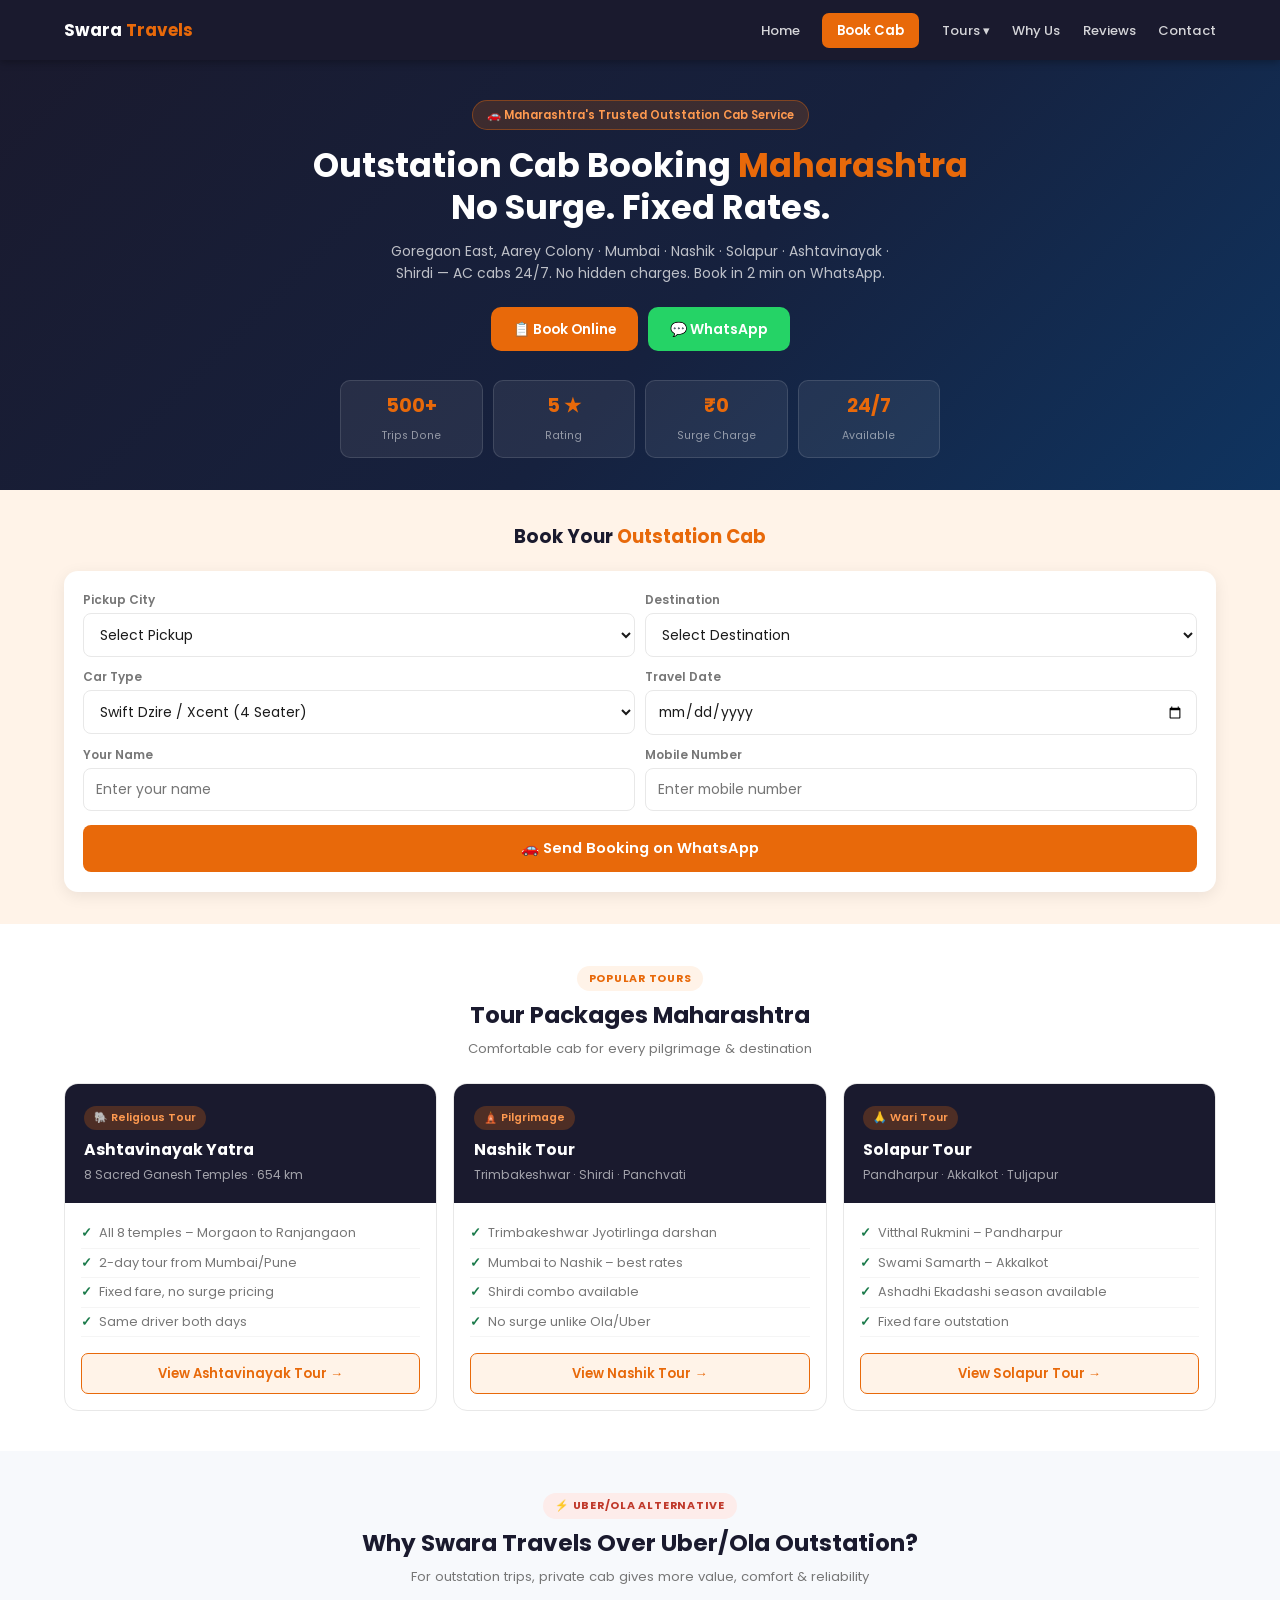
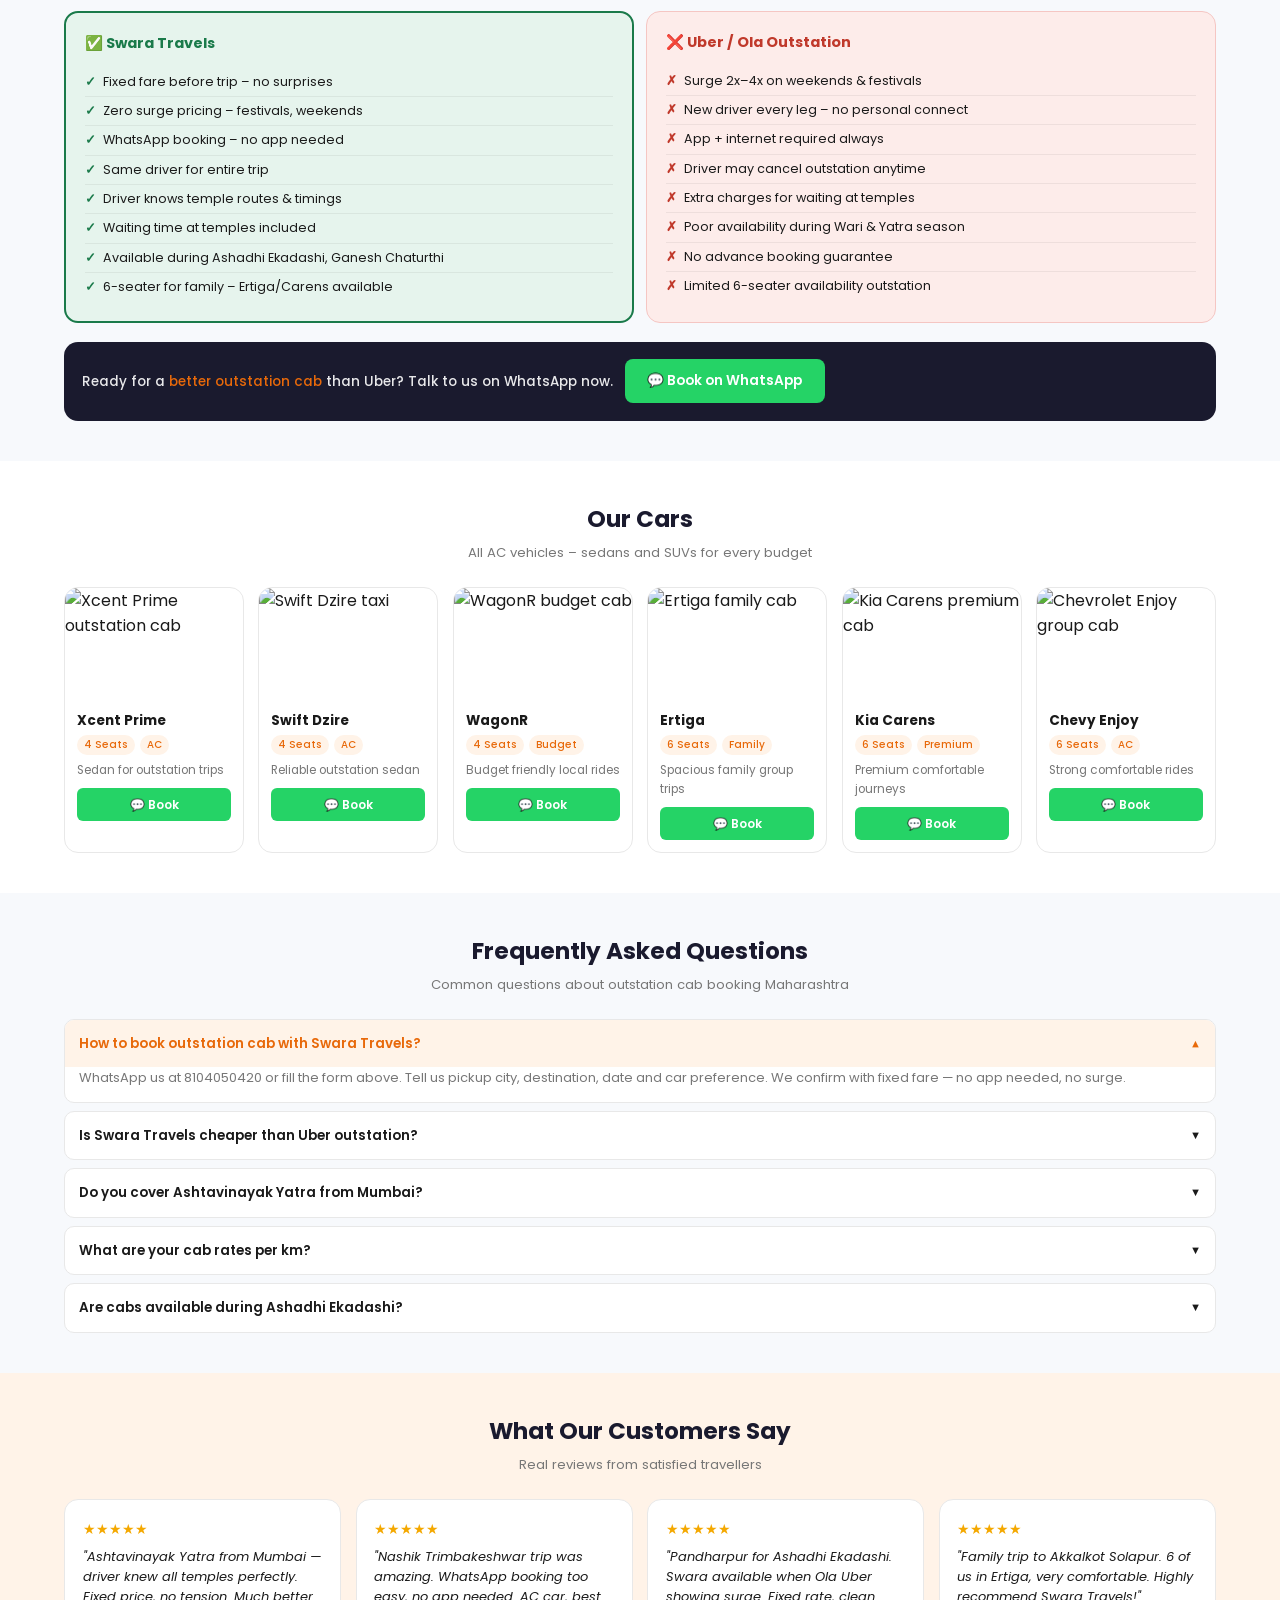
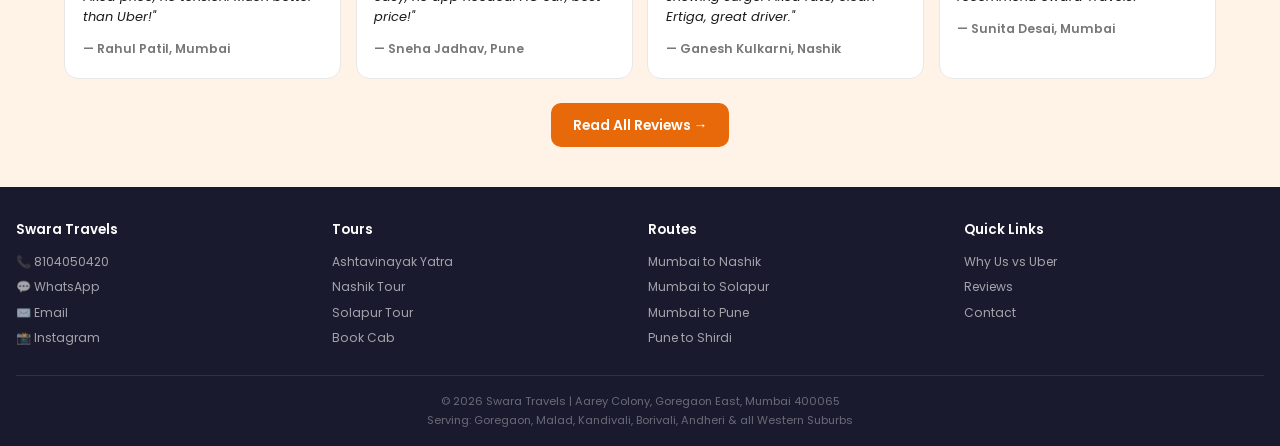
==== index.html @ f7b4739f "Added global SEO changes" ====
<!DOCTYPE html>
<html lang="en">
<head>
<meta charset="UTF-8"/>
<meta name="viewport" content="width=device-width,initial-scale=1.0"/>
<title>Swara Travels Goregaon East | Outstation Cab Mumbai – Mumbai, Pune, Nashik, Solapur</title>
<meta name="description" content="Book affordable outstation cab in Maharashtra. Mumbai to Nashik, Pune, Solapur, Ashtavinayak Yatra. AC cars, fixed rates, no surge pricing. WhatsApp: 8104050420."/>
<meta name="keywords" content="outstation cab Mumbai, taxi service Maharashtra, cab booking Maharashtra, Mumbai Pune cab, Ashtavinayak tour cab, Nashik outstation taxi, Solapur cab booking, cab cheaper than Uber outstation, private taxi Maharashtra"/>
<meta name="robots" content="index,follow"/>
<link rel="canonical" href="https://swaratravels.vercel.app/index.html"/>
<meta property="og:title" content="Swara Travels Goregaon East | Outstation Cab Mumbai"/>
<meta property="og:description" content="Affordable outstation taxi Maharashtra. No surge. Fixed rates. Ashtavinayak, Nashik, Solapur. WhatsApp: 8104050420"/>
<meta property="og:url" content="https://swaratravels.vercel.app/"/>
<meta property="og:type" content="website"/>
<script type="application/ld+json">{"@context":"https://schema.org","@type":"LocalBusiness","name":"Swara Travels","description":"Affordable outstation cab and taxi service across Maharashtra.","url":"https://swaratravels.vercel.app","telephone":"+918104050420","email":"swaratravels4453@gmail.com","address":{"@type":"PostalAddress","streetAddress":"Aarey Colony, Goregaon East","addressLocality":"Mumbai","addressRegion":"Maharashtra","postalCode":"400065","addressCountry":"IN"},"openingHours":"Mo-Su 00:00-23:59","priceRange":"₹₹","areaServed":["Mumbai","Goregaon East","Aarey Colony","Western Suburbs Mumbai","Malad","Kandivali","Borivali","Pune","Nashik","Solapur","Maharashtra"],"aggregateRating":{"@type":"AggregateRating","ratingValue":"5","reviewCount":"48"}}</script>
<link rel="preconnect" href="https://fonts.googleapis.com"/>
<link href="https://fonts.googleapis.com/css2?family=Poppins:wght@400;500;600;700&display=swap" rel="stylesheet"/>
<style>
:root{--sf:#E8690A;--sfl:#FFF3E8;--dp:#1A1A2E;--dp2:#16213E;--tx:#1A1A1A;--mu:#777;--bd:#E8E8E8;--gn:#1A7A4A;--gnl:#E6F4ED;--rd:#C0392B;--rdl:#FDECEA;--wa:#25D366;--r:10px;--rl:14px;}
*,*::before,*::after{box-sizing:border-box;margin:0;padding:0;}
html{scroll-behavior:smooth;-webkit-text-size-adjust:100%;}
body{font-family:'Poppins',sans-serif;color:var(--tx);background:#fff;line-height:1.6;padding-bottom:64px;}
a{text-decoration:none;color:inherit;}
img{max-width:100%;display:block;}
button{font-family:inherit;cursor:pointer;}

/* NAV */
.tnav{background:var(--dp);height:56px;display:flex;align-items:center;justify-content:space-between;padding:0 16px;position:sticky;top:0;z-index:900;box-shadow:0 2px 8px rgba(0,0,0,.3);}
.tnav-logo{color:#fff;font-size:1.05rem;font-weight:700;}
.tnav-logo span{color:var(--sf);}
.ndsk{display:none;gap:1.4rem;align-items:center;}
.ndsk a{color:rgba(255,255,255,.82);font-size:.82rem;font-weight:500;white-space:nowrap;}
.ndsk a:hover{color:var(--sf);}
.nb{background:var(--sf)!important;color:#fff!important;padding:7px 15px;border-radius:7px;font-weight:600!important;font-size:.82rem!important;}
.drop{position:relative;}
.dropm{display:none;position:absolute;top:calc(100% + 4px);left:0;background:var(--dp2);border-top:2px solid var(--sf);min-width:190px;border-radius:0 0 8px 8px;box-shadow:0 6px 24px rgba(0,0,0,.15);z-index:999;}
.drop:hover .dropm{display:block;}
.dropm a{display:block;padding:10px 16px;font-size:.82rem;color:rgba(255,255,255,.82);border-bottom:1px solid rgba(255,255,255,.07);}
.dropm a:hover{background:rgba(232,105,10,.18);color:var(--sf);}
.ham{background:none;border:none;color:#fff;font-size:1.5rem;padding:6px;display:flex;align-items:center;-webkit-tap-highlight-color:transparent;}

/* DRAWER */
.mdrw{background:var(--dp2);overflow:hidden;max-height:0;transition:max-height .35s cubic-bezier(.4,0,.2,1);position:sticky;top:56px;z-index:800;}
.mdrw.open{max-height:460px;}
.mdrw a{display:flex;align-items:center;gap:10px;padding:13px 20px;color:rgba(255,255,255,.85);font-size:.88rem;font-weight:500;border-bottom:1px solid rgba(255,255,255,.06);-webkit-tap-highlight-color:transparent;}
.mdrw a:active{background:rgba(232,105,10,.15);}

/* BOTTOM NAV */
.bnav{position:fixed;bottom:0;left:0;right:0;background:var(--dp);border-top:1px solid rgba(255,255,255,.1);z-index:950;padding-bottom:env(safe-area-inset-bottom,0px);}
.bnav-in{display:flex;height:58px;}
.bnav a{flex:1;display:flex;flex-direction:column;align-items:center;justify-content:center;color:rgba(255,255,255,.5);font-size:.58rem;font-weight:500;gap:2px;-webkit-tap-highlight-color:transparent;transition:color .2s;min-width:0;padding:0 2px;}
.bnav a.act,.bnav a:hover{color:var(--sf);}
.bnav .wal{color:var(--wa);}
.bi{font-size:1.15rem;line-height:1;}
.bl{white-space:nowrap;overflow:hidden;text-overflow:ellipsis;max-width:100%;}

/* HERO */
.hero{background:linear-gradient(135deg,#1A1A2E 0%,#16213E 55%,#0F3460 100%);padding:2.5rem 16px 2rem;text-align:center;}
.hbadge{display:inline-block;background:rgba(232,105,10,.18);border:1px solid rgba(232,105,10,.4);color:#FF9A50;font-size:.71rem;font-weight:600;padding:5px 14px;border-radius:20px;margin-bottom:.9rem;}
.hero h1{color:#fff;font-size:clamp(1.35rem,5vw,2.1rem);font-weight:700;line-height:1.25;margin-bottom:.7rem;}
.hero h1 span{color:var(--sf);}
.hd{color:rgba(255,255,255,.72);font-size:.87rem;margin-bottom:1.4rem;max-width:520px;margin-left:auto;margin-right:auto;}
.hbtns{display:flex;gap:10px;justify-content:center;flex-wrap:wrap;}
.hstats{display:grid;grid-template-columns:1fr 1fr;gap:10px;margin-top:1.8rem;max-width:360px;margin-left:auto;margin-right:auto;}
.hst{background:rgba(255,255,255,.07);border:1px solid rgba(255,255,255,.12);border-radius:var(--r);padding:10px 8px;text-align:center;}
.hst strong{display:block;color:var(--sf);font-size:1.2rem;font-weight:700;}
.hst span{color:rgba(255,255,255,.5);font-size:.67rem;}

/* BUTTONS */
.btn{display:inline-flex;align-items:center;justify-content:center;gap:7px;padding:11px 22px;border-radius:var(--r);font-weight:600;font-size:.87rem;cursor:pointer;border:none;-webkit-tap-highlight-color:transparent;transition:opacity .15s,transform .15s;white-space:nowrap;}
.btn:active{transform:scale(.97);}
.bsf{background:var(--sf);color:#fff;}
.bsf:hover{opacity:.9;}
.bwa{background:var(--wa);color:#fff;}
.bwa:hover{background:var(--wa-dark,#1DA851);}
.bfull{width:100%;}

/* BOOKING FORM */
.bksec{background:var(--sfl);padding:2rem 16px;}
.bksec h2{font-size:1.15rem;font-weight:700;text-align:center;color:var(--dp);margin-bottom:1.2rem;}
.bksec h2 span{color:var(--sf);}
.bkform{background:#fff;border-radius:var(--rl);padding:1.2rem;box-shadow:0 4px 16px rgba(0,0,0,.08);}
.frow{display:grid;grid-template-columns:1fr;gap:10px;margin-bottom:10px;}
.fgrp{display:flex;flex-direction:column;gap:4px;}
.fgrp label{font-size:.75rem;font-weight:600;color:var(--mu);}
.fgrp select,.fgrp input{border:1.5px solid var(--bd);border-radius:8px;padding:10px 12px;font-size:.87rem;font-family:'Poppins',sans-serif;outline:none;transition:border-color .2s;background:#fff;color:var(--tx);width:100%;}
.fgrp select:focus,.fgrp input:focus{border-color:var(--sf);}
.fsub{width:100%;background:var(--sf);color:#fff;border:none;border-radius:8px;padding:13px;font-size:.92rem;font-weight:600;cursor:pointer;font-family:'Poppins',sans-serif;margin-top:4px;-webkit-tap-highlight-color:transparent;}
.fsub:active{opacity:.9;}

/* SECTIONS */
.sec{padding:2.5rem 16px;}
.sech{text-align:center;margin-bottom:1.5rem;}
.slbl{display:inline-block;font-size:.68rem;font-weight:700;letter-spacing:.07em;text-transform:uppercase;padding:4px 12px;border-radius:20px;margin-bottom:6px;}
.slsf{background:var(--sfl);color:var(--sf);}
.slrd{background:var(--rdl);color:var(--rd);}
.stit{font-size:clamp(1.1rem,3.5vw,1.45rem);font-weight:700;color:var(--dp);margin-bottom:4px;}
.ssub{font-size:.82rem;color:var(--mu);}

/* TOUR CARDS */
.tgrid{display:grid;grid-template-columns:1fr;gap:1rem;}
.tcard{border:1px solid var(--bd);border-radius:var(--rl);overflow:hidden;background:#fff;}
.tchead{background:var(--dp);padding:1.2rem;}
.tctag{font-size:.68rem;background:rgba(232,105,10,.25);color:#FF9A50;padding:3px 10px;border-radius:20px;display:inline-block;margin-bottom:7px;font-weight:600;}
.tchead h3{color:#fff;font-size:.98rem;font-weight:700;margin-bottom:3px;}
.tchead p{color:rgba(255,255,255,.6);font-size:.76rem;}
.tcbody{padding:1rem;}
.tclist{list-style:none;margin-bottom:1rem;}
.tclist li{font-size:.8rem;color:var(--mu);padding:4px 0;border-bottom:1px solid #F5F5F5;display:flex;gap:7px;}
.tclist li::before{content:'✓';color:var(--gn);font-weight:700;flex-shrink:0;}
.tcbtn{display:block;text-align:center;background:var(--sfl);color:var(--sf);border:1.5px solid var(--sf);border-radius:7px;padding:9px;font-size:.82rem;font-weight:600;-webkit-tap-highlight-color:transparent;}
.tcbtn:active{background:var(--sf);color:#fff;}

/* COMPARE */
.vssec{background:#F7F9FC;padding:2.5rem 16px;}
.cmpgr{display:grid;grid-template-columns:1fr;gap:12px;margin-top:1.2rem;}
.cmpc{border-radius:var(--rl);padding:1.2rem;}
.csw{background:var(--gnl);border:2px solid var(--gn);}
.cub{background:var(--rdl);border:1px solid #F5C6C3;}
.cmpc h3{font-size:.9rem;font-weight:700;margin-bottom:.8rem;}
.csw h3{color:var(--gn);}
.cub h3{color:var(--rd);}
.cmpl{list-style:none;}
.cmpl li{font-size:.79rem;padding:5px 0;border-bottom:1px solid rgba(0,0,0,.06);display:flex;gap:7px;line-height:1.45;color:var(--tx);}
.cmpl li:last-child{border-bottom:none;}
.iy{color:var(--gn);font-weight:700;flex-shrink:0;}
.in{color:var(--rd);font-weight:700;flex-shrink:0;}
.vscta{margin-top:1.2rem;background:var(--dp);padding:1.1rem;border-radius:var(--rl);display:flex;flex-direction:column;gap:12px;}
.vscta p{font-size:.84rem;font-weight:500;color:rgba(255,255,255,.9);}
.vscta span{color:var(--sf);}
.vscta a{background:var(--wa);color:#fff;padding:11px;border-radius:8px;font-weight:600;font-size:.85rem;text-align:center;display:block;-webkit-tap-highlight-color:transparent;}

/* CARS */
.cgrid{display:grid;grid-template-columns:1fr 1fr;gap:.9rem;}
.ccard{border:1px solid var(--bd);border-radius:var(--rl);overflow:hidden;background:#fff;}
.ccard img{width:100%;height:110px;object-fit:cover;}
.ccbody{padding:.75rem;}
.ccbody h3{font-size:.85rem;font-weight:700;margin-bottom:3px;}
.cctags{display:flex;gap:5px;flex-wrap:wrap;margin-bottom:6px;}
.cctag{font-size:.63rem;background:var(--sfl);color:var(--sf);padding:2px 7px;border-radius:10px;font-weight:500;}
.ccbody p{font-size:.74rem;color:var(--mu);margin-bottom:8px;}
.ccbk{display:block;text-align:center;background:var(--wa);color:#fff;border-radius:6px;padding:7px;font-size:.75rem;font-weight:600;-webkit-tap-highlight-color:transparent;}

/* FAQ */
.faqlist{display:flex;flex-direction:column;gap:8px;}
.faqit{border:1px solid var(--bd);border-radius:var(--r);background:#fff;overflow:hidden;}
.faqq{padding:13px 14px;font-size:.84rem;font-weight:600;cursor:pointer;display:flex;justify-content:space-between;align-items:center;gap:10px;-webkit-tap-highlight-color:transparent;user-select:none;}
.faqq:hover,.faqit.open .faqq{background:var(--sfl);color:var(--sf);}
.faqarr{font-size:.7rem;flex-shrink:0;transition:transform .25s;}
.faqit.open .faqarr{transform:rotate(180deg);}
.faqa{padding:0 14px;font-size:.81rem;color:var(--mu);line-height:1.65;max-height:0;overflow:hidden;transition:max-height .3s ease,padding .3s ease;}
.faqit.open .faqa{max-height:220px;padding:0 14px 13px;}

/* REVIEWS */
.rvgrid{display:grid;grid-template-columns:1fr;gap:.9rem;}
.rcard{background:#fff;border-radius:var(--rl);padding:1.1rem;border:1px solid var(--bd);}
.stars{color:#F4A800;font-size:.9rem;margin-bottom:6px;}
.rtxt{font-size:.81rem;color:var(--tx);line-height:1.55;margin-bottom:8px;font-style:italic;}
.rname{font-size:.76rem;font-weight:600;color:var(--mu);}

/* FOOTER */
.foot{background:var(--dp);color:rgba(255,255,255,.7);padding:2rem 16px 1rem;}
.footgr{display:grid;grid-template-columns:1fr 1fr;gap:1.2rem 1rem;margin-bottom:1.5rem;}
.footcol strong{display:block;color:#fff;font-size:.84rem;margin-bottom:8px;font-weight:600;}
.footcol a{display:block;font-size:.76rem;color:rgba(255,255,255,.6);padding:3px 0;transition:color .2s;}
.footcol a:hover{color:var(--sf);}
.footbot{border-top:1px solid rgba(255,255,255,.1);padding-top:1rem;text-align:center;font-size:.7rem;color:rgba(255,255,255,.35);line-height:1.7;}

/* DESKTOP */
@media(min-width:600px){
  .frow{grid-template-columns:1fr 1fr;}
  .tgrid{grid-template-columns:1fr 1fr;}
  .cgrid{grid-template-columns:repeat(3,1fr);}
  .rvgrid{grid-template-columns:1fr 1fr;}
  .cmpgr{grid-template-columns:1fr 1fr;}
  .vscta{flex-direction:row;align-items:center;}
  .vscta a{flex-shrink:0;min-width:200px;}
  .hstats{grid-template-columns:repeat(4,1fr);max-width:600px;}
}
@media(min-width:900px){
  .tgrid{grid-template-columns:repeat(3,1fr);}
  .cgrid{grid-template-columns:repeat(6,1fr);}
  .rvgrid{grid-template-columns:repeat(4,1fr);}
  .footgr{grid-template-columns:repeat(4,1fr);}
}
@media(min-width:768px){
  body{padding-bottom:0;}
  .sec,.bksec,.vssec{padding-left:5%;padding-right:5%;}
  .tnav{height:60px;padding:0 5%;}
  .ham{display:none;}
  .ndsk{display:flex;}
  .mdrw{display:none!important;}
  .bnav{display:none;}
}
</style>
</head>
<body>

<!-- NAV -->
<nav class="tnav" role="navigation">
  <a href="index.html" class="tnav-logo">Swara <span>Travels</span></a>
  <div class="ndsk">
    <a href="index.html">Home</a>
    <a href="book-cab.html" class="nb">Book Cab</a>
    <div class="drop"><a href="#">Tours ▾</a>
      <div class="dropm">
        <a href="Ashtavinayak.html">🐘 Ashtavinayak Tour</a>
        <a href="nashik.html">🛕 Nashik Tour</a>
        <a href="solapur.html">🙏 Solapur Tour</a>
      </div>
    </div>
    <a href="#why-us">Why Us</a>
    <a href="reviews.html">Reviews</a>
    <a href="contact.html">Contact</a>
  </div>
  <button class="ham" onclick="toggleNav()" aria-label="Menu">☰</button>
</nav>
<div class="mdrw" id="mdrw">
  <a href="index.html">🏠 Home</a>
  <a href="book-cab.html">🚕 Book Cab</a>
  <a href="Ashtavinayak.html">🐘 Ashtavinayak Tour</a>
  <a href="nashik.html">🛕 Nashik Tour</a>
  <a href="solapur.html">🙏 Solapur Tour</a>
  <a href="#why-us">⭐ Why Us vs Uber/Ola</a>
  <a href="reviews.html">💬 Reviews</a>
  <a href="contact.html">📞 Contact</a>
</div>

<!-- HERO -->
<section class="hero" aria-label="Outstation cab booking Maharashtra">
  <div class="hbadge">🚗 Maharashtra's Trusted Outstation Cab Service</div>
  <h1>Outstation Cab Booking <span>Maharashtra</span><br>No Surge. Fixed Rates.</h1>
  <p class="hd">Goregaon East, Aarey Colony · Mumbai · Nashik · Solapur · Ashtavinayak · Shirdi — AC cabs 24/7. No hidden charges. Book in 2 min on WhatsApp.</p>
  <div class="hbtns">
    <a href="book-cab.html" class="btn bsf">📋 Book Online</a>
    <a href="https://wa.me/918104050420?text=Hello Swara Travels, I want to book an outstation cab" class="btn bwa">💬 WhatsApp</a>
  </div>
  <div class="hstats">
    <div class="hst"><strong>500+</strong><span>Trips Done</span></div>
    <div class="hst"><strong>5 ★</strong><span>Rating</span></div>
    <div class="hst"><strong>₹0</strong><span>Surge Charge</span></div>
    <div class="hst"><strong>24/7</strong><span>Available</span></div>
  </div>
</section>

<!-- BOOKING FORM -->
<div class="bksec" aria-label="Online cab booking">
  <h2>Book Your <span>Outstation Cab</span></h2>
  <div class="bkform">
    <div class="frow">
      <div class="fgrp"><label>Pickup City</label>
        <select id="f-pickup"><option value="">Select Pickup</option><option>Mumbai</option><option>Pune</option><option>Nashik</option><option>Solapur</option><option>Thane</option><option>Navi Mumbai</option></select></div>
      <div class="fgrp"><label>Destination</label>
        <select id="f-drop"><option value="">Select Destination</option><option>Nashik (Trimbakeshwar)</option><option>Solapur (Pandharpur)</option><option>Ashtavinayak Tour</option><option>Shirdi</option><option>Pune</option><option>Mumbai</option><option>Other</option></select></div>
    </div>
    <div class="frow">
      <div class="fgrp"><label>Car Type</label>
        <select id="f-car"><option>Swift Dzire / Xcent (4 Seater)</option><option>WagonR (Budget 4 Seater)</option><option>Ertiga / Kia Carens (6 Seater)</option><option>Chevrolet Enjoy (6 Seater)</option></select></div>
      <div class="fgrp"><label>Travel Date</label><input type="date" id="f-date"/></div>
    </div>
    <div class="frow">
      <div class="fgrp"><label>Your Name</label><input type="text" id="f-name" placeholder="Enter your name"/></div>
      <div class="fgrp"><label>Mobile Number</label><input type="tel" id="f-phone" placeholder="Enter mobile number"/></div>
    </div>
    <button class="fsub" onclick="sendBooking()">🚗 Send Booking on WhatsApp</button>
  </div>
</div>

<!-- TOURS -->
<section class="sec" aria-label="Tour packages">
  <div class="sech">
    <div class="slbl slsf">Popular Tours</div>
    <div class="stit">Tour Packages Maharashtra</div>
    <p class="ssub">Comfortable cab for every pilgrimage & destination</p>
  </div>
  <div class="tgrid">
    <div class="tcard">
      <div class="tchead"><span class="tctag">🐘 Religious Tour</span><h3>Ashtavinayak Yatra</h3><p>8 Sacred Ganesh Temples · 654 km</p></div>
      <div class="tcbody">
        <ul class="tclist">
          <li>All 8 temples – Morgaon to Ranjangaon</li>
          <li>2-day tour from Mumbai/Pune</li>
          <li>Fixed fare, no surge pricing</li>
          <li>Same driver both days</li>
        </ul>
        <a href="Ashtavinayak.html" class="tcbtn">View Ashtavinayak Tour →</a>
      </div>
    </div>
    <div class="tcard">
      <div class="tchead"><span class="tctag">🛕 Pilgrimage</span><h3>Nashik Tour</h3><p>Trimbakeshwar · Shirdi · Panchvati</p></div>
      <div class="tcbody">
        <ul class="tclist">
          <li>Trimbakeshwar Jyotirlinga darshan</li>
          <li>Mumbai to Nashik – best rates</li>
          <li>Shirdi combo available</li>
          <li>No surge unlike Ola/Uber</li>
        </ul>
        <a href="nashik.html" class="tcbtn">View Nashik Tour →</a>
      </div>
    </div>
    <div class="tcard">
      <div class="tchead"><span class="tctag">🙏 Wari Tour</span><h3>Solapur Tour</h3><p>Pandharpur · Akkalkot · Tuljapur</p></div>
      <div class="tcbody">
        <ul class="tclist">
          <li>Vitthal Rukmini – Pandharpur</li>
          <li>Swami Samarth – Akkalkot</li>
          <li>Ashadhi Ekadashi season available</li>
          <li>Fixed fare outstation</li>
        </ul>
        <a href="solapur.html" class="tcbtn">View Solapur Tour →</a>
      </div>
    </div>
  </div>
</section>

<!-- WHY US vs UBER -->
<section class="vssec" id="why-us" aria-label="Why Swara Travels vs Uber Ola">
  <div class="sech">
    <div class="slbl slrd">⚡ Uber/Ola Alternative</div>
    <div class="stit">Why Swara Travels Over Uber/Ola Outstation?</div>
    <p class="ssub">For outstation trips, private cab gives more value, comfort & reliability</p>
  </div>
  <div class="cmpgr">
    <div class="cmpc csw">
      <h3>✅ Swara Travels</h3>
      <ul class="cmpl">
        <li><span class="iy">✓</span>Fixed fare before trip – no surprises</li>
        <li><span class="iy">✓</span>Zero surge pricing – festivals, weekends</li>
        <li><span class="iy">✓</span>WhatsApp booking – no app needed</li>
        <li><span class="iy">✓</span>Same driver for entire trip</li>
        <li><span class="iy">✓</span>Driver knows temple routes & timings</li>
        <li><span class="iy">✓</span>Waiting time at temples included</li>
        <li><span class="iy">✓</span>Available during Ashadhi Ekadashi, Ganesh Chaturthi</li>
        <li><span class="iy">✓</span>6-seater for family – Ertiga/Carens available</li>
      </ul>
    </div>
    <div class="cmpc cub">
      <h3>❌ Uber / Ola Outstation</h3>
      <ul class="cmpl">
        <li><span class="in">✗</span>Surge 2x–4x on weekends & festivals</li>
        <li><span class="in">✗</span>New driver every leg – no personal connect</li>
        <li><span class="in">✗</span>App + internet required always</li>
        <li><span class="in">✗</span>Driver may cancel outstation anytime</li>
        <li><span class="in">✗</span>Extra charges for waiting at temples</li>
        <li><span class="in">✗</span>Poor availability during Wari & Yatra season</li>
        <li><span class="in">✗</span>No advance booking guarantee</li>
        <li><span class="in">✗</span>Limited 6-seater availability outstation</li>
      </ul>
    </div>
  </div>
  <div class="vscta">
    <p>Ready for a <span>better outstation cab</span> than Uber? Talk to us on WhatsApp now.</p>
    <a href="https://wa.me/918104050420?text=Hello Swara Travels, I want to book outstation cab. Better than Uber!">💬 Book on WhatsApp</a>
  </div>
</section>

<!-- CARS -->
<section class="sec" id="gallery" aria-label="Our fleet">
  <div class="sech">
    <div class="stit">Our Cars</div>
    <p class="ssub">All AC vehicles – sedans and SUVs for every budget</p>
  </div>
  <div class="cgrid">
    <div class="ccard">
      <img src="https://imgd.aeplcdn.com/664x374/ec/09/C6/12657/img/orig/Hyundai-Xcent-Right-Front-Three-Quater-25662.jpg?v=201711021421&q=80" alt="Xcent Prime outstation cab" loading="lazy"/>
      <div class="ccbody"><h3>Xcent Prime</h3><div class="cctags"><span class="cctag">4 Seats</span><span class="cctag">AC</span></div><p>Sedan for outstation trips</p><a href="https://wa.me/918104050420?text=Book Xcent Prime" class="ccbk">💬 Book</a></div>
    </div>
    <div class="ccard">
      <img src="https://imgd.aeplcdn.com/370x208/n/ues0egb_1840524.jpg?q=80" alt="Swift Dzire taxi" loading="lazy"/>
      <div class="ccbody"><h3>Swift Dzire</h3><div class="cctags"><span class="cctag">4 Seats</span><span class="cctag">AC</span></div><p>Reliable outstation sedan</p><a href="https://wa.me/918104050420?text=Book Swift Dzire" class="ccbk">💬 Book</a></div>
    </div>
    <div class="ccard">
      <img src="https://stimg.cardekho.com/images/car-images/large/Maruti/Wagon-R/8835/1646030706414/224_SOLID-WHITE_b0b1b5.jpg?impolicy=resize&imwidth=420" alt="WagonR budget cab" loading="lazy"/>
      <div class="ccbody"><h3>WagonR</h3><div class="cctags"><span class="cctag">4 Seats</span><span class="cctag">Budget</span></div><p>Budget friendly local rides</p><a href="https://wa.me/918104050420?text=Book WagonR" class="ccbk">💬 Book</a></div>
    </div>
    <div class="ccard">
      <img src="https://stimg.cardekho.com/images/carexteriorimages/630x420/Maruti/Ertiga-Tour/9617/1762858404297/front-left-side-47.jpg" alt="Ertiga family cab" loading="lazy"/>
      <div class="ccbody"><h3>Ertiga</h3><div class="cctags"><span class="cctag">6 Seats</span><span class="cctag">Family</span></div><p>Spacious family group trips</p><a href="https://wa.me/918104050420?text=Book Ertiga" class="ccbk">💬 Book</a></div>
    </div>
    <div class="ccard">
      <img src="https://stimg.cardekho.com/images/car-images/large/Kia/Carens/11623/1772787394998/Clear-White_aeaeae.jpg?impolicy=resize&imwidth=420" alt="Kia Carens premium cab" loading="lazy"/>
      <div class="ccbody"><h3>Kia Carens</h3><div class="cctags"><span class="cctag">6 Seats</span><span class="cctag">Premium</span></div><p>Premium comfortable journeys</p><a href="https://wa.me/918104050420?text=Book Kia Carens" class="ccbk">💬 Book</a></div>
    </div>
    <div class="ccard">
      <img src="https://stimg.cardekho.com/images/carexteriorimages/630x420/Chevrolet/Chevrolet-Enjoy-2013-2015/2444/front-left-side-47.jpg?imwidth=420&impolicy=resize" alt="Chevrolet Enjoy group cab" loading="lazy"/>
      <div class="ccbody"><h3>Chevy Enjoy</h3><div class="cctags"><span class="cctag">6 Seats</span><span class="cctag">AC</span></div><p>Strong comfortable rides</p><a href="https://wa.me/918104050420?text=Book Chevrolet Enjoy" class="ccbk">💬 Book</a></div>
    </div>
  </div>
</section>

<!-- FAQ -->
<section class="sec" style="background:#F7F9FC" aria-label="FAQ">
  <div class="sech">
    <div class="stit">Frequently Asked Questions</div>
    <p class="ssub">Common questions about outstation cab booking Maharashtra</p>
  </div>
  <div class="faqlist">
    <div class="faqit open"><div class="faqq" onclick="faq(this)">How to book outstation cab with Swara Travels? <span class="faqarr">▼</span></div><div class="faqa">WhatsApp us at 8104050420 or fill the form above. Tell us pickup city, destination, date and car preference. We confirm with fixed fare — no app needed, no surge.</div></div>
    <div class="faqit"><div class="faqq" onclick="faq(this)">Is Swara Travels cheaper than Uber outstation? <span class="faqarr">▼</span></div><div class="faqa">Yes. Uber/Ola charge surge during weekends, festivals and peak hours. Swara Travels gives fixed outstation rate decided before your trip starts — no hidden charges.</div></div>
    <div class="faqit"><div class="faqq" onclick="faq(this)">Do you cover Ashtavinayak Yatra from Mumbai? <span class="faqarr">▼</span></div><div class="faqa">Yes! We specialize in Ashtavinayak Yatra from Mumbai and Pune — full 654 km circuit, all 8 temples, 2-day package available. WhatsApp for pricing.</div></div>
    <div class="faqit"><div class="faqq" onclick="faq(this)">What are your cab rates per km? <span class="faqarr">▼</span></div><div class="faqa">Sedan (Dzire/Xcent) starts ₹12–14/km, 6-seater SUV ₹16–18/km for outstation. All rates are fixed — no surge ever. WhatsApp for exact quote for your route.</div></div>
    <div class="faqit"><div class="faqq" onclick="faq(this)">Are cabs available during Ashadhi Ekadashi? <span class="faqarr">▼</span></div><div class="faqa">Yes. We ensure availability during Wari seasons and festivals — unlike Uber/Ola which show surge or unavailability. Book in advance to confirm your slot.</div></div>
  </div>
</section>

<!-- REVIEWS -->
<section class="sec" style="background:var(--sfl)" aria-label="Customer reviews">
  <div class="sech">
    <div class="stit">What Our Customers Say</div>
    <p class="ssub">Real reviews from satisfied travellers</p>
  </div>
  <div class="rvgrid">
    <div class="rcard"><div class="stars">★★★★★</div><p class="rtxt">"Ashtavinayak Yatra from Mumbai — driver knew all temples perfectly. Fixed price, no tension. Much better than Uber!"</p><span class="rname">— Rahul Patil, Mumbai</span></div>
    <div class="rcard"><div class="stars">★★★★★</div><p class="rtxt">"Nashik Trimbakeshwar trip was amazing. WhatsApp booking too easy, no app needed. AC car, best price!"</p><span class="rname">— Sneha Jadhav, Pune</span></div>
    <div class="rcard"><div class="stars">★★★★★</div><p class="rtxt">"Pandharpur for Ashadhi Ekadashi. Swara available when Ola Uber showing surge. Fixed rate, clean Ertiga, great driver."</p><span class="rname">— Ganesh Kulkarni, Nashik</span></div>
    <div class="rcard"><div class="stars">★★★★★</div><p class="rtxt">"Family trip to Akkalkot Solapur. 6 of us in Ertiga, very comfortable. Highly recommend Swara Travels!"</p><span class="rname">— Sunita Desai, Mumbai</span></div>
  </div>
  <div style="text-align:center;margin-top:1.5rem">
    <a href="reviews.html" class="btn bsf" style="display:inline-flex">Read All Reviews →</a>
  </div>
</section>

<!-- FOOTER -->
<footer class="foot">
  <div class="footgr">
    <div class="footcol"><strong>Swara Travels</strong><a href="tel:8104050420">📞 8104050420</a><a href="https://wa.me/918104050420">💬 WhatsApp</a><a href="mailto:swaratravels4453@gmail.com">✉️ Email</a><a href="https://www.instagram.com/swaratravels4453/">📸 Instagram</a></div>
    <div class="footcol"><strong>Tours</strong><a href="Ashtavinayak.html">Ashtavinayak Yatra</a><a href="nashik.html">Nashik Tour</a><a href="solapur.html">Solapur Tour</a><a href="book-cab.html">Book Cab</a></div>
    <div class="footcol"><strong>Routes</strong><a href="#">Mumbai to Nashik</a><a href="#">Mumbai to Solapur</a><a href="#">Mumbai to Pune</a><a href="#">Pune to Shirdi</a></div>
    <div class="footcol"><strong>Quick Links</strong><a href="#why-us">Why Us vs Uber</a><a href="reviews.html">Reviews</a><a href="contact.html">Contact</a></div>
  </div>
  <div class="footbot">© 2026 Swara Travels | Aarey Colony, Goregaon East, Mumbai 400065<br>Serving: Goregaon, Malad, Kandivali, Borivali, Andheri &amp; all Western Suburbs</div>
</footer>

<!-- BOTTOM NAV (mobile) -->
<nav class="bnav" aria-label="Mobile navigation">
  <div class="bnav-in">
    <a href="index.html" class="act"><span class="bi">🏠</span><span class="bl">Home</span></a>
    <a href="book-cab.html"><span class="bi">🚕</span><span class="bl">Book</span></a>
    <a href="Ashtavinayak.html"><span class="bi">🐘</span><span class="bl">Tours</span></a>
    <a href="https://wa.me/918104050420" class="wal"><span class="bi">💬</span><span class="bl">WhatsApp</span></a>
    <a href="reviews.html"><span class="bi">⭐</span><span class="bl">Reviews</span></a>
  </div>
</nav>

<script>
function toggleNav(){document.getElementById('mdrw').classList.toggle('open');}
function faq(el){el.parentElement.classList.toggle('open');}
document.addEventListener('click',function(e){
  var d=document.getElementById('mdrw');
  if(d&&d.classList.contains('open')&&!d.contains(e.target)&&!e.target.closest('.ham'))d.classList.remove('open');
});
function sendBooking(){
  var p=document.getElementById('f-pickup').value||'Not selected';
  var dr=document.getElementById('f-drop').value||'Not selected';
  var c=document.getElementById('f-car').value||'Not selected';
  var dt=document.getElementById('f-date').value||'Not specified';
  var n=document.getElementById('f-name').value||'Not given';
  var ph=document.getElementById('f-phone').value||'Not given';
  var msg='Hello Swara Travels! Cab booking:\n\n🚗 Pickup: '+p+'\n📍 Drop: '+dr+'\n🚘 Car: '+c+'\n📅 Date: '+dt+'\n👤 Name: '+n+'\n📞 Phone: '+ph+'\n\nPlease confirm availability and fare.';
  window.open('https://wa.me/918104050420?text='+encodeURIComponent(msg),'_blank');
}
</script>
</body>
</html>
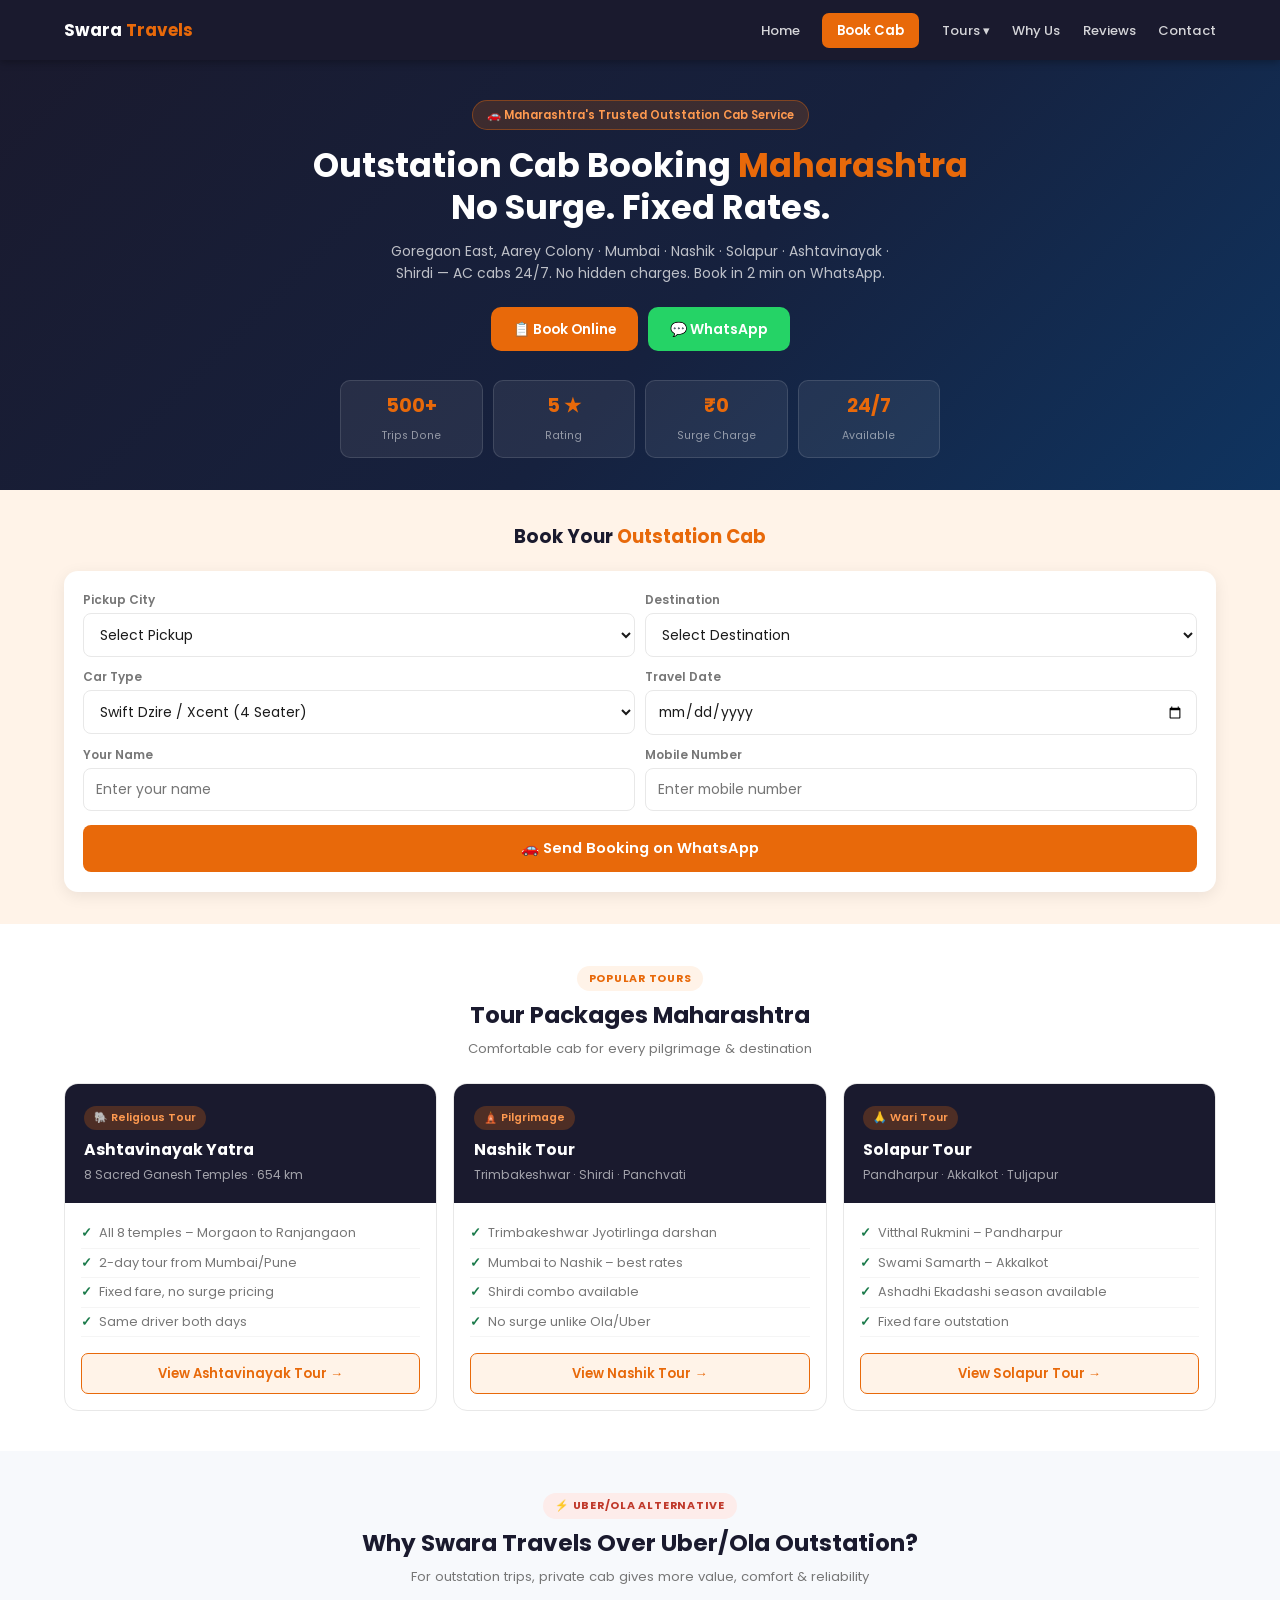
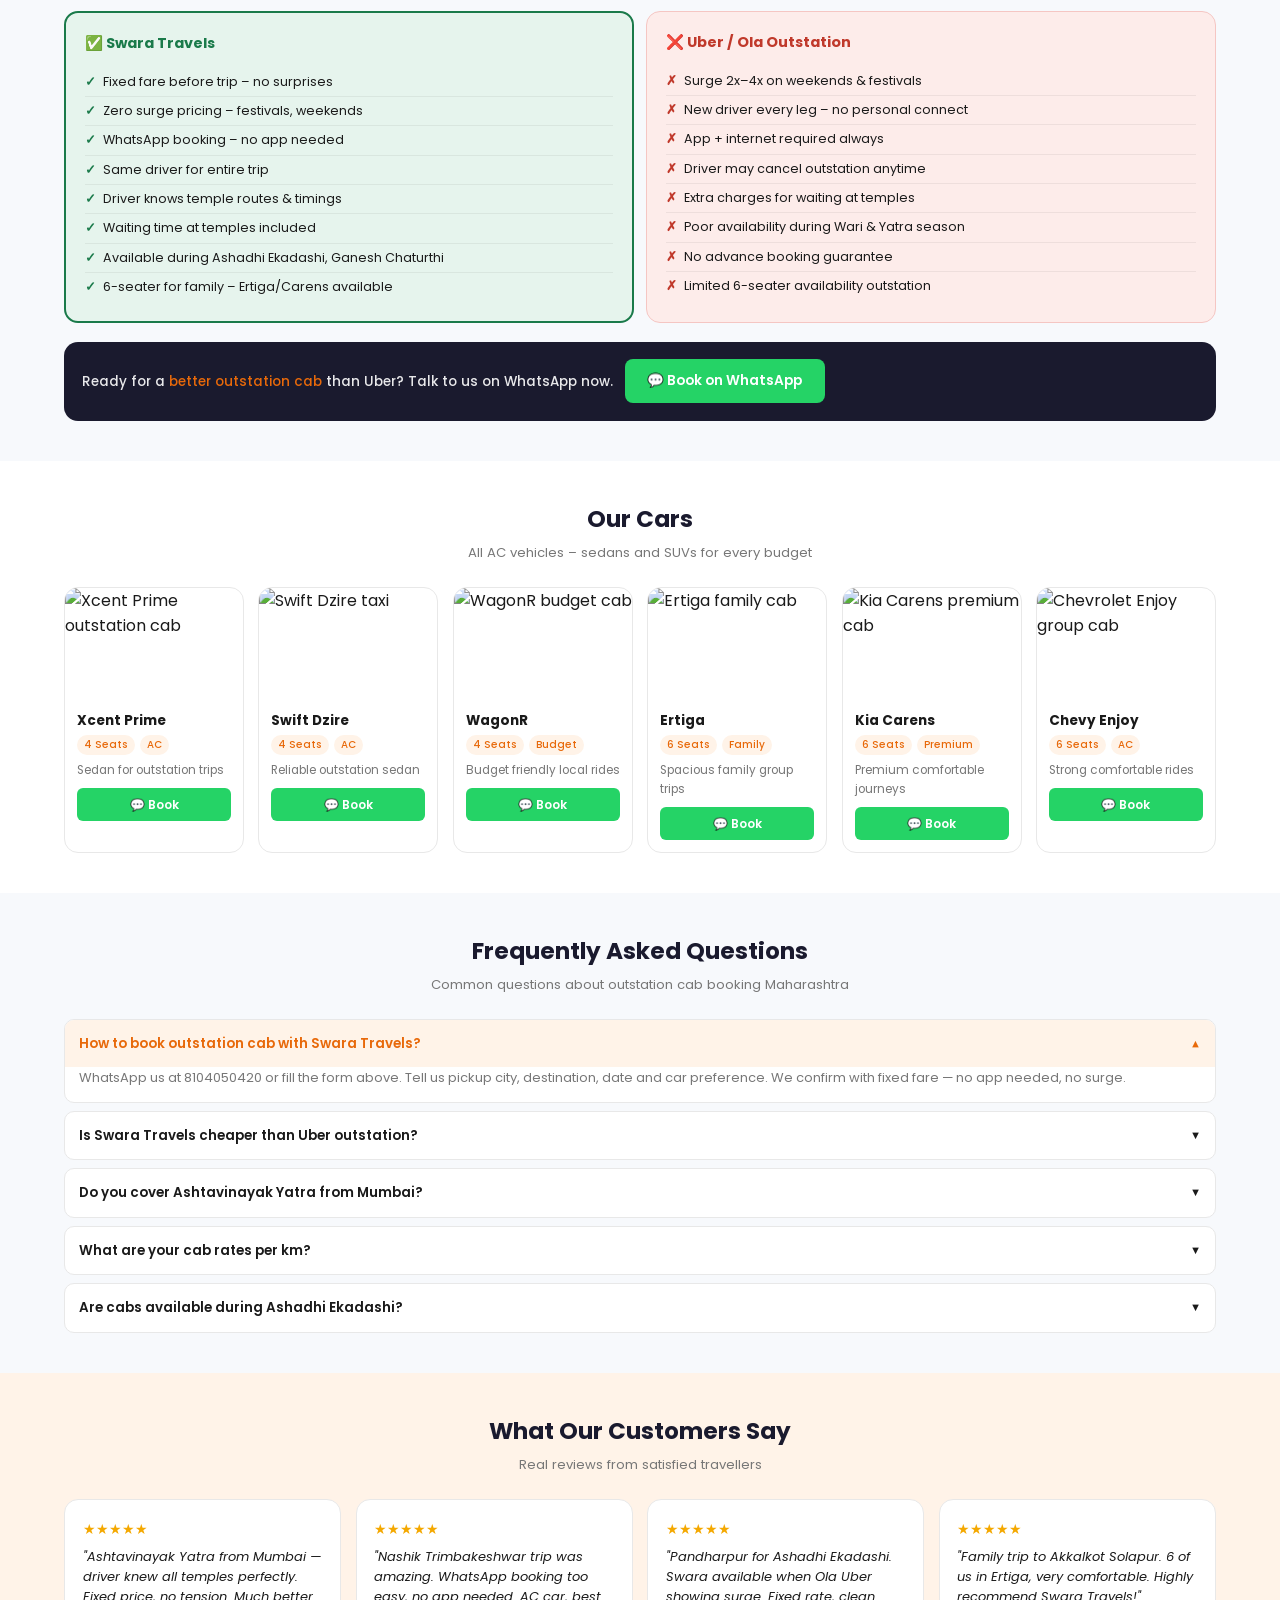
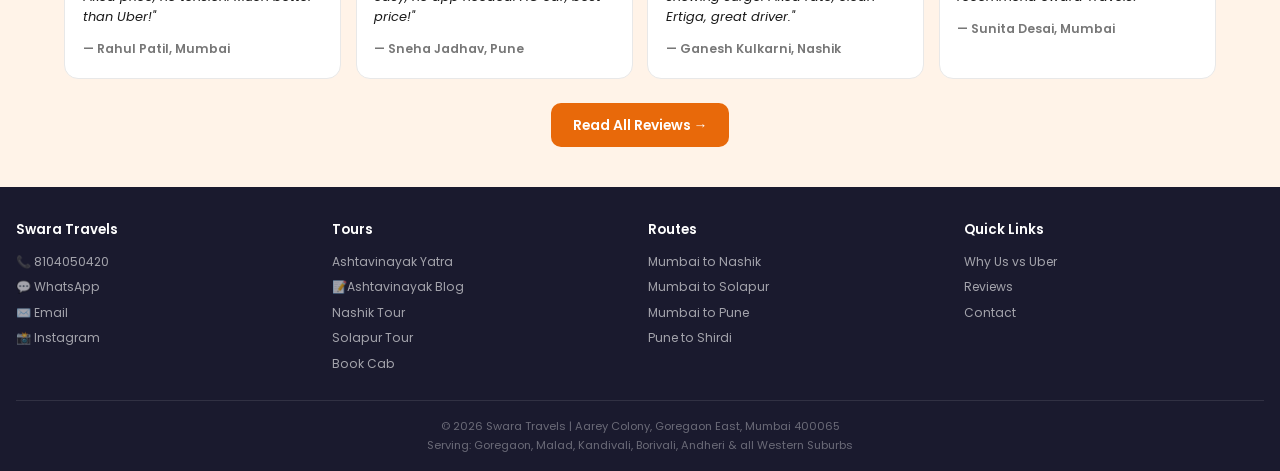
==== commit 00b9e104: "Update index.html" ====
--- a/index.html
+++ b/index.html
@@ -3,6 +3,7 @@
 <head>
 <meta charset="UTF-8"/>
 <meta name="viewport" content="width=device-width,initial-scale=1.0"/>
+  <link rel="icon" type="image/png" href="swaratravels-favicon.ico.png">
 <title>Swara Travels Goregaon East | Outstation Cab Mumbai – Mumbai, Pune, Nashik, Solapur</title>
 <meta name="description" content="Book affordable outstation cab in Maharashtra. Mumbai to Nashik, Pune, Solapur, Ashtavinayak Yatra. AC cars, fixed rates, no surge pricing. WhatsApp: 8104050420."/>
 <meta name="keywords" content="outstation cab Mumbai, taxi service Maharashtra, cab booking Maharashtra, Mumbai Pune cab, Ashtavinayak tour cab, Nashik outstation taxi, Solapur cab booking, cab cheaper than Uber outstation, private taxi Maharashtra"/>
@@ -205,6 +206,7 @@
     <div class="drop"><a href="#">Tours ▾</a>
       <div class="dropm">
         <a href="Ashtavinayak.html">🐘 Ashtavinayak Tour</a>
+        <a href="blog-ashtavinayak.html">📝 Ashtavinayak BLog</a>
         <a href="nashik.html">🛕 Nashik Tour</a>
         <a href="solapur.html">🙏 Solapur Tour</a>
       </div>
@@ -424,7 +426,7 @@
 <footer class="foot">
   <div class="footgr">
     <div class="footcol"><strong>Swara Travels</strong><a href="tel:8104050420">📞 8104050420</a><a href="https://wa.me/918104050420">💬 WhatsApp</a><a href="mailto:swaratravels4453@gmail.com">✉️ Email</a><a href="https://www.instagram.com/swaratravels4453/">📸 Instagram</a></div>
-    <div class="footcol"><strong>Tours</strong><a href="Ashtavinayak.html">Ashtavinayak Yatra</a><a href="nashik.html">Nashik Tour</a><a href="solapur.html">Solapur Tour</a><a href="book-cab.html">Book Cab</a></div>
+    <div class="footcol"><strong>Tours</strong><a href="Ashtavinayak.html">Ashtavinayak Yatra</a><a href="blog-ashtavinayak.html">📝Ashtavinayak Blog</a><a href="nashik.html">Nashik Tour</a><a href="solapur.html">Solapur Tour</a><a href="book-cab.html">Book Cab</a></div>
     <div class="footcol"><strong>Routes</strong><a href="#">Mumbai to Nashik</a><a href="#">Mumbai to Solapur</a><a href="#">Mumbai to Pune</a><a href="#">Pune to Shirdi</a></div>
     <div class="footcol"><strong>Quick Links</strong><a href="#why-us">Why Us vs Uber</a><a href="reviews.html">Reviews</a><a href="contact.html">Contact</a></div>
   </div>
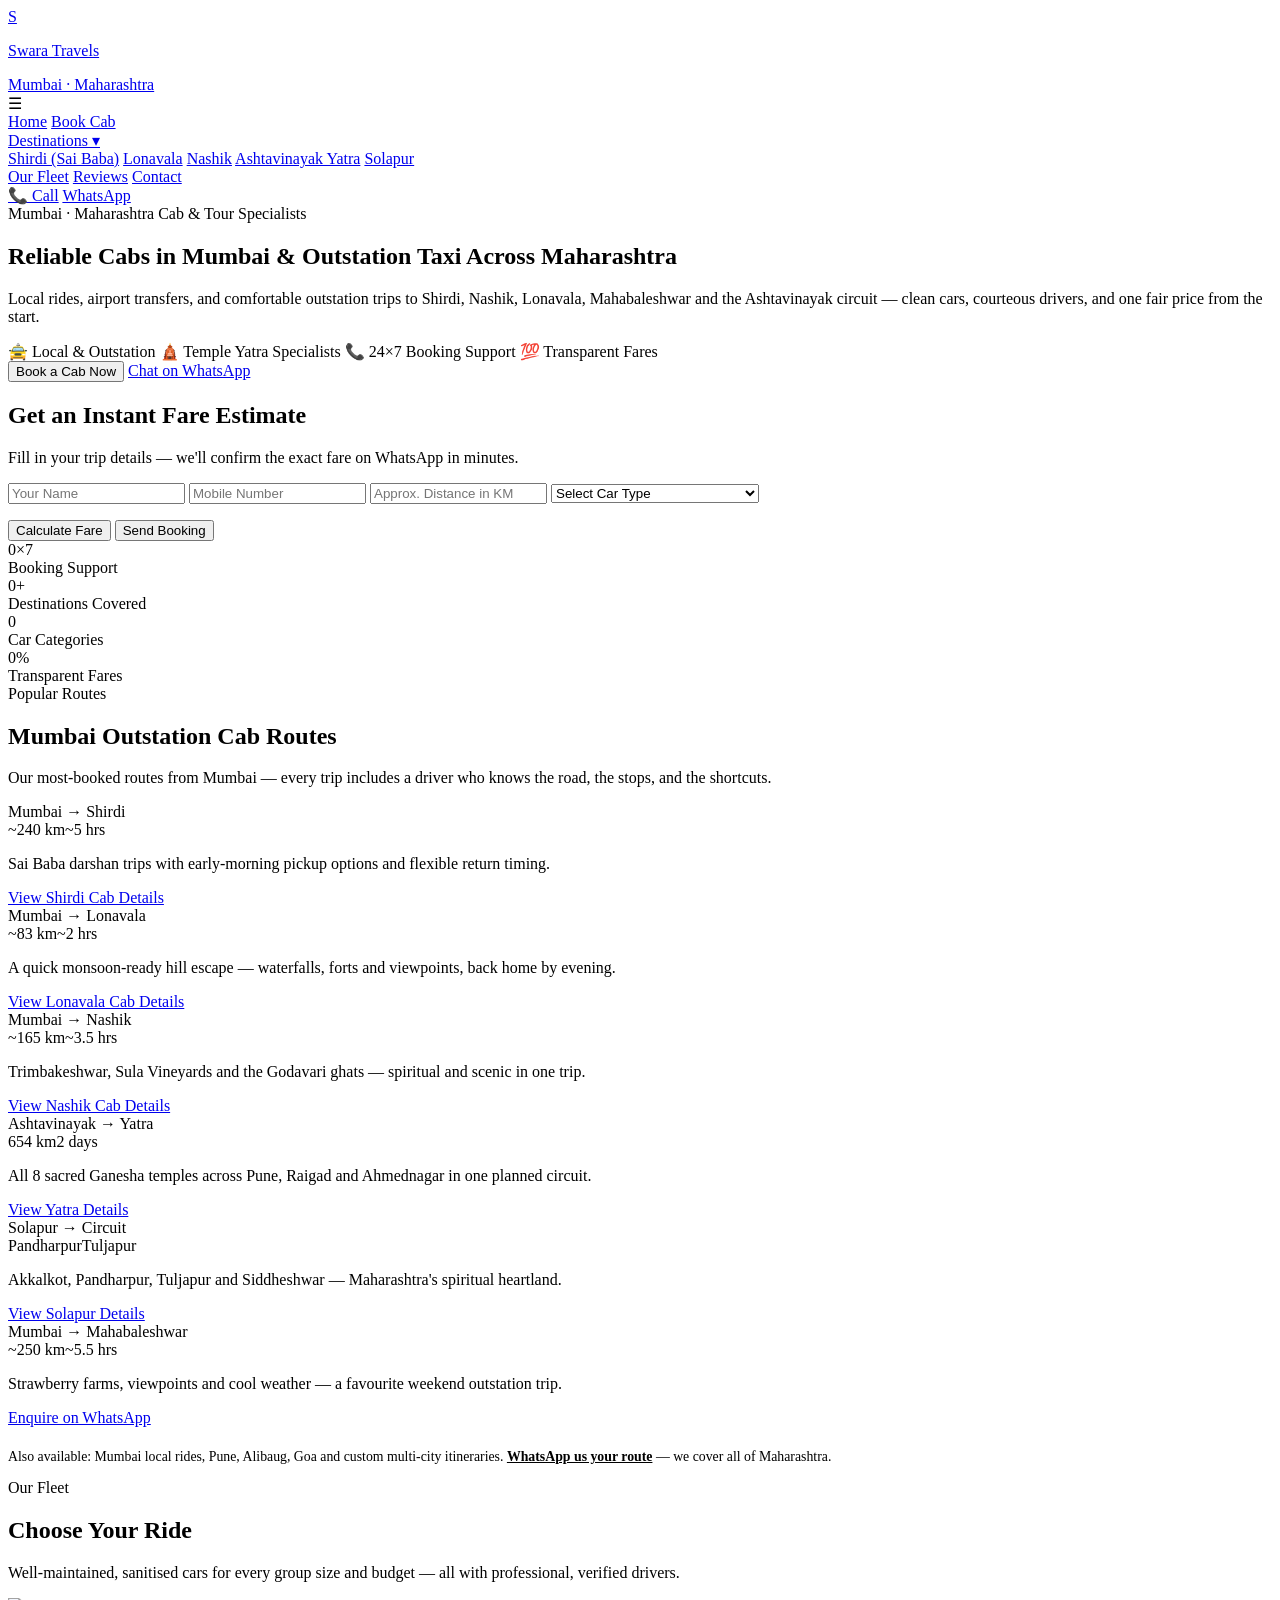
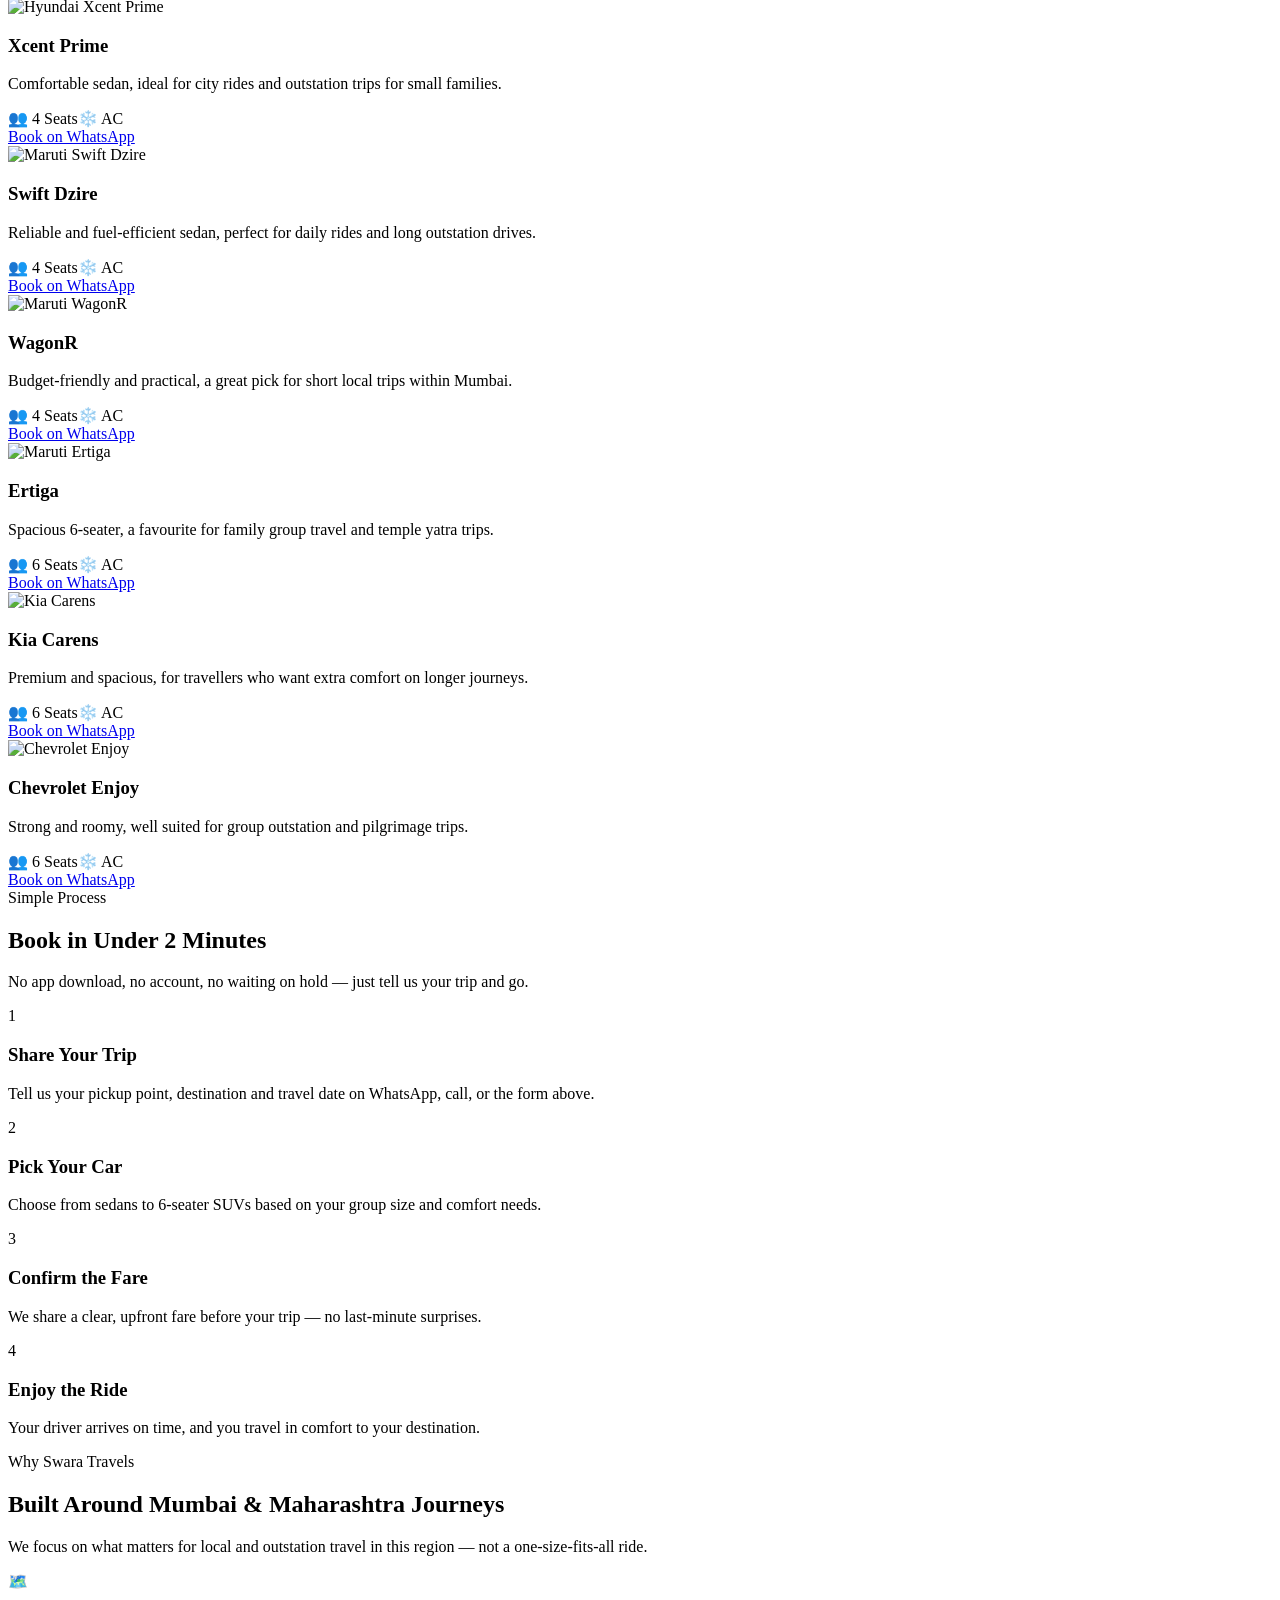
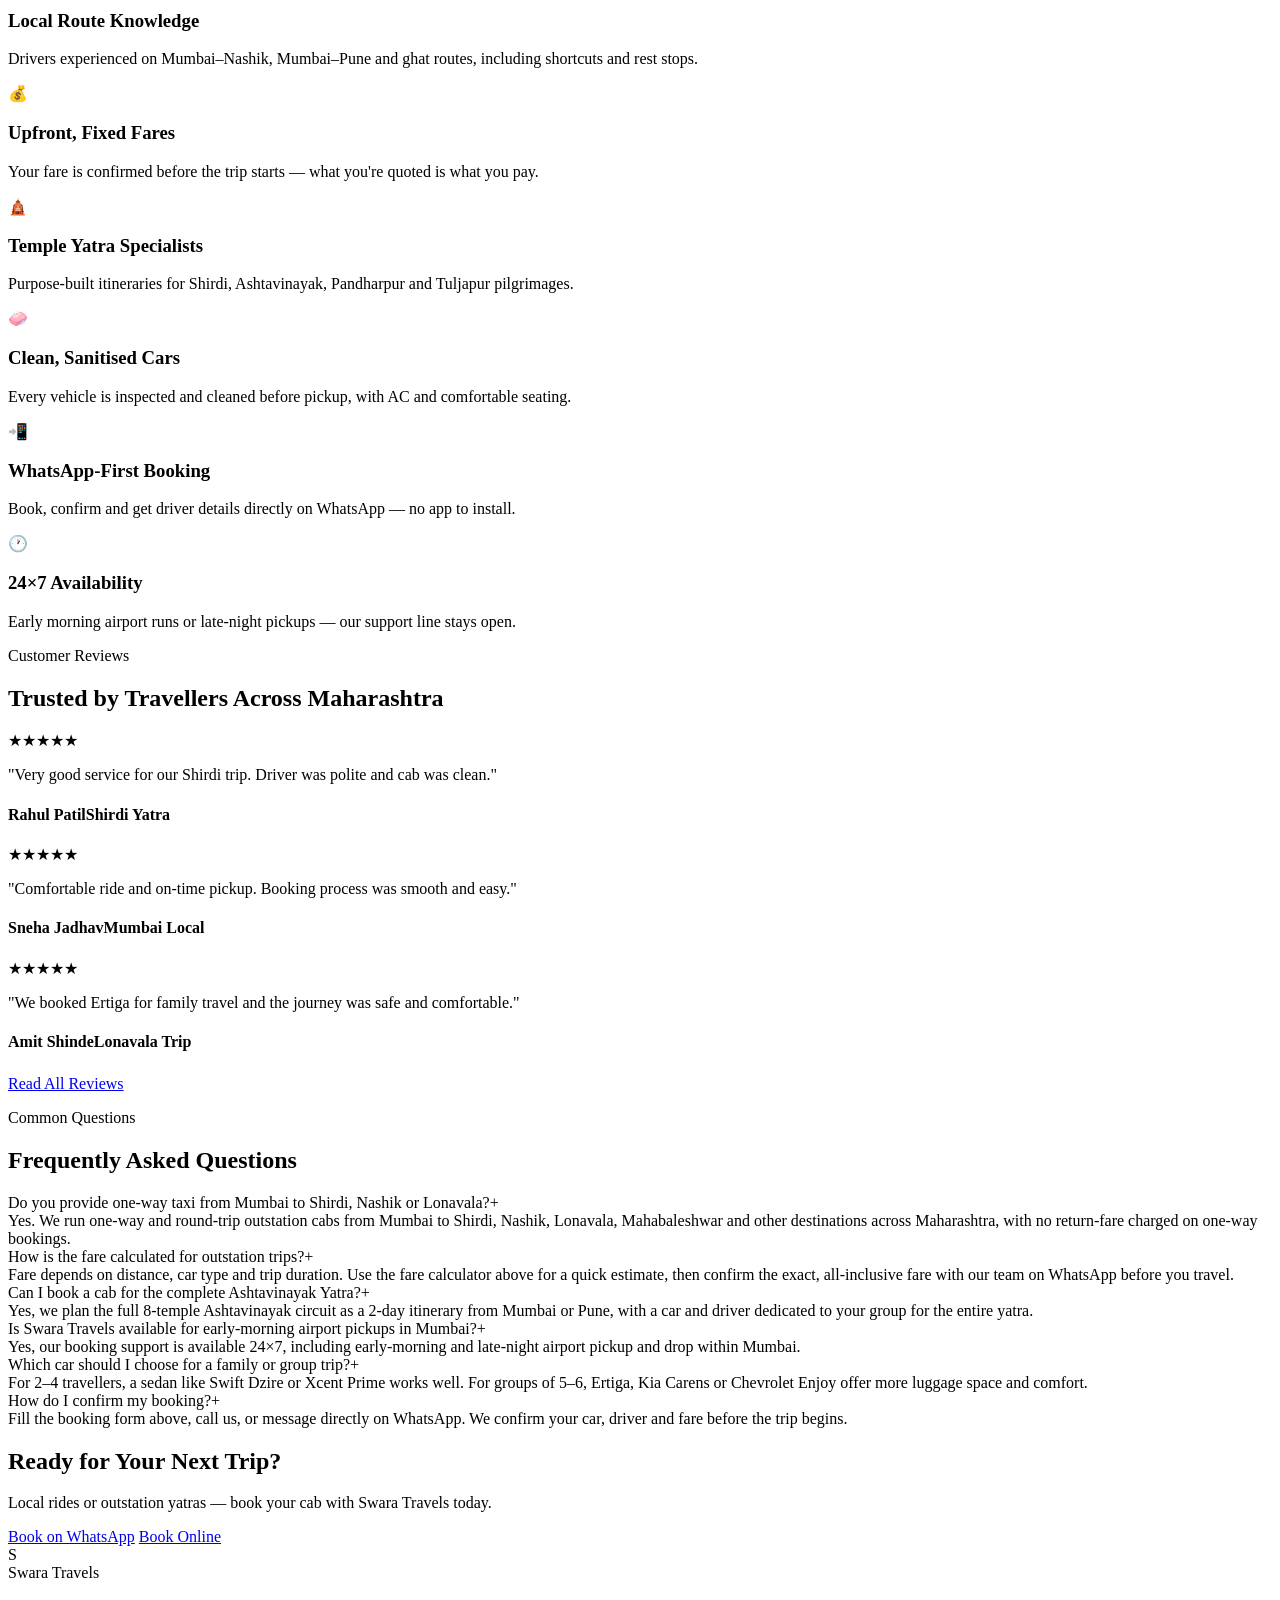
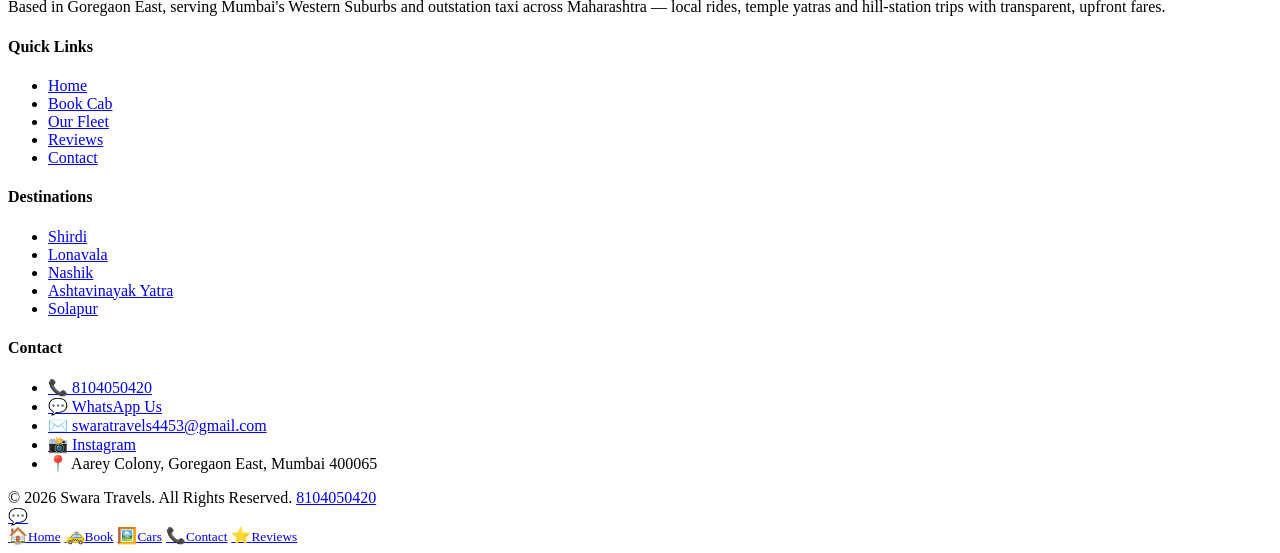
==== commit e656b769: "Update index.html" ====
--- a/index.html
+++ b/index.html
@@ -1,466 +1,478 @@
 <!DOCTYPE html>
 <html lang="en">
 <head>
-<meta charset="UTF-8"/>
-<meta name="viewport" content="width=device-width,initial-scale=1.0"/>
-  <link rel="icon" type="image/png" href="swaratravels-favicon.ico.png">
-<title>Swara Travels Goregaon East | Outstation Cab Mumbai – Mumbai, Pune, Nashik, Solapur</title>
-<meta name="description" content="Book affordable outstation cab in Maharashtra. Mumbai to Nashik, Pune, Solapur, Ashtavinayak Yatra. AC cars, fixed rates, no surge pricing. WhatsApp: 8104050420."/>
-<meta name="keywords" content="outstation cab Mumbai, taxi service Maharashtra, cab booking Maharashtra, Mumbai Pune cab, Ashtavinayak tour cab, Nashik outstation taxi, Solapur cab booking, cab cheaper than Uber outstation, private taxi Maharashtra"/>
-<meta name="robots" content="index,follow"/>
-<link rel="canonical" href="https://swaratravels.vercel.app/index.html"/>
-<meta property="og:title" content="Swara Travels Goregaon East | Outstation Cab Mumbai"/>
-<meta property="og:description" content="Affordable outstation taxi Maharashtra. No surge. Fixed rates. Ashtavinayak, Nashik, Solapur. WhatsApp: 8104050420"/>
-<meta property="og:url" content="https://swaratravels.vercel.app/"/>
-<meta property="og:type" content="website"/>
-<script type="application/ld+json">{"@context":"https://schema.org","@type":"LocalBusiness","name":"Swara Travels","description":"Affordable outstation cab and taxi service across Maharashtra.","url":"https://swaratravels.vercel.app","telephone":"+918104050420","email":"swaratravels4453@gmail.com","address":{"@type":"PostalAddress","streetAddress":"Aarey Colony, Goregaon East","addressLocality":"Mumbai","addressRegion":"Maharashtra","postalCode":"400065","addressCountry":"IN"},"openingHours":"Mo-Su 00:00-23:59","priceRange":"₹₹","areaServed":["Mumbai","Goregaon East","Aarey Colony","Western Suburbs Mumbai","Malad","Kandivali","Borivali","Pune","Nashik","Solapur","Maharashtra"],"aggregateRating":{"@type":"AggregateRating","ratingValue":"5","reviewCount":"48"}}</script>
-<link rel="preconnect" href="https://fonts.googleapis.com"/>
-<link href="https://fonts.googleapis.com/css2?family=Poppins:wght@400;500;600;700&display=swap" rel="stylesheet"/>
-<style>
-:root{--sf:#E8690A;--sfl:#FFF3E8;--dp:#1A1A2E;--dp2:#16213E;--tx:#1A1A1A;--mu:#777;--bd:#E8E8E8;--gn:#1A7A4A;--gnl:#E6F4ED;--rd:#C0392B;--rdl:#FDECEA;--wa:#25D366;--r:10px;--rl:14px;}
-*,*::before,*::after{box-sizing:border-box;margin:0;padding:0;}
-html{scroll-behavior:smooth;-webkit-text-size-adjust:100%;}
-body{font-family:'Poppins',sans-serif;color:var(--tx);background:#fff;line-height:1.6;padding-bottom:64px;}
-a{text-decoration:none;color:inherit;}
-img{max-width:100%;display:block;}
-button{font-family:inherit;cursor:pointer;}
-
-/* NAV */
-.tnav{background:var(--dp);height:56px;display:flex;align-items:center;justify-content:space-between;padding:0 16px;position:sticky;top:0;z-index:900;box-shadow:0 2px 8px rgba(0,0,0,.3);}
-.tnav-logo{color:#fff;font-size:1.05rem;font-weight:700;}
-.tnav-logo span{color:var(--sf);}
-.ndsk{display:none;gap:1.4rem;align-items:center;}
-.ndsk a{color:rgba(255,255,255,.82);font-size:.82rem;font-weight:500;white-space:nowrap;}
-.ndsk a:hover{color:var(--sf);}
-.nb{background:var(--sf)!important;color:#fff!important;padding:7px 15px;border-radius:7px;font-weight:600!important;font-size:.82rem!important;}
-.drop{position:relative;}
-.dropm{display:none;position:absolute;top:calc(100% + 4px);left:0;background:var(--dp2);border-top:2px solid var(--sf);min-width:190px;border-radius:0 0 8px 8px;box-shadow:0 6px 24px rgba(0,0,0,.15);z-index:999;}
-.drop:hover .dropm{display:block;}
-.dropm a{display:block;padding:10px 16px;font-size:.82rem;color:rgba(255,255,255,.82);border-bottom:1px solid rgba(255,255,255,.07);}
-.dropm a:hover{background:rgba(232,105,10,.18);color:var(--sf);}
-.ham{background:none;border:none;color:#fff;font-size:1.5rem;padding:6px;display:flex;align-items:center;-webkit-tap-highlight-color:transparent;}
-
-/* DRAWER */
-.mdrw{background:var(--dp2);overflow:hidden;max-height:0;transition:max-height .35s cubic-bezier(.4,0,.2,1);position:sticky;top:56px;z-index:800;}
-.mdrw.open{max-height:460px;}
-.mdrw a{display:flex;align-items:center;gap:10px;padding:13px 20px;color:rgba(255,255,255,.85);font-size:.88rem;font-weight:500;border-bottom:1px solid rgba(255,255,255,.06);-webkit-tap-highlight-color:transparent;}
-.mdrw a:active{background:rgba(232,105,10,.15);}
-
-/* BOTTOM NAV */
-.bnav{position:fixed;bottom:0;left:0;right:0;background:var(--dp);border-top:1px solid rgba(255,255,255,.1);z-index:950;padding-bottom:env(safe-area-inset-bottom,0px);}
-.bnav-in{display:flex;height:58px;}
-.bnav a{flex:1;display:flex;flex-direction:column;align-items:center;justify-content:center;color:rgba(255,255,255,.5);font-size:.58rem;font-weight:500;gap:2px;-webkit-tap-highlight-color:transparent;transition:color .2s;min-width:0;padding:0 2px;}
-.bnav a.act,.bnav a:hover{color:var(--sf);}
-.bnav .wal{color:var(--wa);}
-.bi{font-size:1.15rem;line-height:1;}
-.bl{white-space:nowrap;overflow:hidden;text-overflow:ellipsis;max-width:100%;}
-
-/* HERO */
-.hero{background:linear-gradient(135deg,#1A1A2E 0%,#16213E 55%,#0F3460 100%);padding:2.5rem 16px 2rem;text-align:center;}
-.hbadge{display:inline-block;background:rgba(232,105,10,.18);border:1px solid rgba(232,105,10,.4);color:#FF9A50;font-size:.71rem;font-weight:600;padding:5px 14px;border-radius:20px;margin-bottom:.9rem;}
-.hero h1{color:#fff;font-size:clamp(1.35rem,5vw,2.1rem);font-weight:700;line-height:1.25;margin-bottom:.7rem;}
-.hero h1 span{color:var(--sf);}
-.hd{color:rgba(255,255,255,.72);font-size:.87rem;margin-bottom:1.4rem;max-width:520px;margin-left:auto;margin-right:auto;}
-.hbtns{display:flex;gap:10px;justify-content:center;flex-wrap:wrap;}
-.hstats{display:grid;grid-template-columns:1fr 1fr;gap:10px;margin-top:1.8rem;max-width:360px;margin-left:auto;margin-right:auto;}
-.hst{background:rgba(255,255,255,.07);border:1px solid rgba(255,255,255,.12);border-radius:var(--r);padding:10px 8px;text-align:center;}
-.hst strong{display:block;color:var(--sf);font-size:1.2rem;font-weight:700;}
-.hst span{color:rgba(255,255,255,.5);font-size:.67rem;}
-
-/* BUTTONS */
-.btn{display:inline-flex;align-items:center;justify-content:center;gap:7px;padding:11px 22px;border-radius:var(--r);font-weight:600;font-size:.87rem;cursor:pointer;border:none;-webkit-tap-highlight-color:transparent;transition:opacity .15s,transform .15s;white-space:nowrap;}
-.btn:active{transform:scale(.97);}
-.bsf{background:var(--sf);color:#fff;}
-.bsf:hover{opacity:.9;}
-.bwa{background:var(--wa);color:#fff;}
-.bwa:hover{background:var(--wa-dark,#1DA851);}
-.bfull{width:100%;}
-
-/* BOOKING FORM */
-.bksec{background:var(--sfl);padding:2rem 16px;}
-.bksec h2{font-size:1.15rem;font-weight:700;text-align:center;color:var(--dp);margin-bottom:1.2rem;}
-.bksec h2 span{color:var(--sf);}
-.bkform{background:#fff;border-radius:var(--rl);padding:1.2rem;box-shadow:0 4px 16px rgba(0,0,0,.08);}
-.frow{display:grid;grid-template-columns:1fr;gap:10px;margin-bottom:10px;}
-.fgrp{display:flex;flex-direction:column;gap:4px;}
-.fgrp label{font-size:.75rem;font-weight:600;color:var(--mu);}
-.fgrp select,.fgrp input{border:1.5px solid var(--bd);border-radius:8px;padding:10px 12px;font-size:.87rem;font-family:'Poppins',sans-serif;outline:none;transition:border-color .2s;background:#fff;color:var(--tx);width:100%;}
-.fgrp select:focus,.fgrp input:focus{border-color:var(--sf);}
-.fsub{width:100%;background:var(--sf);color:#fff;border:none;border-radius:8px;padding:13px;font-size:.92rem;font-weight:600;cursor:pointer;font-family:'Poppins',sans-serif;margin-top:4px;-webkit-tap-highlight-color:transparent;}
-.fsub:active{opacity:.9;}
-
-/* SECTIONS */
-.sec{padding:2.5rem 16px;}
-.sech{text-align:center;margin-bottom:1.5rem;}
-.slbl{display:inline-block;font-size:.68rem;font-weight:700;letter-spacing:.07em;text-transform:uppercase;padding:4px 12px;border-radius:20px;margin-bottom:6px;}
-.slsf{background:var(--sfl);color:var(--sf);}
-.slrd{background:var(--rdl);color:var(--rd);}
-.stit{font-size:clamp(1.1rem,3.5vw,1.45rem);font-weight:700;color:var(--dp);margin-bottom:4px;}
-.ssub{font-size:.82rem;color:var(--mu);}
-
-/* TOUR CARDS */
-.tgrid{display:grid;grid-template-columns:1fr;gap:1rem;}
-.tcard{border:1px solid var(--bd);border-radius:var(--rl);overflow:hidden;background:#fff;}
-.tchead{background:var(--dp);padding:1.2rem;}
-.tctag{font-size:.68rem;background:rgba(232,105,10,.25);color:#FF9A50;padding:3px 10px;border-radius:20px;display:inline-block;margin-bottom:7px;font-weight:600;}
-.tchead h3{color:#fff;font-size:.98rem;font-weight:700;margin-bottom:3px;}
-.tchead p{color:rgba(255,255,255,.6);font-size:.76rem;}
-.tcbody{padding:1rem;}
-.tclist{list-style:none;margin-bottom:1rem;}
-.tclist li{font-size:.8rem;color:var(--mu);padding:4px 0;border-bottom:1px solid #F5F5F5;display:flex;gap:7px;}
-.tclist li::before{content:'✓';color:var(--gn);font-weight:700;flex-shrink:0;}
-.tcbtn{display:block;text-align:center;background:var(--sfl);color:var(--sf);border:1.5px solid var(--sf);border-radius:7px;padding:9px;font-size:.82rem;font-weight:600;-webkit-tap-highlight-color:transparent;}
-.tcbtn:active{background:var(--sf);color:#fff;}
-
-/* COMPARE */
-.vssec{background:#F7F9FC;padding:2.5rem 16px;}
-.cmpgr{display:grid;grid-template-columns:1fr;gap:12px;margin-top:1.2rem;}
-.cmpc{border-radius:var(--rl);padding:1.2rem;}
-.csw{background:var(--gnl);border:2px solid var(--gn);}
-.cub{background:var(--rdl);border:1px solid #F5C6C3;}
-.cmpc h3{font-size:.9rem;font-weight:700;margin-bottom:.8rem;}
-.csw h3{color:var(--gn);}
-.cub h3{color:var(--rd);}
-.cmpl{list-style:none;}
-.cmpl li{font-size:.79rem;padding:5px 0;border-bottom:1px solid rgba(0,0,0,.06);display:flex;gap:7px;line-height:1.45;color:var(--tx);}
-.cmpl li:last-child{border-bottom:none;}
-.iy{color:var(--gn);font-weight:700;flex-shrink:0;}
-.in{color:var(--rd);font-weight:700;flex-shrink:0;}
-.vscta{margin-top:1.2rem;background:var(--dp);padding:1.1rem;border-radius:var(--rl);display:flex;flex-direction:column;gap:12px;}
-.vscta p{font-size:.84rem;font-weight:500;color:rgba(255,255,255,.9);}
-.vscta span{color:var(--sf);}
-.vscta a{background:var(--wa);color:#fff;padding:11px;border-radius:8px;font-weight:600;font-size:.85rem;text-align:center;display:block;-webkit-tap-highlight-color:transparent;}
-
-/* CARS */
-.cgrid{display:grid;grid-template-columns:1fr 1fr;gap:.9rem;}
-.ccard{border:1px solid var(--bd);border-radius:var(--rl);overflow:hidden;background:#fff;}
-.ccard img{width:100%;height:110px;object-fit:cover;}
-.ccbody{padding:.75rem;}
-.ccbody h3{font-size:.85rem;font-weight:700;margin-bottom:3px;}
-.cctags{display:flex;gap:5px;flex-wrap:wrap;margin-bottom:6px;}
-.cctag{font-size:.63rem;background:var(--sfl);color:var(--sf);padding:2px 7px;border-radius:10px;font-weight:500;}
-.ccbody p{font-size:.74rem;color:var(--mu);margin-bottom:8px;}
-.ccbk{display:block;text-align:center;background:var(--wa);color:#fff;border-radius:6px;padding:7px;font-size:.75rem;font-weight:600;-webkit-tap-highlight-color:transparent;}
-
-/* FAQ */
-.faqlist{display:flex;flex-direction:column;gap:8px;}
-.faqit{border:1px solid var(--bd);border-radius:var(--r);background:#fff;overflow:hidden;}
-.faqq{padding:13px 14px;font-size:.84rem;font-weight:600;cursor:pointer;display:flex;justify-content:space-between;align-items:center;gap:10px;-webkit-tap-highlight-color:transparent;user-select:none;}
-.faqq:hover,.faqit.open .faqq{background:var(--sfl);color:var(--sf);}
-.faqarr{font-size:.7rem;flex-shrink:0;transition:transform .25s;}
-.faqit.open .faqarr{transform:rotate(180deg);}
-.faqa{padding:0 14px;font-size:.81rem;color:var(--mu);line-height:1.65;max-height:0;overflow:hidden;transition:max-height .3s ease,padding .3s ease;}
-.faqit.open .faqa{max-height:220px;padding:0 14px 13px;}
-
-/* REVIEWS */
-.rvgrid{display:grid;grid-template-columns:1fr;gap:.9rem;}
-.rcard{background:#fff;border-radius:var(--rl);padding:1.1rem;border:1px solid var(--bd);}
-.stars{color:#F4A800;font-size:.9rem;margin-bottom:6px;}
-.rtxt{font-size:.81rem;color:var(--tx);line-height:1.55;margin-bottom:8px;font-style:italic;}
-.rname{font-size:.76rem;font-weight:600;color:var(--mu);}
-
-/* FOOTER */
-.foot{background:var(--dp);color:rgba(255,255,255,.7);padding:2rem 16px 1rem;}
-.footgr{display:grid;grid-template-columns:1fr 1fr;gap:1.2rem 1rem;margin-bottom:1.5rem;}
-.footcol strong{display:block;color:#fff;font-size:.84rem;margin-bottom:8px;font-weight:600;}
-.footcol a{display:block;font-size:.76rem;color:rgba(255,255,255,.6);padding:3px 0;transition:color .2s;}
-.footcol a:hover{color:var(--sf);}
-.footbot{border-top:1px solid rgba(255,255,255,.1);padding-top:1rem;text-align:center;font-size:.7rem;color:rgba(255,255,255,.35);line-height:1.7;}
-
-/* DESKTOP */
-@media(min-width:600px){
-  .frow{grid-template-columns:1fr 1fr;}
-  .tgrid{grid-template-columns:1fr 1fr;}
-  .cgrid{grid-template-columns:repeat(3,1fr);}
-  .rvgrid{grid-template-columns:1fr 1fr;}
-  .cmpgr{grid-template-columns:1fr 1fr;}
-  .vscta{flex-direction:row;align-items:center;}
-  .vscta a{flex-shrink:0;min-width:200px;}
-  .hstats{grid-template-columns:repeat(4,1fr);max-width:600px;}
+<meta charset="UTF-8" />
+<meta name="viewport" content="width=device-width, initial-scale=1.0" />
+<title>Swara Travels | Mumbai Cabs & Maharashtra Outstation Taxi Service</title>
+<meta name="description" content="Swara Travels — Mumbai local cabs & outstation taxi to Shirdi, Nashik, Lonavala, Mahabaleshwar and the Ashtavinayak circuit. Transparent fares, 24x7 WhatsApp booking." />
+<link rel="canonical" href="https://swaratravels.vercel.app/" />
+<meta name="theme-color" content="#0E1B33" />
+<link rel="icon" type="image/svg+xml" href="favicon.svg" />
+
+<!-- Open Graph -->
+<meta property="og:type" content="website" />
+<meta property="og:title" content="Swara Travels | Mumbai Cabs & Maharashtra Outstation Taxi Service" />
+<meta property="og:description" content="Reliable Mumbai local cabs and outstation taxi to Shirdi, Nashik, Lonavala, Mahabaleshwar & the Ashtavinayak circuit. Transparent fares, verified drivers." />
+<meta property="og:url" content="https://swaratravels.vercel.app/" />
+<meta name="twitter:card" content="summary" />
+
+<link rel="preconnect" href="https://fonts.googleapis.com" />
+<link rel="preconnect" href="https://fonts.gstatic.com" crossorigin />
+<link href="https://fonts.googleapis.com/css2?family=Poppins:wght@500;600;700;800&family=Inter:wght@400;500;600;700&display=swap" rel="stylesheet" />
+<link rel="stylesheet" href="style.css" />
+
+<script type="application/ld+json">
+{
+  "@context": "https://schema.org",
+  "@type": "TaxiService",
+  "name": "Swara Travels",
+  "image": "https://swaratravels.vercel.app/favicon.svg",
+  "telephone": "+91-8104050420",
+  "email": "swaratravels4453@gmail.com",
+  "url": "https://swaratravels.vercel.app/",
+  "address": {
+    "@type": "PostalAddress",
+    "streetAddress": "Aarey Colony, Goregaon East",
+    "addressLocality": "Mumbai",
+    "addressRegion": "Maharashtra",
+    "postalCode": "400065",
+    "addressCountry": "IN"
+  },
+  "areaServed": ["Goregaon", "Malad", "Kandivali", "Borivali", "Andheri", "Mumbai", "Maharashtra"],
+  "priceRange": "₹₹",
+  "sameAs": ["https://www.instagram.com/swaratravels4453/"]
 }
-@media(min-width:900px){
-  .tgrid{grid-template-columns:repeat(3,1fr);}
-  .cgrid{grid-template-columns:repeat(6,1fr);}
-  .rvgrid{grid-template-columns:repeat(4,1fr);}
-  .footgr{grid-template-columns:repeat(4,1fr);}
-}
-@media(min-width:768px){
-  body{padding-bottom:0;}
-  .sec,.bksec,.vssec{padding-left:5%;padding-right:5%;}
-  .tnav{height:60px;padding:0 5%;}
-  .ham{display:none;}
-  .ndsk{display:flex;}
-  .mdrw{display:none!important;}
-  .bnav{display:none;}
-}
-</style>
+</script>
 </head>
 <body>
 
-<!-- NAV -->
-<nav class="tnav" role="navigation">
-  <a href="index.html" class="tnav-logo">Swara <span>Travels</span></a>
-  <div class="ndsk">
-    <a href="index.html">Home</a>
-    <a href="book-cab.html" class="nb">Book Cab</a>
-    <div class="drop"><a href="#">Tours ▾</a>
-      <div class="dropm">
-        <a href="Ashtavinayak.html">🐘 Ashtavinayak Tour</a>
-        <a href="blog-ashtavinayak.html">📝 Ashtavinayak BLog</a>
-        <a href="nashik.html">🛕 Nashik Tour</a>
-        <a href="solapur.html">🙏 Solapur Tour</a>
-      </div>
-    </div>
-    <a href="#why-us">Why Us</a>
-    <a href="reviews.html">Reviews</a>
-    <a href="contact.html">Contact</a>
-  </div>
-  <button class="ham" onclick="toggleNav()" aria-label="Menu">☰</button>
+<header class="site-header">
+  <div class="header-inner">
+    <a href="index.html" class="brand">
+      <div class="brand-mark">S</div>
+      <div class="brand-text"><p class="brand-name">Swara Travels</p><span>Mumbai · Maharashtra</span></div>
+    </a>
+    <div class="menu-toggle" onclick="toggleMenu()">☰</div>
+    <nav class="main-nav" id="navMenu">
+      <a href="index.html">Home</a>
+      <a href="book-cab.html">Book Cab</a>
+      <div class="nav-dropdown">
+        <a href="#" onclick="toggleDropdown(event)">Destinations <span class="nav-caret">▾</span></a>
+        <div class="nav-dropdown-menu" id="dropdownMenu">
+          <a href="shirdi.html">Shirdi (Sai Baba)</a>
+          <a href="lonavala.html">Lonavala</a>
+          <a href="nashik.html">Nashik</a>
+          <a href="Ashtavinayak.html">Ashtavinayak Yatra</a>
+          <a href="solapur.html">Solapur</a>
+        </div>
+      </div>
+      <a href="#fleet">Our Fleet</a>
+      <a href="reviews.html">Reviews</a>
+      <a href="contact.html">Contact</a>
+    </nav>
+    <div class="header-cta">
+      <a href="tel:+918104050420" class="btn btn-outline btn-sm">📞 Call</a>
+      <a href="https://wa.me/918104050420" class="btn btn-whatsapp btn-sm">WhatsApp</a>
+    </div>
+  </div>
+</header>
+
+<!-- ================= HERO ================= -->
+<section class="hero-home">
+  <div class="container hero-home-inner">
+    <span class="eyebrow">Mumbai · Maharashtra Cab &amp; Tour Specialists</span>
+    <h1>Reliable Cabs in <span>Mumbai</span> &amp; Outstation Taxi Across Maharashtra</h1>
+    <p>Local rides, airport transfers, and comfortable outstation trips to Shirdi, Nashik, Lonavala, Mahabaleshwar and the Ashtavinayak circuit — clean cars, courteous drivers, and one fair price from the start.</p>
+    <div class="hero-badges">
+      <span class="hero-badge">🚖 Local &amp; Outstation</span>
+      <span class="hero-badge">🛕 Temple Yatra Specialists</span>
+      <span class="hero-badge">📞 24×7 Booking Support</span>
+      <span class="hero-badge">💯 Transparent Fares</span>
+    </div>
+    <div class="hero-buttons">
+      <button class="btn btn-gold" onclick="scrollBooking()">Book a Cab Now</button>
+      <a href="https://wa.me/918104050420" class="btn btn-outline">Chat on WhatsApp</a>
+    </div>
+  </div>
+</section>
+
+<!-- ================= BOOKING CARD ================= -->
+<div class="booking-card-wrap">
+  <div class="booking-card reveal" id="booking">
+    <div class="booking-card-head">
+      <h2>Get an Instant Fare Estimate</h2>
+      <p>Fill in your trip details — we'll confirm the exact fare on WhatsApp in minutes.</p>
+    </div>
+    <form id="bookingForm" class="booking-form">
+      <div class="form-grid">
+        <input type="text" id="name" placeholder="Your Name" required />
+        <input type="tel" id="mobile" placeholder="Mobile Number" maxlength="10" required />
+        <input type="number" id="km" placeholder="Approx. Distance in KM" />
+        <select id="car" required>
+          <option value="">Select Car Type</option>
+          <option value="Xcent Prime">Xcent Prime (Sedan, 4 Seats)</option>
+          <option value="Swift Dzire">Swift Dzire (Sedan, 4 Seats)</option>
+          <option value="WagonR">WagonR (Hatchback, 4 Seats)</option>
+          <option value="Ertiga">Ertiga (SUV, 6 Seats)</option>
+          <option value="Kia Carens">Kia Carens (SUV, 6 Seats)</option>
+          <option value="Chevrolet Enjoy">Chevrolet Enjoy (SUV, 6 Seats)</option>
+        </select>
+      </div>
+      <p id="fare" class="fare-text"></p>
+      <div class="form-actions">
+        <button type="button" class="btn btn-outline btn-block" onclick="calculateFare()">Calculate Fare</button>
+        <button type="submit" class="btn btn-gold btn-block">Send Booking</button>
+      </div>
+    </form>
+  </div>
+</div>
+
+<!-- ================= TRUST STRIP ================= -->
+<section class="trust-strip">
+  <div class="container trust-grid">
+    <div class="trust-item reveal"><div class="trust-num"><span data-count="24" data-suffix="×7">0×7</span></div><div class="trust-label">Booking Support</div></div>
+    <div class="trust-item reveal"><div class="trust-num"><span data-count="10" data-suffix="+">0+</span></div><div class="trust-label">Destinations Covered</div></div>
+    <div class="trust-item reveal"><div class="trust-num"><span data-count="6" data-suffix="">0</span></div><div class="trust-label">Car Categories</div></div>
+    <div class="trust-item reveal"><div class="trust-num"><span data-count="100" data-suffix="%">0%</span></div><div class="trust-label">Transparent Fares</div></div>
+  </div>
+</section>
+
+<!-- ================= POPULAR ROUTES ================= -->
+<section class="section" id="routes">
+  <div class="container">
+    <div class="section-head reveal">
+      <span class="eyebrow">Popular Routes</span>
+      <h2>Mumbai Outstation Cab Routes</h2>
+      <p>Our most-booked routes from Mumbai — every trip includes a driver who knows the road, the stops, and the shortcuts.</p>
+    </div>
+
+    <div class="routes-grid">
+      <div class="route-card reveal">
+        <div class="route-path">Mumbai <span class="route-arrow">→</span> Shirdi</div>
+        <div class="route-meta"><span>~240 km</span><span>~5 hrs</span></div>
+        <p class="route-desc">Sai Baba darshan trips with early-morning pickup options and flexible return timing.</p>
+        <a href="shirdi.html" class="btn btn-outline btn-sm btn-block">View Shirdi Cab Details</a>
+      </div>
+
+      <div class="route-card reveal">
+        <div class="route-path">Mumbai <span class="route-arrow">→</span> Lonavala</div>
+        <div class="route-meta"><span>~83 km</span><span>~2 hrs</span></div>
+        <p class="route-desc">A quick monsoon-ready hill escape — waterfalls, forts and viewpoints, back home by evening.</p>
+        <a href="lonavala.html" class="btn btn-outline btn-sm btn-block">View Lonavala Cab Details</a>
+      </div>
+
+      <div class="route-card reveal">
+        <div class="route-path">Mumbai <span class="route-arrow">→</span> Nashik</div>
+        <div class="route-meta"><span>~165 km</span><span>~3.5 hrs</span></div>
+        <p class="route-desc">Trimbakeshwar, Sula Vineyards and the Godavari ghats — spiritual and scenic in one trip.</p>
+        <a href="nashik.html" class="btn btn-outline btn-sm btn-block">View Nashik Cab Details</a>
+      </div>
+
+      <div class="route-card reveal">
+        <div class="route-path">Ashtavinayak <span class="route-arrow">→</span> Yatra</div>
+        <div class="route-meta"><span>654 km</span><span>2 days</span></div>
+        <p class="route-desc">All 8 sacred Ganesha temples across Pune, Raigad and Ahmednagar in one planned circuit.</p>
+        <a href="Ashtavinayak.html" class="btn btn-outline btn-sm btn-block">View Yatra Details</a>
+      </div>
+
+      <div class="route-card reveal">
+        <div class="route-path">Solapur <span class="route-arrow">→</span> Circuit</div>
+        <div class="route-meta"><span>Pandharpur</span><span>Tuljapur</span></div>
+        <p class="route-desc">Akkalkot, Pandharpur, Tuljapur and Siddheshwar — Maharashtra's spiritual heartland.</p>
+        <a href="solapur.html" class="btn btn-outline btn-sm btn-block">View Solapur Details</a>
+      </div>
+
+      <div class="route-card reveal">
+        <div class="route-path">Mumbai <span class="route-arrow">→</span> Mahabaleshwar</div>
+        <div class="route-meta"><span>~250 km</span><span>~5.5 hrs</span></div>
+        <p class="route-desc">Strawberry farms, viewpoints and cool weather — a favourite weekend outstation trip.</p>
+        <a href="https://wa.me/918104050420?text=Hello%20Swara%20Travels,%20I%20want%20to%20book%20a%20cab%20for%20Mumbai%20to%20Mahabaleshwar" class="btn btn-outline btn-sm btn-block">Enquire on WhatsApp</a>
+      </div>
+    </div>
+
+    <p class="text-center reveal" style="color:var(--muted); font-size:13.8px; margin-top:22px;">
+      Also available: Mumbai local rides, Pune, Alibaug, Goa and custom multi-city itineraries.
+      <a href="https://wa.me/918104050420" style="color:var(--marigold-deep); font-weight:600;">WhatsApp us your route</a> — we cover all of Maharashtra.
+    </p>
+  </div>
+</section>
+
+<!-- ================= FLEET ================= -->
+<section class="section" id="fleet" style="background:var(--white); border-top:1px solid var(--line); border-bottom:1px solid var(--line);">
+  <div class="container">
+    <div class="section-head reveal">
+      <span class="eyebrow">Our Fleet</span>
+      <h2>Choose Your Ride</h2>
+      <p>Well-maintained, sanitised cars for every group size and budget — all with professional, verified drivers.</p>
+    </div>
+
+    <div class="fleet-grid">
+      <div class="car-card reveal">
+        <img src="https://imgd.aeplcdn.com/664x374/ec/09/C6/12657/img/orig/Hyundai-Xcent-Right-Front-Three-Quater-25662.jpg?v=201711021421&q=80" alt="Hyundai Xcent Prime" />
+        <div class="car-content">
+          <h3>Xcent Prime</h3>
+          <p>Comfortable sedan, ideal for city rides and outstation trips for small families.</p>
+          <div class="car-features"><span>👥 4 Seats</span><span>❄️ AC</span></div>
+          <a href="https://wa.me/918104050420?text=Hello%20Swara%20Travels,%20I%20want%20to%20book%20Xcent%20Prime" class="book-car-btn">Book on WhatsApp</a>
+        </div>
+      </div>
+
+      <div class="car-card reveal">
+        <img src="https://imgd.aeplcdn.com/370x208/n/ues0egb_1840524.jpg?q=80" alt="Maruti Swift Dzire" />
+        <div class="car-content">
+          <h3>Swift Dzire</h3>
+          <p>Reliable and fuel-efficient sedan, perfect for daily rides and long outstation drives.</p>
+          <div class="car-features"><span>👥 4 Seats</span><span>❄️ AC</span></div>
+          <a href="https://wa.me/918104050420?text=Hello%20Swara%20Travels,%20I%20want%20to%20book%20Swift%20Dzire" class="book-car-btn">Book on WhatsApp</a>
+        </div>
+      </div>
+
+      <div class="car-card reveal">
+        <img src="https://stimg.cardekho.com/images/car-images/large/Maruti/Wagon-R/8835/1646030706414/224_SOLID-WHITE_b0b1b5.jpg?impolicy=resize&imwidth=420" alt="Maruti WagonR" />
+        <div class="car-content">
+          <h3>WagonR</h3>
+          <p>Budget-friendly and practical, a great pick for short local trips within Mumbai.</p>
+          <div class="car-features"><span>👥 4 Seats</span><span>❄️ AC</span></div>
+          <a href="https://wa.me/918104050420?text=Hello%20Swara%20Travels,%20I%20want%20to%20book%20WagonR" class="book-car-btn">Book on WhatsApp</a>
+        </div>
+      </div>
+
+      <div class="car-card reveal">
+        <img src="https://stimg.cardekho.com/images/carexteriorimages/630x420/Maruti/Ertiga-Tour/9617/1762858404297/front-left-side-47.jpg" alt="Maruti Ertiga" />
+        <div class="car-content">
+          <h3>Ertiga</h3>
+          <p>Spacious 6-seater, a favourite for family group travel and temple yatra trips.</p>
+          <div class="car-features"><span>👥 6 Seats</span><span>❄️ AC</span></div>
+          <a href="https://wa.me/918104050420?text=Hello%20Swara%20Travels,%20I%20want%20to%20book%20Ertiga" class="book-car-btn">Book on WhatsApp</a>
+        </div>
+      </div>
+
+      <div class="car-card reveal">
+        <img src="https://stimg.cardekho.com/images/car-images/large/Kia/Carens/11623/1772787394998/Clear-White_aeaeae.jpg?impolicy=resize&imwidth=420" alt="Kia Carens" />
+        <div class="car-content">
+          <h3>Kia Carens</h3>
+          <p>Premium and spacious, for travellers who want extra comfort on longer journeys.</p>
+          <div class="car-features"><span>👥 6 Seats</span><span>❄️ AC</span></div>
+          <a href="https://wa.me/918104050420?text=Hello%20Swara%20Travels,%20I%20want%20to%20book%20Kia%20Carens" class="book-car-btn">Book on WhatsApp</a>
+        </div>
+      </div>
+
+      <div class="car-card reveal">
+        <img src="https://stimg.cardekho.com/images/carexteriorimages/630x420/Chevrolet/Chevrolet-Enjoy-2013-2015/2444/front-left-side-47.jpg?imwidth=420&impolicy=resize" alt="Chevrolet Enjoy" />
+        <div class="car-content">
+          <h3>Chevrolet Enjoy</h3>
+          <p>Strong and roomy, well suited for group outstation and pilgrimage trips.</p>
+          <div class="car-features"><span>👥 6 Seats</span><span>❄️ AC</span></div>
+          <a href="https://wa.me/918104050420?text=Hello%20Swara%20Travels,%20I%20want%20to%20book%20Chevrolet%20Enjoy" class="book-car-btn">Book on WhatsApp</a>
+        </div>
+      </div>
+    </div>
+  </div>
+</section>
+
+<!-- ================= HOW IT WORKS ================= -->
+<section class="section">
+  <div class="container">
+    <div class="section-head reveal">
+      <span class="eyebrow">Simple Process</span>
+      <h2>Book in Under 2 Minutes</h2>
+      <p>No app download, no account, no waiting on hold — just tell us your trip and go.</p>
+    </div>
+    <div class="steps-grid">
+      <div class="step-card reveal">
+        <div class="step-num">1</div>
+        <h3>Share Your Trip</h3>
+        <p>Tell us your pickup point, destination and travel date on WhatsApp, call, or the form above.</p>
+      </div>
+      <div class="step-card reveal">
+        <div class="step-num">2</div>
+        <h3>Pick Your Car</h3>
+        <p>Choose from sedans to 6-seater SUVs based on your group size and comfort needs.</p>
+      </div>
+      <div class="step-card reveal">
+        <div class="step-num">3</div>
+        <h3>Confirm the Fare</h3>
+        <p>We share a clear, upfront fare before your trip — no last-minute surprises.</p>
+      </div>
+      <div class="step-card reveal">
+        <div class="step-num">4</div>
+        <h3>Enjoy the Ride</h3>
+        <p>Your driver arrives on time, and you travel in comfort to your destination.</p>
+      </div>
+    </div>
+  </div>
+</section>
+
+<!-- ================= WHY CHOOSE US ================= -->
+<section class="section section-dark">
+  <div class="container">
+    <div class="section-head reveal">
+      <span class="eyebrow">Why Swara Travels</span>
+      <h2>Built Around Mumbai &amp; Maharashtra Journeys</h2>
+      <p>We focus on what matters for local and outstation travel in this region — not a one-size-fits-all ride.</p>
+    </div>
+    <div class="features-grid">
+      <div class="feature-card reveal">
+        <div class="feature-icon">🗺️</div>
+        <h3>Local Route Knowledge</h3>
+        <p>Drivers experienced on Mumbai–Nashik, Mumbai–Pune and ghat routes, including shortcuts and rest stops.</p>
+      </div>
+      <div class="feature-card reveal">
+        <div class="feature-icon">💰</div>
+        <h3>Upfront, Fixed Fares</h3>
+        <p>Your fare is confirmed before the trip starts — what you're quoted is what you pay.</p>
+      </div>
+      <div class="feature-card reveal">
+        <div class="feature-icon">🛕</div>
+        <h3>Temple Yatra Specialists</h3>
+        <p>Purpose-built itineraries for Shirdi, Ashtavinayak, Pandharpur and Tuljapur pilgrimages.</p>
+      </div>
+      <div class="feature-card reveal">
+        <div class="feature-icon">🧼</div>
+        <h3>Clean, Sanitised Cars</h3>
+        <p>Every vehicle is inspected and cleaned before pickup, with AC and comfortable seating.</p>
+      </div>
+      <div class="feature-card reveal">
+        <div class="feature-icon">📲</div>
+        <h3>WhatsApp-First Booking</h3>
+        <p>Book, confirm and get driver details directly on WhatsApp — no app to install.</p>
+      </div>
+      <div class="feature-card reveal">
+        <div class="feature-icon">🕐</div>
+        <h3>24×7 Availability</h3>
+        <p>Early morning airport runs or late-night pickups — our support line stays open.</p>
+      </div>
+    </div>
+  </div>
+</section>
+
+<!-- ================= REVIEWS PREVIEW ================= -->
+<section class="section">
+  <div class="container">
+    <div class="section-head reveal">
+      <span class="eyebrow">Customer Reviews</span>
+      <h2>Trusted by Travellers Across Maharashtra</h2>
+    </div>
+    <div class="reviews-wrap">
+      <div class="review reveal"><p class="stars">★★★★★</p><p>"Very good service for our Shirdi trip. Driver was polite and cab was clean."</p><h4>Rahul Patil<span>Shirdi Yatra</span></h4></div>
+      <div class="review reveal"><p class="stars">★★★★★</p><p>"Comfortable ride and on-time pickup. Booking process was smooth and easy."</p><h4>Sneha Jadhav<span>Mumbai Local</span></h4></div>
+      <div class="review reveal"><p class="stars">★★★★★</p><p>"We booked Ertiga for family travel and the journey was safe and comfortable."</p><h4>Amit Shinde<span>Lonavala Trip</span></h4></div>
+    </div>
+    <p class="text-center reveal" style="margin-top:24px;"><a href="reviews.html" class="btn btn-outline btn-sm">Read All Reviews</a></p>
+  </div>
+</section>
+
+<!-- ================= FAQ ================= -->
+<section class="section" style="background:var(--white); border-top:1px solid var(--line);">
+  <div class="container">
+    <div class="section-head reveal">
+      <span class="eyebrow">Common Questions</span>
+      <h2>Frequently Asked Questions</h2>
+    </div>
+    <div class="faq-list">
+      <div class="faq-item reveal">
+        <div class="faq-question">Do you provide one-way taxi from Mumbai to Shirdi, Nashik or Lonavala?<span class="faq-icon">+</span></div>
+        <div class="faq-answer">Yes. We run one-way and round-trip outstation cabs from Mumbai to Shirdi, Nashik, Lonavala, Mahabaleshwar and other destinations across Maharashtra, with no return-fare charged on one-way bookings.</div>
+      </div>
+      <div class="faq-item reveal">
+        <div class="faq-question">How is the fare calculated for outstation trips?<span class="faq-icon">+</span></div>
+        <div class="faq-answer">Fare depends on distance, car type and trip duration. Use the fare calculator above for a quick estimate, then confirm the exact, all-inclusive fare with our team on WhatsApp before you travel.</div>
+      </div>
+      <div class="faq-item reveal">
+        <div class="faq-question">Can I book a cab for the complete Ashtavinayak Yatra?<span class="faq-icon">+</span></div>
+        <div class="faq-answer">Yes, we plan the full 8-temple Ashtavinayak circuit as a 2-day itinerary from Mumbai or Pune, with a car and driver dedicated to your group for the entire yatra.</div>
+      </div>
+      <div class="faq-item reveal">
+        <div class="faq-question">Is Swara Travels available for early-morning airport pickups in Mumbai?<span class="faq-icon">+</span></div>
+        <div class="faq-answer">Yes, our booking support is available 24×7, including early-morning and late-night airport pickup and drop within Mumbai.</div>
+      </div>
+      <div class="faq-item reveal">
+        <div class="faq-question">Which car should I choose for a family or group trip?<span class="faq-icon">+</span></div>
+        <div class="faq-answer">For 2–4 travellers, a sedan like Swift Dzire or Xcent Prime works well. For groups of 5–6, Ertiga, Kia Carens or Chevrolet Enjoy offer more luggage space and comfort.</div>
+      </div>
+      <div class="faq-item reveal">
+        <div class="faq-question">How do I confirm my booking?<span class="faq-icon">+</span></div>
+        <div class="faq-answer">Fill the booking form above, call us, or message directly on WhatsApp. We confirm your car, driver and fare before the trip begins.</div>
+      </div>
+    </div>
+  </div>
+</section>
+
+<!-- ================= CTA BANNER ================= -->
+<section class="section" style="padding-top:0;">
+  <div class="container">
+    <div class="cta-banner reveal">
+      <div class="cta-banner-inner">
+        <h2>Ready for Your Next Trip?</h2>
+        <p>Local rides or outstation yatras — book your cab with Swara Travels today.</p>
+        <div class="cta-buttons">
+          <a href="https://wa.me/918104050420" class="btn btn-whatsapp">Book on WhatsApp</a>
+          <a href="book-cab.html" class="btn btn-outline">Book Online</a>
+        </div>
+      </div>
+    </div>
+  </div>
+</section>
+
+<!-- ================= FOOTER ================= -->
+<footer class="site-footer">
+  <div class="container">
+    <div class="footer-grid">
+      <div class="footer-col">
+        <div class="footer-brand">
+          <div class="brand-mark">S</div>
+          <span class="brand-name">Swara Travels</span>
+        </div>
+        <p class="footer-desc">Based in Goregaon East, serving Mumbai's Western Suburbs and outstation taxi across Maharashtra — local rides, temple yatras and hill-station trips with transparent, upfront fares.</p>
+      </div>
+      <div class="footer-col">
+        <h4>Quick Links</h4>
+        <ul>
+          <li><a href="index.html">Home</a></li>
+          <li><a href="book-cab.html">Book Cab</a></li>
+          <li><a href="#fleet">Our Fleet</a></li>
+          <li><a href="reviews.html">Reviews</a></li>
+          <li><a href="contact.html">Contact</a></li>
+        </ul>
+      </div>
+      <div class="footer-col">
+        <h4>Destinations</h4>
+        <ul>
+          <li><a href="shirdi.html">Shirdi</a></li>
+          <li><a href="lonavala.html">Lonavala</a></li>
+          <li><a href="nashik.html">Nashik</a></li>
+          <li><a href="Ashtavinayak.html">Ashtavinayak Yatra</a></li>
+          <li><a href="solapur.html">Solapur</a></li>
+        </ul>
+      </div>
+      <div class="footer-col">
+        <h4>Contact</h4>
+        <ul>
+          <li><a href="tel:+918104050420">📞 8104050420</a></li>
+          <li><a href="https://wa.me/918104050420">💬 WhatsApp Us</a></li>
+          <li><a href="mailto:swaratravels4453@gmail.com">✉️ swaratravels4453@gmail.com</a></li>
+          <li><a href="https://www.instagram.com/swaratravels4453/">📸 Instagram</a></li>
+          <li>📍 Aarey Colony, Goregaon East, Mumbai 400065</li>
+        </ul>
+      </div>
+    </div>
+    <div class="footer-bottom">
+      <span>© 2026 Swara Travels. All Rights Reserved.</span>
+      <span><a href="tel:+918104050420">8104050420</a></span>
+    </div>
+  </div>
+</footer>
+
+<a href="https://wa.me/918104050420" class="wa-float" aria-label="Chat on WhatsApp">💬</a>
+
+<nav class="bottom-nav">
+  <a href="index.html" class="nav-item active"><span>🏠</span><small>Home</small></a>
+  <a href="book-cab.html" class="nav-item"><span>🚕</span><small>Book</small></a>
+  <a href="#fleet" class="nav-item"><span>🖼️</span><small>Cars</small></a>
+  <a href="contact.html" class="nav-item"><span>📞</span><small>Contact</small></a>
+  <a href="reviews.html" class="nav-item"><span>⭐</span><small>Reviews</small></a>
 </nav>
-<div class="mdrw" id="mdrw">
-  <a href="index.html">🏠 Home</a>
-  <a href="book-cab.html">🚕 Book Cab</a>
-  <a href="Ashtavinayak.html">🐘 Ashtavinayak Tour</a>
-  <a href="nashik.html">🛕 Nashik Tour</a>
-  <a href="solapur.html">🙏 Solapur Tour</a>
-  <a href="#why-us">⭐ Why Us vs Uber/Ola</a>
-  <a href="reviews.html">💬 Reviews</a>
-  <a href="contact.html">📞 Contact</a>
-</div>
-
-<!-- HERO -->
-<section class="hero" aria-label="Outstation cab booking Maharashtra">
-  <div class="hbadge">🚗 Maharashtra's Trusted Outstation Cab Service</div>
-  <h1>Outstation Cab Booking <span>Maharashtra</span><br>No Surge. Fixed Rates.</h1>
-  <p class="hd">Goregaon East, Aarey Colony · Mumbai · Nashik · Solapur · Ashtavinayak · Shirdi — AC cabs 24/7. No hidden charges. Book in 2 min on WhatsApp.</p>
-  <div class="hbtns">
-    <a href="book-cab.html" class="btn bsf">📋 Book Online</a>
-    <a href="https://wa.me/918104050420?text=Hello Swara Travels, I want to book an outstation cab" class="btn bwa">💬 WhatsApp</a>
-  </div>
-  <div class="hstats">
-    <div class="hst"><strong>500+</strong><span>Trips Done</span></div>
-    <div class="hst"><strong>5 ★</strong><span>Rating</span></div>
-    <div class="hst"><strong>₹0</strong><span>Surge Charge</span></div>
-    <div class="hst"><strong>24/7</strong><span>Available</span></div>
-  </div>
-</section>
-
-<!-- BOOKING FORM -->
-<div class="bksec" aria-label="Online cab booking">
-  <h2>Book Your <span>Outstation Cab</span></h2>
-  <div class="bkform">
-    <div class="frow">
-      <div class="fgrp"><label>Pickup City</label>
-        <select id="f-pickup"><option value="">Select Pickup</option><option>Mumbai</option><option>Pune</option><option>Nashik</option><option>Solapur</option><option>Thane</option><option>Navi Mumbai</option></select></div>
-      <div class="fgrp"><label>Destination</label>
-        <select id="f-drop"><option value="">Select Destination</option><option>Nashik (Trimbakeshwar)</option><option>Solapur (Pandharpur)</option><option>Ashtavinayak Tour</option><option>Shirdi</option><option>Pune</option><option>Mumbai</option><option>Other</option></select></div>
-    </div>
-    <div class="frow">
-      <div class="fgrp"><label>Car Type</label>
-        <select id="f-car"><option>Swift Dzire / Xcent (4 Seater)</option><option>WagonR (Budget 4 Seater)</option><option>Ertiga / Kia Carens (6 Seater)</option><option>Chevrolet Enjoy (6 Seater)</option></select></div>
-      <div class="fgrp"><label>Travel Date</label><input type="date" id="f-date"/></div>
-    </div>
-    <div class="frow">
-      <div class="fgrp"><label>Your Name</label><input type="text" id="f-name" placeholder="Enter your name"/></div>
-      <div class="fgrp"><label>Mobile Number</label><input type="tel" id="f-phone" placeholder="Enter mobile number"/></div>
-    </div>
-    <button class="fsub" onclick="sendBooking()">🚗 Send Booking on WhatsApp</button>
-  </div>
-</div>
-
-<!-- TOURS -->
-<section class="sec" aria-label="Tour packages">
-  <div class="sech">
-    <div class="slbl slsf">Popular Tours</div>
-    <div class="stit">Tour Packages Maharashtra</div>
-    <p class="ssub">Comfortable cab for every pilgrimage & destination</p>
-  </div>
-  <div class="tgrid">
-    <div class="tcard">
-      <div class="tchead"><span class="tctag">🐘 Religious Tour</span><h3>Ashtavinayak Yatra</h3><p>8 Sacred Ganesh Temples · 654 km</p></div>
-      <div class="tcbody">
-        <ul class="tclist">
-          <li>All 8 temples – Morgaon to Ranjangaon</li>
-          <li>2-day tour from Mumbai/Pune</li>
-          <li>Fixed fare, no surge pricing</li>
-          <li>Same driver both days</li>
-        </ul>
-        <a href="Ashtavinayak.html" class="tcbtn">View Ashtavinayak Tour →</a>
-      </div>
-    </div>
-    <div class="tcard">
-      <div class="tchead"><span class="tctag">🛕 Pilgrimage</span><h3>Nashik Tour</h3><p>Trimbakeshwar · Shirdi · Panchvati</p></div>
-      <div class="tcbody">
-        <ul class="tclist">
-          <li>Trimbakeshwar Jyotirlinga darshan</li>
-          <li>Mumbai to Nashik – best rates</li>
-          <li>Shirdi combo available</li>
-          <li>No surge unlike Ola/Uber</li>
-        </ul>
-        <a href="nashik.html" class="tcbtn">View Nashik Tour →</a>
-      </div>
-    </div>
-    <div class="tcard">
-      <div class="tchead"><span class="tctag">🙏 Wari Tour</span><h3>Solapur Tour</h3><p>Pandharpur · Akkalkot · Tuljapur</p></div>
-      <div class="tcbody">
-        <ul class="tclist">
-          <li>Vitthal Rukmini – Pandharpur</li>
-          <li>Swami Samarth – Akkalkot</li>
-          <li>Ashadhi Ekadashi season available</li>
-          <li>Fixed fare outstation</li>
-        </ul>
-        <a href="solapur.html" class="tcbtn">View Solapur Tour →</a>
-      </div>
-    </div>
-  </div>
-</section>
-
-<!-- WHY US vs UBER -->
-<section class="vssec" id="why-us" aria-label="Why Swara Travels vs Uber Ola">
-  <div class="sech">
-    <div class="slbl slrd">⚡ Uber/Ola Alternative</div>
-    <div class="stit">Why Swara Travels Over Uber/Ola Outstation?</div>
-    <p class="ssub">For outstation trips, private cab gives more value, comfort & reliability</p>
-  </div>
-  <div class="cmpgr">
-    <div class="cmpc csw">
-      <h3>✅ Swara Travels</h3>
-      <ul class="cmpl">
-        <li><span class="iy">✓</span>Fixed fare before trip – no surprises</li>
-        <li><span class="iy">✓</span>Zero surge pricing – festivals, weekends</li>
-        <li><span class="iy">✓</span>WhatsApp booking – no app needed</li>
-        <li><span class="iy">✓</span>Same driver for entire trip</li>
-        <li><span class="iy">✓</span>Driver knows temple routes & timings</li>
-        <li><span class="iy">✓</span>Waiting time at temples included</li>
-        <li><span class="iy">✓</span>Available during Ashadhi Ekadashi, Ganesh Chaturthi</li>
-        <li><span class="iy">✓</span>6-seater for family – Ertiga/Carens available</li>
-      </ul>
-    </div>
-    <div class="cmpc cub">
-      <h3>❌ Uber / Ola Outstation</h3>
-      <ul class="cmpl">
-        <li><span class="in">✗</span>Surge 2x–4x on weekends & festivals</li>
-        <li><span class="in">✗</span>New driver every leg – no personal connect</li>
-        <li><span class="in">✗</span>App + internet required always</li>
-        <li><span class="in">✗</span>Driver may cancel outstation anytime</li>
-        <li><span class="in">✗</span>Extra charges for waiting at temples</li>
-        <li><span class="in">✗</span>Poor availability during Wari & Yatra season</li>
-        <li><span class="in">✗</span>No advance booking guarantee</li>
-        <li><span class="in">✗</span>Limited 6-seater availability outstation</li>
-      </ul>
-    </div>
-  </div>
-  <div class="vscta">
-    <p>Ready for a <span>better outstation cab</span> than Uber? Talk to us on WhatsApp now.</p>
-    <a href="https://wa.me/918104050420?text=Hello Swara Travels, I want to book outstation cab. Better than Uber!">💬 Book on WhatsApp</a>
-  </div>
-</section>
-
-<!-- CARS -->
-<section class="sec" id="gallery" aria-label="Our fleet">
-  <div class="sech">
-    <div class="stit">Our Cars</div>
-    <p class="ssub">All AC vehicles – sedans and SUVs for every budget</p>
-  </div>
-  <div class="cgrid">
-    <div class="ccard">
-      <img src="https://imgd.aeplcdn.com/664x374/ec/09/C6/12657/img/orig/Hyundai-Xcent-Right-Front-Three-Quater-25662.jpg?v=201711021421&q=80" alt="Xcent Prime outstation cab" loading="lazy"/>
-      <div class="ccbody"><h3>Xcent Prime</h3><div class="cctags"><span class="cctag">4 Seats</span><span class="cctag">AC</span></div><p>Sedan for outstation trips</p><a href="https://wa.me/918104050420?text=Book Xcent Prime" class="ccbk">💬 Book</a></div>
-    </div>
-    <div class="ccard">
-      <img src="https://imgd.aeplcdn.com/370x208/n/ues0egb_1840524.jpg?q=80" alt="Swift Dzire taxi" loading="lazy"/>
-      <div class="ccbody"><h3>Swift Dzire</h3><div class="cctags"><span class="cctag">4 Seats</span><span class="cctag">AC</span></div><p>Reliable outstation sedan</p><a href="https://wa.me/918104050420?text=Book Swift Dzire" class="ccbk">💬 Book</a></div>
-    </div>
-    <div class="ccard">
-      <img src="https://stimg.cardekho.com/images/car-images/large/Maruti/Wagon-R/8835/1646030706414/224_SOLID-WHITE_b0b1b5.jpg?impolicy=resize&imwidth=420" alt="WagonR budget cab" loading="lazy"/>
-      <div class="ccbody"><h3>WagonR</h3><div class="cctags"><span class="cctag">4 Seats</span><span class="cctag">Budget</span></div><p>Budget friendly local rides</p><a href="https://wa.me/918104050420?text=Book WagonR" class="ccbk">💬 Book</a></div>
-    </div>
-    <div class="ccard">
-      <img src="https://stimg.cardekho.com/images/carexteriorimages/630x420/Maruti/Ertiga-Tour/9617/1762858404297/front-left-side-47.jpg" alt="Ertiga family cab" loading="lazy"/>
-      <div class="ccbody"><h3>Ertiga</h3><div class="cctags"><span class="cctag">6 Seats</span><span class="cctag">Family</span></div><p>Spacious family group trips</p><a href="https://wa.me/918104050420?text=Book Ertiga" class="ccbk">💬 Book</a></div>
-    </div>
-    <div class="ccard">
-      <img src="https://stimg.cardekho.com/images/car-images/large/Kia/Carens/11623/1772787394998/Clear-White_aeaeae.jpg?impolicy=resize&imwidth=420" alt="Kia Carens premium cab" loading="lazy"/>
-      <div class="ccbody"><h3>Kia Carens</h3><div class="cctags"><span class="cctag">6 Seats</span><span class="cctag">Premium</span></div><p>Premium comfortable journeys</p><a href="https://wa.me/918104050420?text=Book Kia Carens" class="ccbk">💬 Book</a></div>
-    </div>
-    <div class="ccard">
-      <img src="https://stimg.cardekho.com/images/carexteriorimages/630x420/Chevrolet/Chevrolet-Enjoy-2013-2015/2444/front-left-side-47.jpg?imwidth=420&impolicy=resize" alt="Chevrolet Enjoy group cab" loading="lazy"/>
-      <div class="ccbody"><h3>Chevy Enjoy</h3><div class="cctags"><span class="cctag">6 Seats</span><span class="cctag">AC</span></div><p>Strong comfortable rides</p><a href="https://wa.me/918104050420?text=Book Chevrolet Enjoy" class="ccbk">💬 Book</a></div>
-    </div>
-  </div>
-</section>
-
-<!-- FAQ -->
-<section class="sec" style="background:#F7F9FC" aria-label="FAQ">
-  <div class="sech">
-    <div class="stit">Frequently Asked Questions</div>
-    <p class="ssub">Common questions about outstation cab booking Maharashtra</p>
-  </div>
-  <div class="faqlist">
-    <div class="faqit open"><div class="faqq" onclick="faq(this)">How to book outstation cab with Swara Travels? <span class="faqarr">▼</span></div><div class="faqa">WhatsApp us at 8104050420 or fill the form above. Tell us pickup city, destination, date and car preference. We confirm with fixed fare — no app needed, no surge.</div></div>
-    <div class="faqit"><div class="faqq" onclick="faq(this)">Is Swara Travels cheaper than Uber outstation? <span class="faqarr">▼</span></div><div class="faqa">Yes. Uber/Ola charge surge during weekends, festivals and peak hours. Swara Travels gives fixed outstation rate decided before your trip starts — no hidden charges.</div></div>
-    <div class="faqit"><div class="faqq" onclick="faq(this)">Do you cover Ashtavinayak Yatra from Mumbai? <span class="faqarr">▼</span></div><div class="faqa">Yes! We specialize in Ashtavinayak Yatra from Mumbai and Pune — full 654 km circuit, all 8 temples, 2-day package available. WhatsApp for pricing.</div></div>
-    <div class="faqit"><div class="faqq" onclick="faq(this)">What are your cab rates per km? <span class="faqarr">▼</span></div><div class="faqa">Sedan (Dzire/Xcent) starts ₹12–14/km, 6-seater SUV ₹16–18/km for outstation. All rates are fixed — no surge ever. WhatsApp for exact quote for your route.</div></div>
-    <div class="faqit"><div class="faqq" onclick="faq(this)">Are cabs available during Ashadhi Ekadashi? <span class="faqarr">▼</span></div><div class="faqa">Yes. We ensure availability during Wari seasons and festivals — unlike Uber/Ola which show surge or unavailability. Book in advance to confirm your slot.</div></div>
-  </div>
-</section>
-
-<!-- REVIEWS -->
-<section class="sec" style="background:var(--sfl)" aria-label="Customer reviews">
-  <div class="sech">
-    <div class="stit">What Our Customers Say</div>
-    <p class="ssub">Real reviews from satisfied travellers</p>
-  </div>
-  <div class="rvgrid">
-    <div class="rcard"><div class="stars">★★★★★</div><p class="rtxt">"Ashtavinayak Yatra from Mumbai — driver knew all temples perfectly. Fixed price, no tension. Much better than Uber!"</p><span class="rname">— Rahul Patil, Mumbai</span></div>
-    <div class="rcard"><div class="stars">★★★★★</div><p class="rtxt">"Nashik Trimbakeshwar trip was amazing. WhatsApp booking too easy, no app needed. AC car, best price!"</p><span class="rname">— Sneha Jadhav, Pune</span></div>
-    <div class="rcard"><div class="stars">★★★★★</div><p class="rtxt">"Pandharpur for Ashadhi Ekadashi. Swara available when Ola Uber showing surge. Fixed rate, clean Ertiga, great driver."</p><span class="rname">— Ganesh Kulkarni, Nashik</span></div>
-    <div class="rcard"><div class="stars">★★★★★</div><p class="rtxt">"Family trip to Akkalkot Solapur. 6 of us in Ertiga, very comfortable. Highly recommend Swara Travels!"</p><span class="rname">— Sunita Desai, Mumbai</span></div>
-  </div>
-  <div style="text-align:center;margin-top:1.5rem">
-    <a href="reviews.html" class="btn bsf" style="display:inline-flex">Read All Reviews →</a>
-  </div>
-</section>
-
-<!-- FOOTER -->
-<footer class="foot">
-  <div class="footgr">
-    <div class="footcol"><strong>Swara Travels</strong><a href="tel:8104050420">📞 8104050420</a><a href="https://wa.me/918104050420">💬 WhatsApp</a><a href="mailto:swaratravels4453@gmail.com">✉️ Email</a><a href="https://www.instagram.com/swaratravels4453/">📸 Instagram</a></div>
-    <div class="footcol"><strong>Tours</strong><a href="Ashtavinayak.html">Ashtavinayak Yatra</a><a href="blog-ashtavinayak.html">📝Ashtavinayak Blog</a><a href="nashik.html">Nashik Tour</a><a href="solapur.html">Solapur Tour</a><a href="book-cab.html">Book Cab</a></div>
-    <div class="footcol"><strong>Routes</strong><a href="#">Mumbai to Nashik</a><a href="#">Mumbai to Solapur</a><a href="#">Mumbai to Pune</a><a href="#">Pune to Shirdi</a></div>
-    <div class="footcol"><strong>Quick Links</strong><a href="#why-us">Why Us vs Uber</a><a href="reviews.html">Reviews</a><a href="contact.html">Contact</a></div>
-  </div>
-  <div class="footbot">© 2026 Swara Travels | Aarey Colony, Goregaon East, Mumbai 400065<br>Serving: Goregaon, Malad, Kandivali, Borivali, Andheri &amp; all Western Suburbs</div>
-</footer>
-
-<!-- BOTTOM NAV (mobile) -->
-<nav class="bnav" aria-label="Mobile navigation">
-  <div class="bnav-in">
-    <a href="index.html" class="act"><span class="bi">🏠</span><span class="bl">Home</span></a>
-    <a href="book-cab.html"><span class="bi">🚕</span><span class="bl">Book</span></a>
-    <a href="Ashtavinayak.html"><span class="bi">🐘</span><span class="bl">Tours</span></a>
-    <a href="https://wa.me/918104050420" class="wal"><span class="bi">💬</span><span class="bl">WhatsApp</span></a>
-    <a href="reviews.html"><span class="bi">⭐</span><span class="bl">Reviews</span></a>
-  </div>
-</nav>
-
-<script>
-function toggleNav(){document.getElementById('mdrw').classList.toggle('open');}
-function faq(el){el.parentElement.classList.toggle('open');}
-document.addEventListener('click',function(e){
-  var d=document.getElementById('mdrw');
-  if(d&&d.classList.contains('open')&&!d.contains(e.target)&&!e.target.closest('.ham'))d.classList.remove('open');
-});
-function sendBooking(){
-  var p=document.getElementById('f-pickup').value||'Not selected';
-  var dr=document.getElementById('f-drop').value||'Not selected';
-  var c=document.getElementById('f-car').value||'Not selected';
-  var dt=document.getElementById('f-date').value||'Not specified';
-  var n=document.getElementById('f-name').value||'Not given';
-  var ph=document.getElementById('f-phone').value||'Not given';
-  var msg='Hello Swara Travels! Cab booking:\n\n🚗 Pickup: '+p+'\n📍 Drop: '+dr+'\n🚘 Car: '+c+'\n📅 Date: '+dt+'\n👤 Name: '+n+'\n📞 Phone: '+ph+'\n\nPlease confirm availability and fare.';
-  window.open('https://wa.me/918104050420?text='+encodeURIComponent(msg),'_blank');
-}
-</script>
+
+<script src="script.js"></script>
 </body>
 </html>
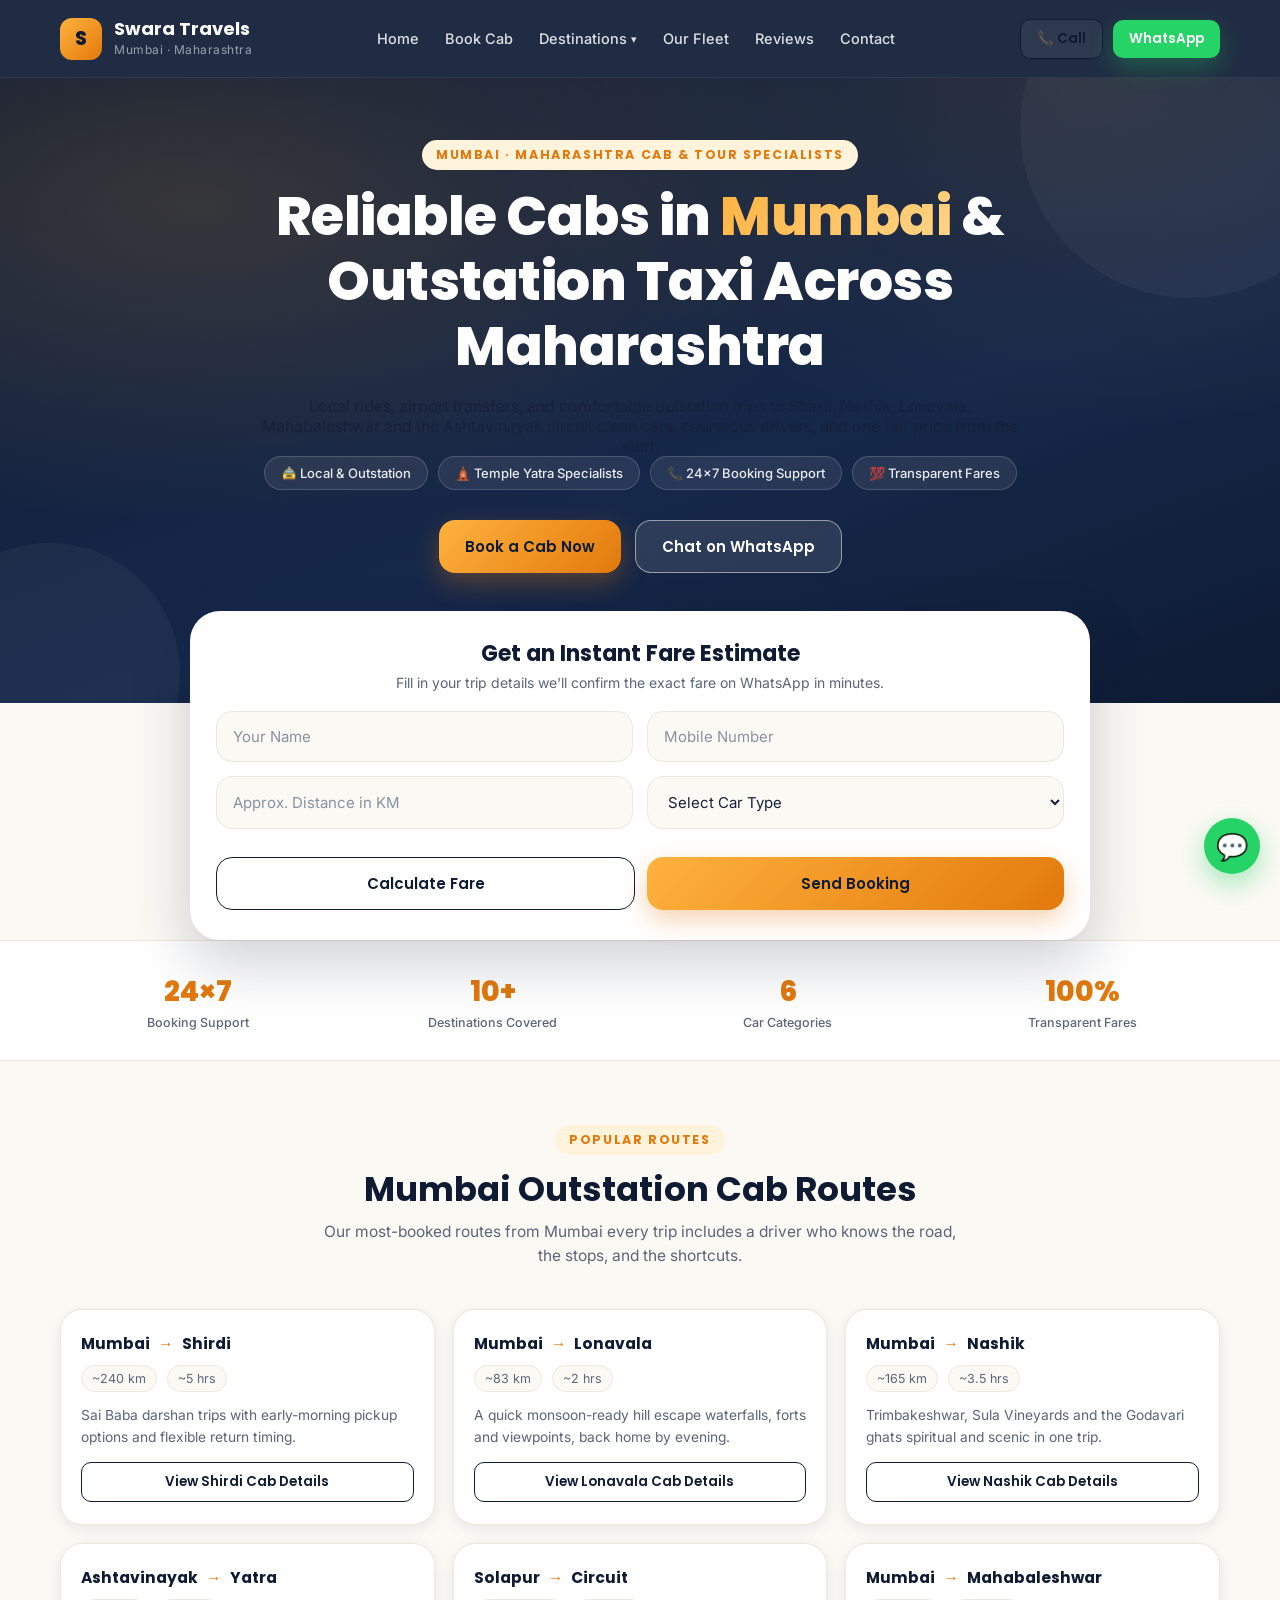
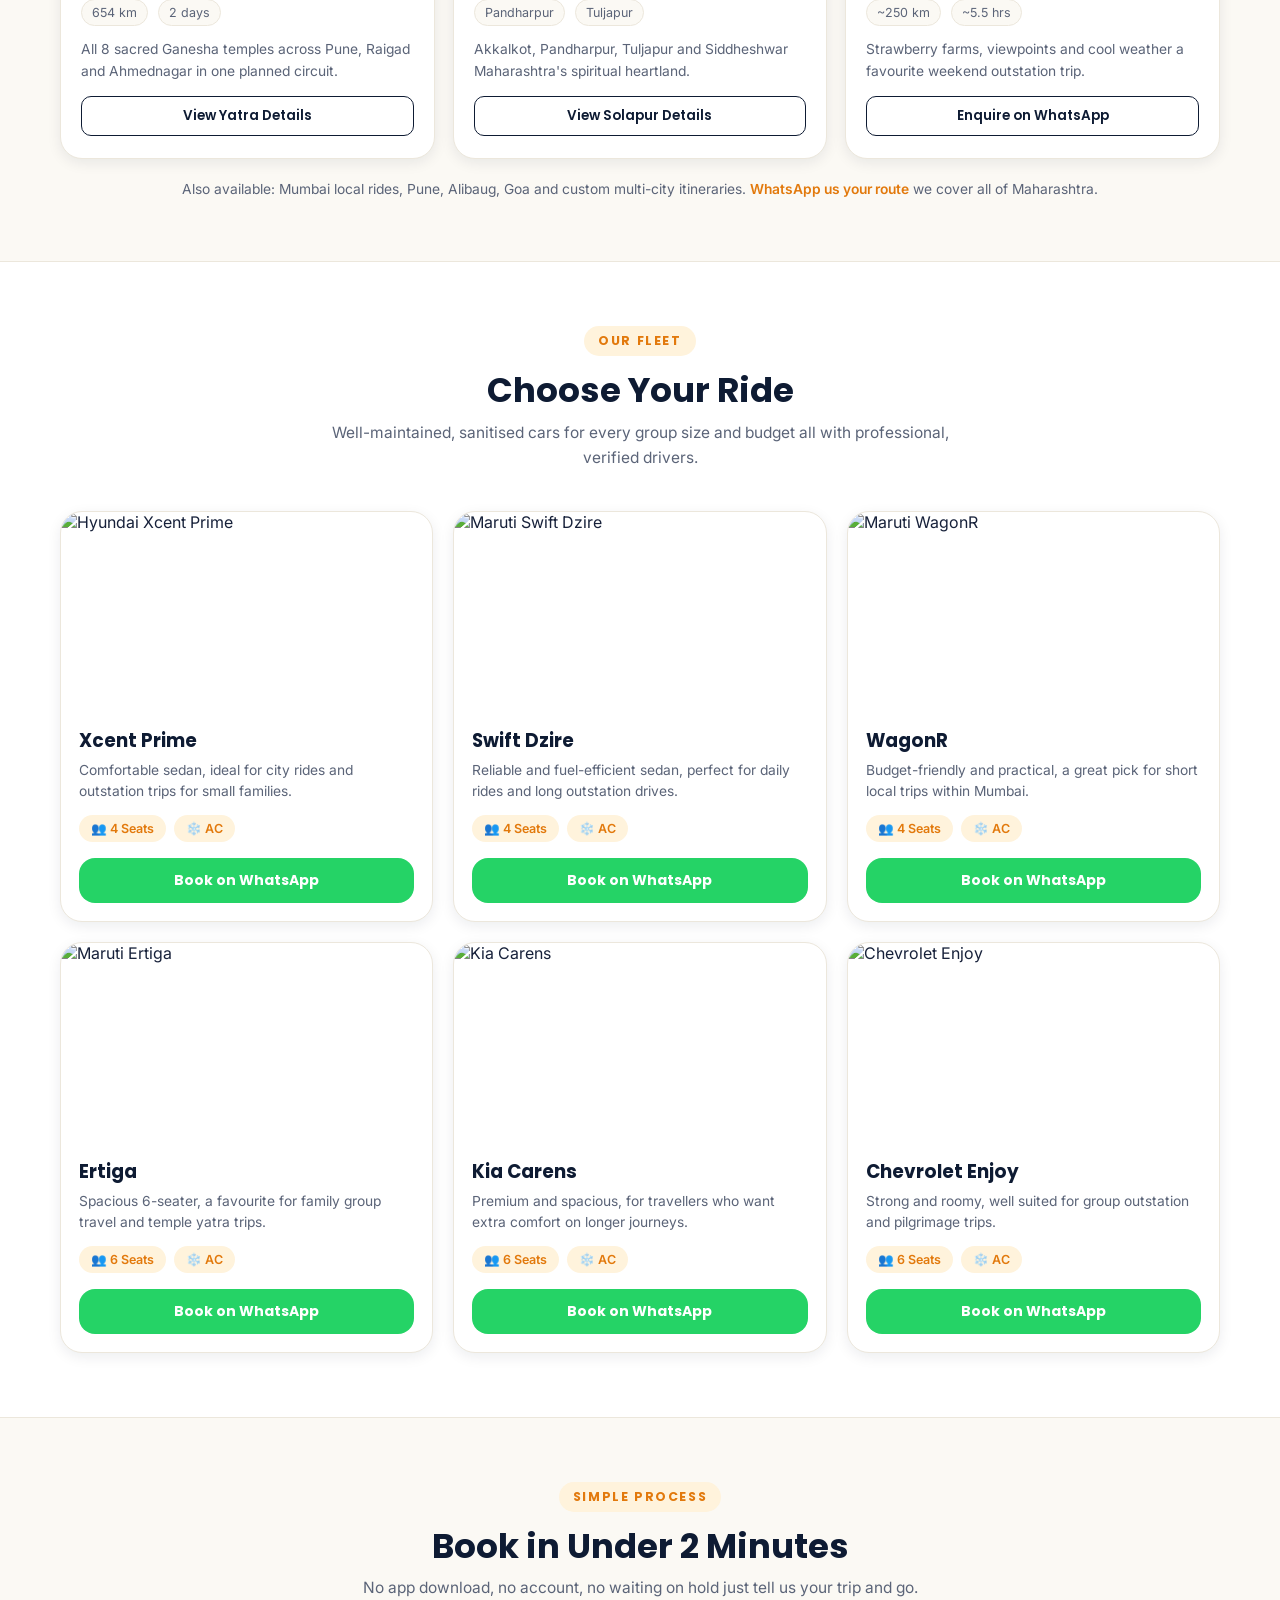
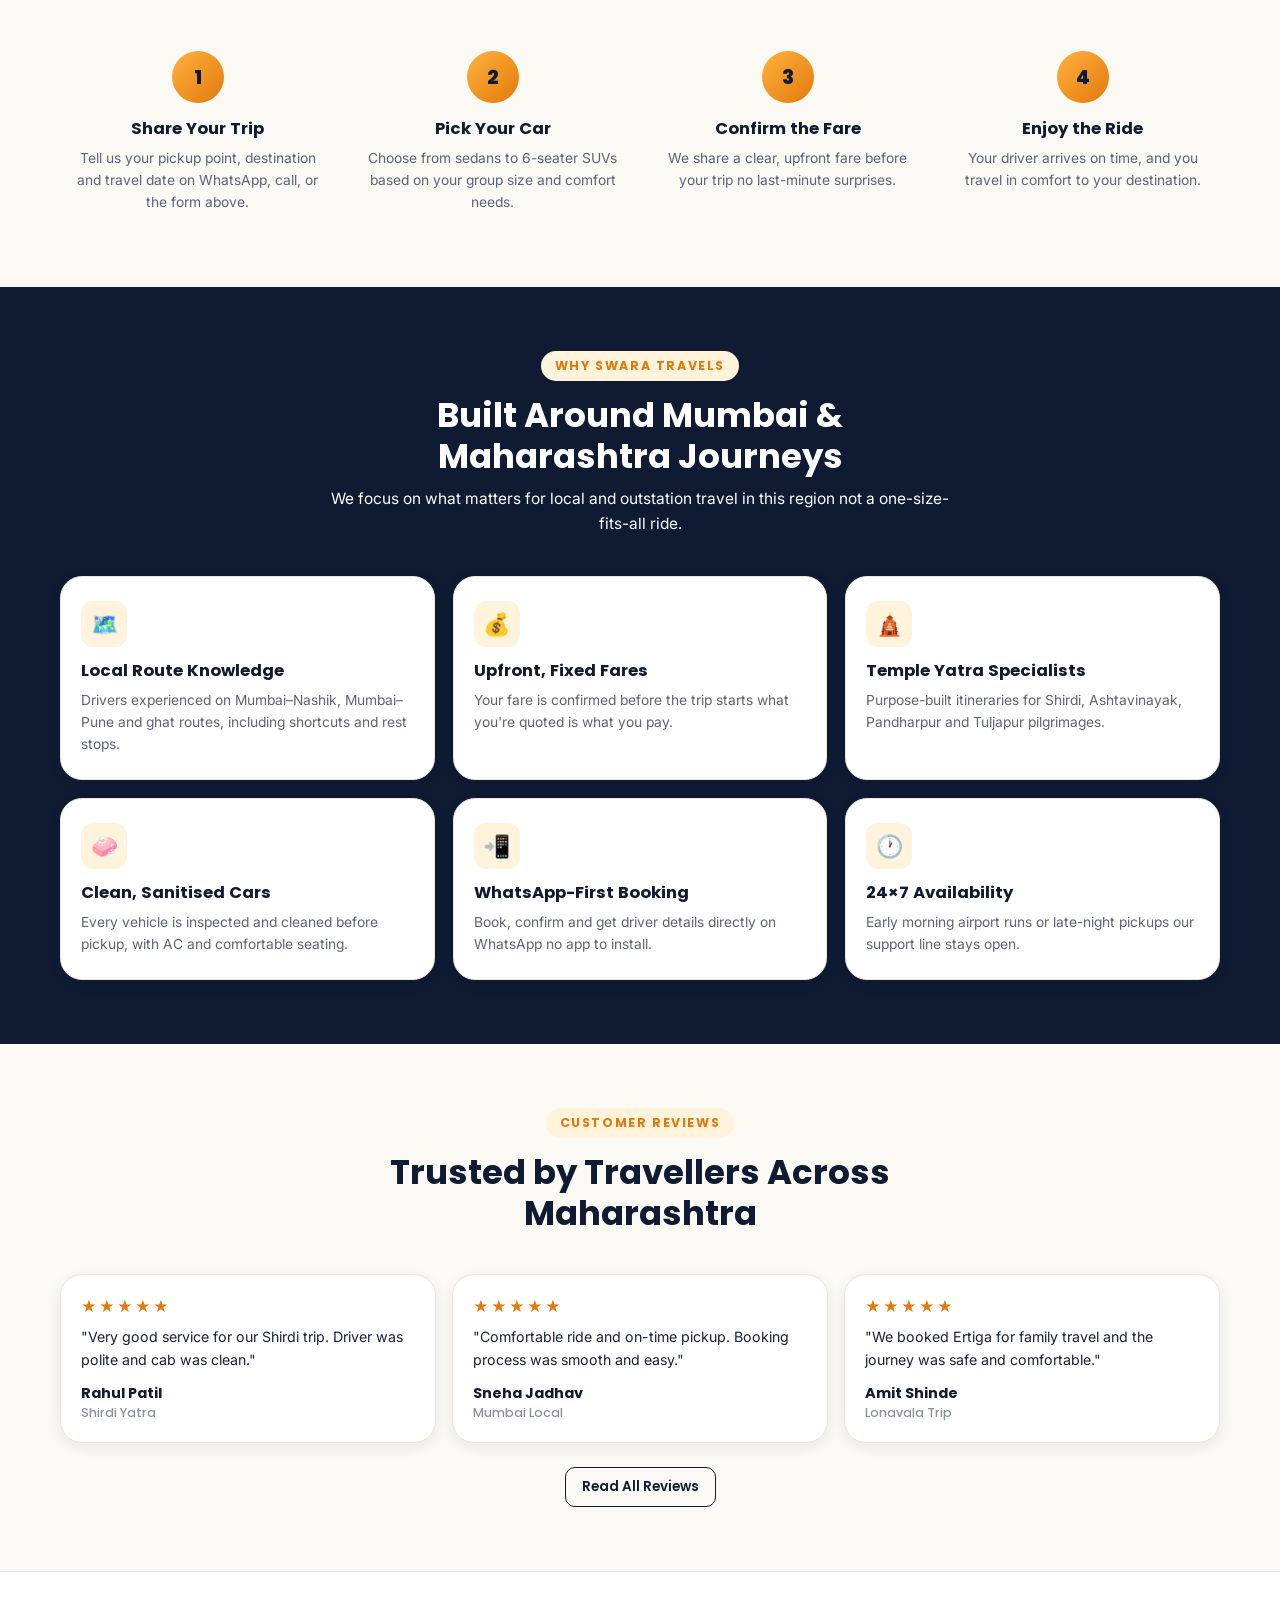
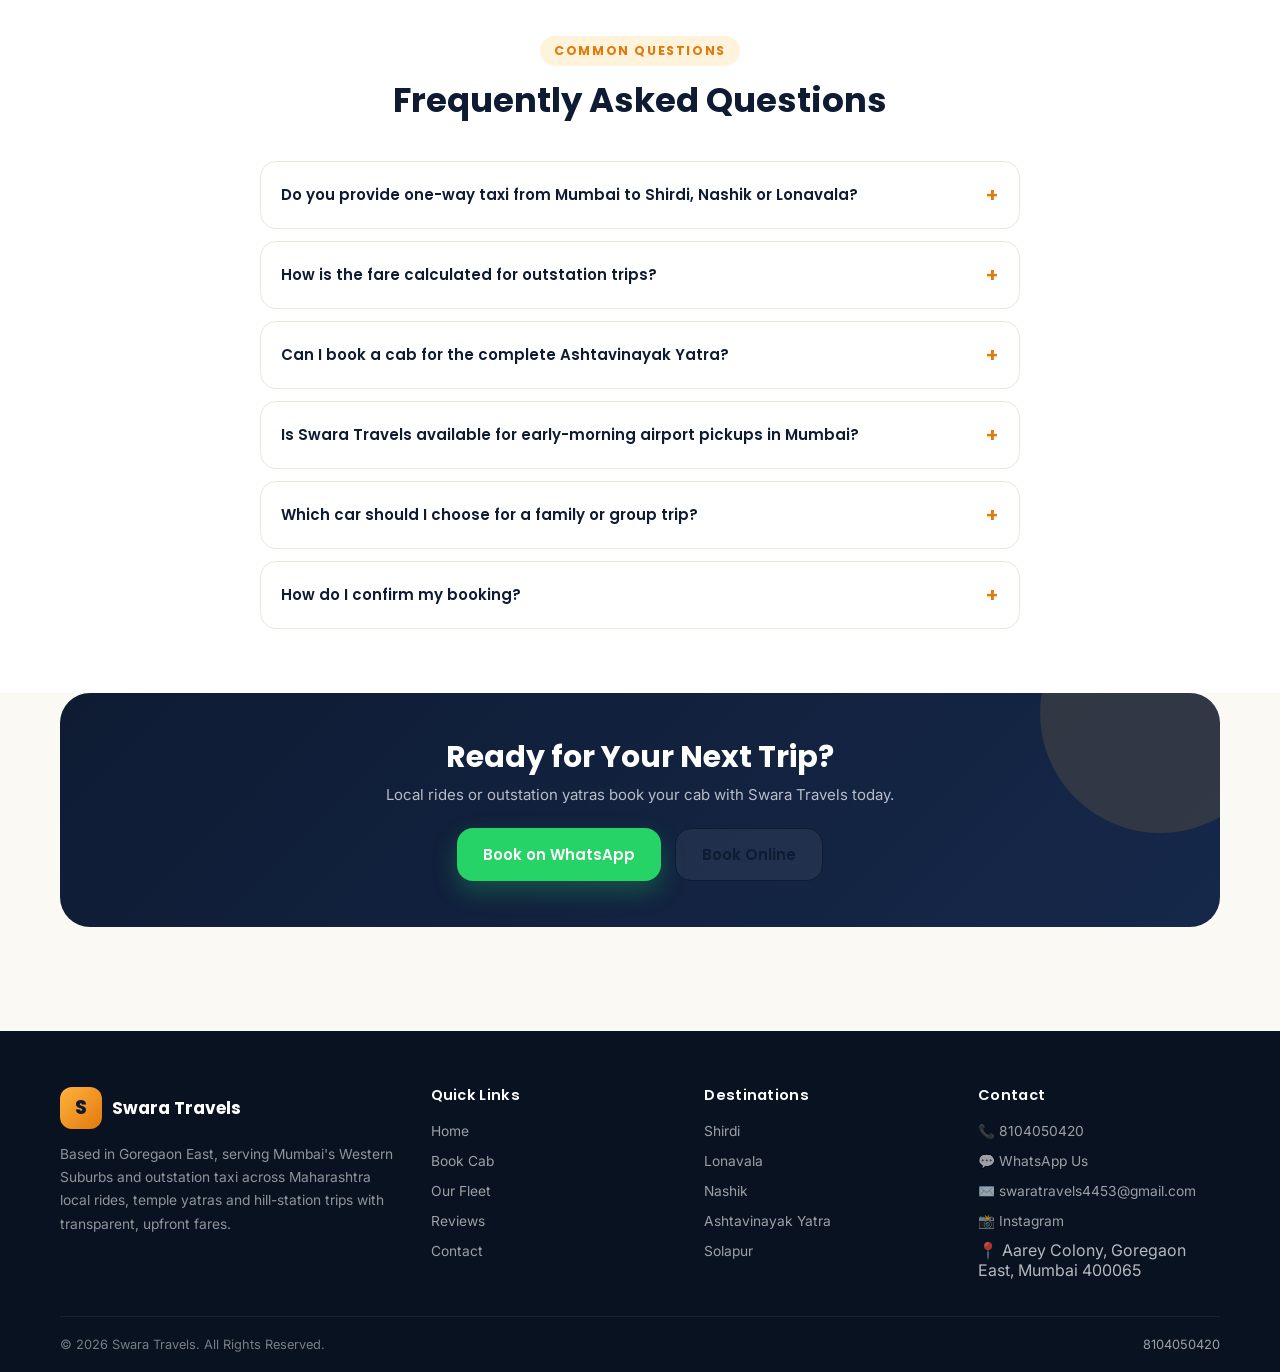
==== commit 9854c0d6: "Update index.html" ====
--- a/index.html
+++ b/index.html
@@ -4,7 +4,7 @@
 <meta charset="UTF-8" />
 <meta name="viewport" content="width=device-width, initial-scale=1.0" />
 <title>Swara Travels | Mumbai Cabs & Maharashtra Outstation Taxi Service</title>
-<meta name="description" content="Swara Travels — Mumbai local cabs & outstation taxi to Shirdi, Nashik, Lonavala, Mahabaleshwar and the Ashtavinayak circuit. Transparent fares, 24x7 WhatsApp booking." />
+<meta name="description" content="Swara Travels Mumbai local cabs & outstation taxi to Shirdi, Nashik, Lonavala, Mahabaleshwar and the Ashtavinayak circuit. Transparent fares, 24x7 WhatsApp booking." />
 <link rel="canonical" href="https://swaratravels.vercel.app/" />
 <meta name="theme-color" content="#0E1B33" />
 <link rel="icon" type="image/svg+xml" href="favicon.svg" />
@@ -82,7 +82,7 @@
   <div class="container hero-home-inner">
     <span class="eyebrow">Mumbai · Maharashtra Cab &amp; Tour Specialists</span>
     <h1>Reliable Cabs in <span>Mumbai</span> &amp; Outstation Taxi Across Maharashtra</h1>
-    <p>Local rides, airport transfers, and comfortable outstation trips to Shirdi, Nashik, Lonavala, Mahabaleshwar and the Ashtavinayak circuit — clean cars, courteous drivers, and one fair price from the start.</p>
+    <p>Local rides, airport transfers, and comfortable outstation trips to Shirdi, Nashik, Lonavala, Mahabaleshwar and the Ashtavinayak circuit clean cars, courteous drivers, and one fair price from the start.</p>
     <div class="hero-badges">
       <span class="hero-badge">🚖 Local &amp; Outstation</span>
       <span class="hero-badge">🛕 Temple Yatra Specialists</span>
@@ -101,7 +101,7 @@
   <div class="booking-card reveal" id="booking">
     <div class="booking-card-head">
       <h2>Get an Instant Fare Estimate</h2>
-      <p>Fill in your trip details — we'll confirm the exact fare on WhatsApp in minutes.</p>
+      <p>Fill in your trip details we'll confirm the exact fare on WhatsApp in minutes.</p>
     </div>
     <form id="bookingForm" class="booking-form">
       <div class="form-grid">
@@ -143,7 +143,7 @@
     <div class="section-head reveal">
       <span class="eyebrow">Popular Routes</span>
       <h2>Mumbai Outstation Cab Routes</h2>
-      <p>Our most-booked routes from Mumbai — every trip includes a driver who knows the road, the stops, and the shortcuts.</p>
+      <p>Our most-booked routes from Mumbai every trip includes a driver who knows the road, the stops, and the shortcuts.</p>
     </div>
 
     <div class="routes-grid">
@@ -157,14 +157,14 @@
       <div class="route-card reveal">
         <div class="route-path">Mumbai <span class="route-arrow">→</span> Lonavala</div>
         <div class="route-meta"><span>~83 km</span><span>~2 hrs</span></div>
-        <p class="route-desc">A quick monsoon-ready hill escape — waterfalls, forts and viewpoints, back home by evening.</p>
+        <p class="route-desc">A quick monsoon-ready hill escape waterfalls, forts and viewpoints, back home by evening.</p>
         <a href="lonavala.html" class="btn btn-outline btn-sm btn-block">View Lonavala Cab Details</a>
       </div>
 
       <div class="route-card reveal">
         <div class="route-path">Mumbai <span class="route-arrow">→</span> Nashik</div>
         <div class="route-meta"><span>~165 km</span><span>~3.5 hrs</span></div>
-        <p class="route-desc">Trimbakeshwar, Sula Vineyards and the Godavari ghats — spiritual and scenic in one trip.</p>
+        <p class="route-desc">Trimbakeshwar, Sula Vineyards and the Godavari ghats spiritual and scenic in one trip.</p>
         <a href="nashik.html" class="btn btn-outline btn-sm btn-block">View Nashik Cab Details</a>
       </div>
 
@@ -178,21 +178,21 @@
       <div class="route-card reveal">
         <div class="route-path">Solapur <span class="route-arrow">→</span> Circuit</div>
         <div class="route-meta"><span>Pandharpur</span><span>Tuljapur</span></div>
-        <p class="route-desc">Akkalkot, Pandharpur, Tuljapur and Siddheshwar — Maharashtra's spiritual heartland.</p>
+        <p class="route-desc">Akkalkot, Pandharpur, Tuljapur and Siddheshwar Maharashtra's spiritual heartland.</p>
         <a href="solapur.html" class="btn btn-outline btn-sm btn-block">View Solapur Details</a>
       </div>
 
       <div class="route-card reveal">
         <div class="route-path">Mumbai <span class="route-arrow">→</span> Mahabaleshwar</div>
         <div class="route-meta"><span>~250 km</span><span>~5.5 hrs</span></div>
-        <p class="route-desc">Strawberry farms, viewpoints and cool weather — a favourite weekend outstation trip.</p>
+        <p class="route-desc">Strawberry farms, viewpoints and cool weather a favourite weekend outstation trip.</p>
         <a href="https://wa.me/918104050420?text=Hello%20Swara%20Travels,%20I%20want%20to%20book%20a%20cab%20for%20Mumbai%20to%20Mahabaleshwar" class="btn btn-outline btn-sm btn-block">Enquire on WhatsApp</a>
       </div>
     </div>
 
     <p class="text-center reveal" style="color:var(--muted); font-size:13.8px; margin-top:22px;">
       Also available: Mumbai local rides, Pune, Alibaug, Goa and custom multi-city itineraries.
-      <a href="https://wa.me/918104050420" style="color:var(--marigold-deep); font-weight:600;">WhatsApp us your route</a> — we cover all of Maharashtra.
+      <a href="https://wa.me/918104050420" style="color:var(--marigold-deep); font-weight:600;">WhatsApp us your route</a> we cover all of Maharashtra.
     </p>
   </div>
 </section>
@@ -203,7 +203,7 @@
     <div class="section-head reveal">
       <span class="eyebrow">Our Fleet</span>
       <h2>Choose Your Ride</h2>
-      <p>Well-maintained, sanitised cars for every group size and budget — all with professional, verified drivers.</p>
+      <p>Well-maintained, sanitised cars for every group size and budget all with professional, verified drivers.</p>
     </div>
 
     <div class="fleet-grid">
@@ -276,7 +276,7 @@
     <div class="section-head reveal">
       <span class="eyebrow">Simple Process</span>
       <h2>Book in Under 2 Minutes</h2>
-      <p>No app download, no account, no waiting on hold — just tell us your trip and go.</p>
+      <p>No app download, no account, no waiting on hold just tell us your trip and go.</p>
     </div>
     <div class="steps-grid">
       <div class="step-card reveal">
@@ -292,7 +292,7 @@
       <div class="step-card reveal">
         <div class="step-num">3</div>
         <h3>Confirm the Fare</h3>
-        <p>We share a clear, upfront fare before your trip — no last-minute surprises.</p>
+        <p>We share a clear, upfront fare before your trip no last-minute surprises.</p>
       </div>
       <div class="step-card reveal">
         <div class="step-num">4</div>
@@ -309,7 +309,7 @@
     <div class="section-head reveal">
       <span class="eyebrow">Why Swara Travels</span>
       <h2>Built Around Mumbai &amp; Maharashtra Journeys</h2>
-      <p>We focus on what matters for local and outstation travel in this region — not a one-size-fits-all ride.</p>
+      <p>We focus on what matters for local and outstation travel in this region not a one-size-fits-all ride.</p>
     </div>
     <div class="features-grid">
       <div class="feature-card reveal">
@@ -320,7 +320,7 @@
       <div class="feature-card reveal">
         <div class="feature-icon">💰</div>
         <h3>Upfront, Fixed Fares</h3>
-        <p>Your fare is confirmed before the trip starts — what you're quoted is what you pay.</p>
+        <p>Your fare is confirmed before the trip starts what you're quoted is what you pay.</p>
       </div>
       <div class="feature-card reveal">
         <div class="feature-icon">🛕</div>
@@ -335,12 +335,12 @@
       <div class="feature-card reveal">
         <div class="feature-icon">📲</div>
         <h3>WhatsApp-First Booking</h3>
-        <p>Book, confirm and get driver details directly on WhatsApp — no app to install.</p>
+        <p>Book, confirm and get driver details directly on WhatsApp no app to install.</p>
       </div>
       <div class="feature-card reveal">
         <div class="feature-icon">🕐</div>
         <h3>24×7 Availability</h3>
-        <p>Early morning airport runs or late-night pickups — our support line stays open.</p>
+        <p>Early morning airport runs or late-night pickups our support line stays open.</p>
       </div>
     </div>
   </div>
@@ -404,7 +404,7 @@
     <div class="cta-banner reveal">
       <div class="cta-banner-inner">
         <h2>Ready for Your Next Trip?</h2>
-        <p>Local rides or outstation yatras — book your cab with Swara Travels today.</p>
+        <p>Local rides or outstation yatras book your cab with Swara Travels today.</p>
         <div class="cta-buttons">
           <a href="https://wa.me/918104050420" class="btn btn-whatsapp">Book on WhatsApp</a>
           <a href="book-cab.html" class="btn btn-outline">Book Online</a>
@@ -423,7 +423,7 @@
           <div class="brand-mark">S</div>
           <span class="brand-name">Swara Travels</span>
         </div>
-        <p class="footer-desc">Based in Goregaon East, serving Mumbai's Western Suburbs and outstation taxi across Maharashtra — local rides, temple yatras and hill-station trips with transparent, upfront fares.</p>
+        <p class="footer-desc">Based in Goregaon East, serving Mumbai's Western Suburbs and outstation taxi across Maharashtra local rides, temple yatras and hill-station trips with transparent, upfront fares.</p>
       </div>
       <div class="footer-col">
         <h4>Quick Links</h4>
--- a/style.css
+++ b/style.css
@@ -0,0 +1,892 @@
+/* ============================================================
+   SWARA TRAVELS — Design System
+   Mumbai & Maharashtra Cabs · Outstation · Pilgrimage Tours
+   ============================================================ */
+
+:root {
+  --night: #0E1B33;
+  --night-2: #16284A;
+  --night-3: #091220;
+  --marigold: #FFB23E;
+  --marigold-deep: #E2790C;
+  --marigold-pale: #FFF3DC;
+  --paper: #FBF9F4;
+  --white: #FFFFFF;
+  --ink: #17213A;
+  --muted: #5B6478;
+  --muted-2: #8891A3;
+  --line: #ECE7DC;
+  --line-2: #E3DFD3;
+  --whatsapp: #25D366;
+  --whatsapp-deep: #1EBE5D;
+
+  --radius-sm: 10px;
+  --radius-md: 16px;
+  --radius-lg: 22px;
+  --radius-xl: 30px;
+
+  --shadow-sm: 0 4px 14px rgba(14, 27, 51, 0.08);
+  --shadow-md: 0 10px 30px rgba(14, 27, 51, 0.12);
+  --shadow-lg: 0 24px 60px rgba(14, 27, 51, 0.20);
+
+  --font-display: "Poppins", "Segoe UI", sans-serif;
+  --font-body: "Inter", "Segoe UI", sans-serif;
+
+  --container: 1160px;
+  --header-h: 78px;
+  --header-h-mobile: 64px;
+}
+
+/* ================= RESET ================= */
+* { margin: 0; padding: 0; box-sizing: border-box; }
+
+html { scroll-behavior: smooth; }
+
+body {
+  font-family: var(--font-body);
+  background: var(--paper);
+  color: var(--ink);
+  padding-top: var(--header-h);
+  overflow-x: hidden;
+  -webkit-font-smoothing: antialiased;
+}
+
+img { max-width: 100%; display: block; }
+
+a { text-decoration: none; color: inherit; }
+
+ul { list-style: none; }
+
+h1, h2, h3, h4 {
+  font-family: var(--font-display);
+  color: var(--night);
+  line-height: 1.2;
+}
+
+button { font-family: inherit; cursor: pointer; }
+
+.container {
+  width: calc(100% - 32px);
+  max-width: var(--container);
+  margin: 0 auto;
+}
+
+.section { padding: 64px 0; }
+.section-tight { padding: 28px 0 8px; }
+
+.eyebrow {
+  display: inline-block;
+  font-family: var(--font-display);
+  font-size: 12.5px;
+  font-weight: 700;
+  letter-spacing: 1.6px;
+  text-transform: uppercase;
+  color: var(--marigold-deep);
+  background: var(--marigold-pale);
+  padding: 6px 14px;
+  border-radius: 999px;
+  margin-bottom: 14px;
+}
+
+.section-head { text-align: center; max-width: 640px; margin: 0 auto 40px; }
+.section-head h2 { font-size: clamp(24px, 4vw, 34px); font-weight: 700; margin-bottom: 10px; }
+.section-head p { color: var(--muted); font-size: 15.5px; line-height: 1.6; }
+
+/* ================= REVEAL ON SCROLL ================= */
+.reveal { opacity: 0; transform: translateY(24px); transition: opacity 0.7s ease, transform 0.7s ease; }
+.reveal.in-view { opacity: 1; transform: translateY(0); }
+
+/* ================= BUTTONS ================= */
+.btn {
+  display: inline-flex;
+  align-items: center;
+  justify-content: center;
+  gap: 8px;
+  font-family: var(--font-display);
+  font-weight: 600;
+  font-size: 15px;
+  padding: 14px 26px;
+  border-radius: var(--radius-md);
+  border: none;
+  cursor: pointer;
+  transition: transform 0.25s ease, box-shadow 0.25s ease, background 0.25s ease, opacity 0.25s ease;
+  white-space: nowrap;
+}
+
+.btn-gold {
+  background: linear-gradient(135deg, var(--marigold), var(--marigold-deep));
+  color: var(--night);
+  box-shadow: 0 10px 26px rgba(226, 121, 12, 0.32);
+}
+.btn-gold:hover { transform: translateY(-2px); box-shadow: 0 14px 32px rgba(226, 121, 12, 0.4); }
+
+.btn-outline {
+  background: rgba(255, 255, 255, 0.06);
+  color: var(--night);
+  border: 1.5px solid var(--night);
+}
+.btn-outline:hover { background: var(--night); color: var(--white); }
+
+.btn-whatsapp {
+  background: var(--whatsapp);
+  color: var(--white);
+  box-shadow: 0 10px 24px rgba(37, 211, 102, 0.28);
+}
+.btn-whatsapp:hover { background: var(--whatsapp-deep); transform: translateY(-2px); }
+
+.btn-sm { padding: 9px 16px; font-size: 13.5px; border-radius: var(--radius-sm); }
+.btn-block { width: 100%; }
+
+/* On dark hero, outline button needs light styling */
+.hero-home .btn-outline,
+.page-hero .btn-outline {
+  background: rgba(255, 255, 255, 0.1);
+  color: var(--white);
+  border: 1.5px solid rgba(255, 255, 255, 0.5);
+}
+.hero-home .btn-outline:hover,
+.page-hero .btn-outline:hover { background: rgba(255, 255, 255, 0.2); }
+
+/* ================= HEADER ================= */
+.site-header {
+  position: fixed;
+  top: 0; left: 0; width: 100%;
+  z-index: 1000;
+  background: rgba(14, 27, 51, 0.92);
+  backdrop-filter: blur(10px);
+  -webkit-backdrop-filter: blur(10px);
+  border-bottom: 1px solid rgba(255, 255, 255, 0.06);
+  height: var(--header-h);
+  display: flex;
+  align-items: center;
+}
+
+.header-inner {
+  width: calc(100% - 32px);
+  max-width: var(--container);
+  margin: 0 auto;
+  display: flex;
+  align-items: center;
+  justify-content: space-between;
+  gap: 18px;
+}
+
+.brand { display: flex; align-items: center; gap: 12px; }
+
+.brand-mark {
+  width: 42px; height: 42px;
+  border-radius: 12px;
+  background: linear-gradient(135deg, var(--marigold), var(--marigold-deep));
+  color: var(--night);
+  font-family: var(--font-display);
+  font-weight: 800;
+  font-size: 19px;
+  display: flex; align-items: center; justify-content: center;
+  flex-shrink: 0;
+}
+
+.brand-text .brand-name {
+  color: var(--white);
+  font-family: var(--font-display);
+  font-weight: 700;
+  font-size: 18px;
+  line-height: 1.1;
+}
+.brand-text span { color: rgba(255, 255, 255, 0.55); font-size: 12px; letter-spacing: 0.5px; }
+
+.main-nav { display: flex; align-items: center; gap: 26px; }
+.main-nav > a {
+  color: rgba(255, 255, 255, 0.85);
+  font-size: 14.5px;
+  font-weight: 500;
+  transition: color 0.25s ease;
+  white-space: nowrap;
+}
+.main-nav > a:hover { color: var(--marigold); }
+
+.nav-dropdown { position: relative; }
+.nav-dropdown > a { display: flex; align-items: center; gap: 4px; color: rgba(255, 255, 255, 0.85); font-size: 14.5px; font-weight: 500; }
+.nav-caret { font-size: 11px; transition: transform 0.25s ease; }
+
+.nav-dropdown-menu {
+  display: none;
+  position: absolute;
+  top: calc(100% + 14px);
+  left: 50%;
+  transform: translateX(-50%);
+  background: var(--white);
+  border-radius: var(--radius-md);
+  box-shadow: var(--shadow-lg);
+  padding: 10px;
+  min-width: 210px;
+  z-index: 1000;
+}
+.nav-dropdown-menu a {
+  display: block;
+  color: var(--ink);
+  font-size: 14px;
+  font-weight: 500;
+  padding: 10px 14px;
+  border-radius: var(--radius-sm);
+  transition: background 0.2s ease;
+}
+.nav-dropdown-menu a:hover { background: var(--marigold-pale); color: var(--marigold-deep); }
+
+@media (min-width: 769px) {
+  .nav-dropdown:hover .nav-dropdown-menu { display: block; }
+  .nav-dropdown:hover .nav-caret { transform: rotate(180deg); }
+}
+
+.header-cta { display: flex; align-items: center; gap: 10px; flex-shrink: 0; }
+.menu-toggle { display: none; font-size: 24px; color: var(--white); cursor: pointer; }
+
+/* ---- Mobile header ---- */
+@media (max-width: 768px) {
+  .site-header { height: var(--header-h-mobile); }
+  body { padding-top: var(--header-h-mobile); }
+
+  .menu-toggle { display: block; }
+  .header-cta .btn-outline { display: none; }
+
+  .main-nav {
+    display: none;
+    position: absolute;
+    top: var(--header-h-mobile);
+    left: 0; right: 0;
+    background: var(--night-2);
+    flex-direction: column;
+    align-items: stretch;
+    gap: 0;
+    padding: 6px 0 12px;
+    box-shadow: var(--shadow-lg);
+  }
+  .main-nav.active { display: flex; }
+  .main-nav > a,
+  .nav-dropdown > a {
+    padding: 13px 24px;
+    border-bottom: 1px solid rgba(255, 255, 255, 0.07);
+    color: rgba(255, 255, 255, 0.9) !important;
+  }
+  .nav-dropdown { display: flex; flex-direction: column; }
+  .nav-dropdown-menu {
+    position: static;
+    transform: none;
+    display: none;
+    background: rgba(255, 255, 255, 0.05);
+    border-radius: 0;
+    box-shadow: none;
+    padding: 0;
+  }
+  .nav-dropdown-menu.show { display: block; }
+  .nav-dropdown-menu a {
+    color: rgba(255, 255, 255, 0.8);
+    padding: 12px 24px 12px 40px;
+    border-bottom: 1px solid rgba(255, 255, 255, 0.05);
+  }
+  .nav-dropdown-menu a:hover { background: rgba(255, 255, 255, 0.06); color: var(--marigold); }
+}
+
+/* ================= HOME HERO ================= */
+.hero-home {
+  position: relative;
+  background:
+    radial-gradient(ellipse at 15% 20%, rgba(255, 178, 62, 0.16), transparent 45%),
+    radial-gradient(ellipse at 85% 0%, rgba(255, 178, 62, 0.10), transparent 40%),
+    linear-gradient(160deg, var(--night) 0%, var(--night-2) 60%, var(--night) 100%);
+  overflow: hidden;
+  padding: 62px 0 130px;
+}
+
+.hero-home::before,
+.hero-home::after {
+  content: "";
+  position: absolute;
+  border-radius: 50%;
+  background: rgba(255, 255, 255, 0.04);
+}
+.hero-home::before { width: 340px; height: 340px; top: -120px; right: -80px; }
+.hero-home::after { width: 260px; height: 260px; bottom: -100px; left: -80px; }
+
+.hero-home-inner { position: relative; z-index: 2; max-width: 760px; margin: 0 auto; text-align: center; }
+
+.hero-home h1 {
+  font-size: clamp(30px, 5.4vw, 54px);
+  font-weight: 800;
+  color: var(--white);
+  margin-bottom: 18px;
+  letter-spacing: -0.5px;
+}
+.hero-home h1 span {
+  background: linear-gradient(135deg, var(--marigold), #FFD68A);
+  -webkit-background-clip: text;
+  background-clip: text;
+  color: transparent;
+}
+
+.hero-home > .container > .hero-home-inner > p {
+  color: rgba(255, 255, 255, 0.75);
+  font-size: 17px;
+  line-height: 1.7;
+  max-width: 560px;
+  margin: 0 auto 26px;
+}
+
+.hero-badges {
+  display: flex;
+  justify-content: center;
+  gap: 10px;
+  flex-wrap: wrap;
+  margin-bottom: 30px;
+}
+.hero-badge {
+  background: rgba(255, 255, 255, 0.08);
+  border: 1px solid rgba(255, 255, 255, 0.16);
+  color: rgba(255, 255, 255, 0.9);
+  font-size: 13px;
+  font-weight: 500;
+  padding: 8px 16px;
+  border-radius: 999px;
+}
+
+.hero-buttons { display: flex; justify-content: center; gap: 14px; flex-wrap: wrap; }
+
+/* ================= BOOKING CARD (overlaps hero) ================= */
+.booking-card-wrap { margin-top: -92px; position: relative; z-index: 5; }
+
+.booking-card {
+  background: var(--white);
+  border-radius: var(--radius-xl);
+  box-shadow: var(--shadow-lg);
+  padding: 30px 26px;
+  max-width: 900px;
+  margin: 0 auto;
+}
+
+.booking-card-head { text-align: center; margin-bottom: 20px; }
+.booking-card-head h2 { font-size: 22px; margin-bottom: 6px; }
+.booking-card-head p { color: var(--muted); font-size: 14px; }
+
+.booking-form { display: flex; flex-direction: column; gap: 14px; }
+
+.form-grid {
+  display: grid;
+  grid-template-columns: 1fr;
+  gap: 14px;
+}
+
+.booking-form input,
+.booking-form select {
+  width: 100%;
+  padding: 15px 16px;
+  border: 1.5px solid var(--line);
+  border-radius: var(--radius-md);
+  font-size: 15px;
+  font-family: var(--font-body);
+  outline: none;
+  background: var(--paper);
+  color: var(--ink);
+  transition: border-color 0.2s ease;
+}
+.booking-form input:focus,
+.booking-form select:focus { border-color: var(--marigold-deep); }
+.booking-form input::placeholder { color: var(--muted-2); }
+
+.fare-text {
+  color: var(--night);
+  font-weight: 700;
+  font-size: 15px;
+  text-align: center;
+}
+
+.form-actions { display: flex; gap: 12px; flex-wrap: wrap; }
+.form-actions .btn { flex: 1; min-width: 160px; }
+
+@media (min-width: 640px) {
+  .form-grid { grid-template-columns: 1fr 1fr; }
+  .form-grid .full-span { grid-column: 1 / -1; }
+}
+
+/* ================= TRUST STRIP ================= */
+.trust-strip {
+  background: var(--white);
+  border-top: 1px solid var(--line);
+  border-bottom: 1px solid var(--line);
+  padding: 30px 0;
+}
+.trust-grid {
+  display: grid;
+  grid-template-columns: repeat(2, 1fr);
+  gap: 20px;
+  text-align: center;
+}
+.trust-item .trust-num {
+  font-family: var(--font-display);
+  font-size: 28px;
+  font-weight: 800;
+  color: var(--marigold-deep);
+}
+.trust-item .trust-label {
+  font-size: 12.5px;
+  color: var(--muted);
+  font-weight: 500;
+  margin-top: 2px;
+}
+@media (min-width: 640px) { .trust-grid { grid-template-columns: repeat(4, 1fr); } }
+
+/* ================= ROUTES ================= */
+.routes-grid {
+  display: grid;
+  grid-template-columns: 1fr;
+  gap: 18px;
+}
+@media (min-width: 640px) { .routes-grid { grid-template-columns: repeat(2, 1fr); } }
+@media (min-width: 960px) { .routes-grid { grid-template-columns: repeat(3, 1fr); } }
+
+.route-card {
+  background: var(--white);
+  border: 1px solid var(--line);
+  border-radius: var(--radius-lg);
+  padding: 22px 20px;
+  box-shadow: var(--shadow-sm);
+  transition: transform 0.25s ease, box-shadow 0.25s ease;
+}
+.route-card:hover { transform: translateY(-4px); box-shadow: var(--shadow-md); }
+
+.route-path {
+  display: flex;
+  align-items: center;
+  gap: 8px;
+  font-family: var(--font-display);
+  font-weight: 700;
+  font-size: 15.5px;
+  color: var(--night);
+  margin-bottom: 10px;
+}
+.route-path .route-arrow { color: var(--marigold-deep); }
+
+.route-meta {
+  display: flex;
+  gap: 10px;
+  flex-wrap: wrap;
+  margin-bottom: 12px;
+}
+.route-meta span {
+  font-size: 12.5px;
+  color: var(--muted);
+  background: var(--paper);
+  padding: 5px 10px;
+  border-radius: 999px;
+  border: 1px solid var(--line);
+}
+
+.route-card p.route-desc { color: var(--muted); font-size: 13.8px; line-height: 1.6; margin-bottom: 14px; }
+
+.route-price {
+  font-size: 13.5px;
+  color: var(--marigold-deep);
+  font-weight: 700;
+  margin-bottom: 12px;
+}
+
+.route-card .btn { width: 100%; }
+
+/* ================= FLEET / CARS ================= */
+.fleet-grid {
+  display: grid;
+  grid-template-columns: 1fr;
+  gap: 20px;
+}
+@media (min-width: 640px) { .fleet-grid { grid-template-columns: repeat(2, 1fr); } }
+@media (min-width: 960px) { .fleet-grid { grid-template-columns: repeat(3, 1fr); } }
+
+.car-card {
+  background: var(--white);
+  border: 1px solid var(--line);
+  border-radius: var(--radius-lg);
+  overflow: hidden;
+  box-shadow: var(--shadow-sm);
+  transition: transform 0.25s ease, box-shadow 0.25s ease;
+}
+.car-card:hover { transform: translateY(-4px); box-shadow: var(--shadow-md); }
+.car-card img { width: 100%; height: 200px; object-fit: cover; }
+.car-content { padding: 18px; }
+.car-content h3 { font-size: 18.5px; margin-bottom: 8px; }
+.car-content p { color: var(--muted); font-size: 13.8px; line-height: 1.55; margin-bottom: 12px; }
+
+.car-features { display: flex; flex-wrap: wrap; gap: 8px; margin-bottom: 16px; }
+.car-features span {
+  background: var(--marigold-pale);
+  color: var(--marigold-deep);
+  font-size: 12.5px;
+  font-weight: 600;
+  padding: 6px 12px;
+  border-radius: 999px;
+}
+
+.book-car-btn {
+  display: block;
+  text-align: center;
+  background: var(--whatsapp);
+  color: var(--white);
+  padding: 12px;
+  border-radius: var(--radius-md);
+  font-weight: 700;
+  font-family: var(--font-display);
+  font-size: 14px;
+}
+.book-car-btn:hover { background: var(--whatsapp-deep); }
+
+/* ================= STEPS (How it works) ================= */
+.steps-grid {
+  display: grid;
+  grid-template-columns: 1fr;
+  gap: 20px;
+}
+@media (min-width: 720px) { .steps-grid { grid-template-columns: repeat(4, 1fr); } }
+
+.step-card { text-align: center; padding: 10px; }
+.step-num {
+  width: 52px; height: 52px;
+  margin: 0 auto 16px;
+  border-radius: 50%;
+  background: linear-gradient(135deg, var(--marigold), var(--marigold-deep));
+  color: var(--night);
+  font-family: var(--font-display);
+  font-weight: 800;
+  font-size: 20px;
+  display: flex; align-items: center; justify-content: center;
+}
+.step-card h3 { font-size: 16.5px; margin-bottom: 8px; }
+.step-card p { color: var(--muted); font-size: 13.8px; line-height: 1.6; }
+
+/* ================= WHY CHOOSE US ================= */
+.features-grid {
+  display: grid;
+  grid-template-columns: 1fr;
+  gap: 18px;
+}
+@media (min-width: 640px) { .features-grid { grid-template-columns: repeat(2, 1fr); } }
+@media (min-width: 960px) { .features-grid { grid-template-columns: repeat(3, 1fr); } }
+
+.feature-card {
+  background: var(--white);
+  border: 1px solid var(--line);
+  border-radius: var(--radius-lg);
+  padding: 24px 20px;
+  box-shadow: var(--shadow-sm);
+}
+.feature-icon {
+  width: 46px; height: 46px;
+  border-radius: 12px;
+  background: var(--marigold-pale);
+  display: flex; align-items: center; justify-content: center;
+  font-size: 22px;
+  margin-bottom: 14px;
+}
+.feature-card h3 { font-size: 16.5px; margin-bottom: 8px; }
+.feature-card p { color: var(--muted); font-size: 13.8px; line-height: 1.6; }
+
+/* Dark variant of section for alternating rhythm */
+.section-dark { background: var(--night); }
+.section-dark .section-head h2,
+.section-dark .section-head p:first-of-type { color: var(--white); }
+.section-dark .section-head p { color: rgba(255,255,255,0.65); }
+
+/* ================= REVIEWS ================= */
+.reviews-wrap {
+  display: grid;
+  grid-template-columns: 1fr;
+  gap: 16px;
+}
+@media (min-width: 640px) { .reviews-wrap { grid-template-columns: repeat(2, 1fr); } }
+@media (min-width: 960px) { .reviews-wrap { grid-template-columns: repeat(3, 1fr); } }
+
+.review {
+  background: var(--white);
+  border: 1px solid var(--line);
+  border-radius: var(--radius-lg);
+  padding: 22px 20px;
+  box-shadow: var(--shadow-sm);
+}
+.review .stars { color: var(--marigold-deep); font-size: 15px; margin-bottom: 10px; letter-spacing: 2px; }
+.review p:not(.stars) { color: var(--ink); font-size: 14.2px; line-height: 1.6; margin-bottom: 14px; }
+.review h4 { font-size: 14.5px; color: var(--night); font-weight: 700; }
+.review h4 span { display: block; color: var(--muted-2); font-weight: 500; font-size: 12.5px; margin-top: 2px; }
+
+/* ================= FAQ ================= */
+.faq-list { max-width: 760px; margin: 0 auto; display: flex; flex-direction: column; gap: 12px; }
+.faq-item {
+  background: var(--white);
+  border: 1px solid var(--line);
+  border-radius: var(--radius-md);
+  overflow: hidden;
+}
+.faq-question {
+  display: flex;
+  align-items: center;
+  justify-content: space-between;
+  gap: 12px;
+  padding: 18px 20px;
+  cursor: pointer;
+  font-family: var(--font-display);
+  font-weight: 600;
+  font-size: 15px;
+  color: var(--night);
+}
+.faq-question .faq-icon { font-size: 20px; color: var(--marigold-deep); transition: transform 0.3s ease; flex-shrink: 0; }
+.faq-item.open .faq-icon { transform: rotate(45deg); }
+.faq-answer {
+  max-height: 0;
+  overflow: hidden;
+  transition: max-height 0.35s ease, padding 0.35s ease;
+  padding: 0 20px;
+  color: var(--muted);
+  font-size: 14px;
+  line-height: 1.65;
+}
+.faq-item.open .faq-answer { padding: 0 20px 20px; }
+
+/* ================= CTA BANNER ================= */
+.cta-banner {
+  background: linear-gradient(135deg, var(--night), var(--night-2));
+  border-radius: var(--radius-xl);
+  padding: 46px 30px;
+  text-align: center;
+  position: relative;
+  overflow: hidden;
+}
+.cta-banner::before {
+  content: "";
+  position: absolute;
+  width: 240px; height: 240px;
+  background: rgba(255, 178, 62, 0.12);
+  border-radius: 50%;
+  top: -100px; right: -60px;
+}
+.cta-banner-inner { position: relative; z-index: 2; }
+.cta-banner h2 { color: var(--white); font-size: clamp(22px, 3.4vw, 30px); margin-bottom: 10px; }
+.cta-banner p { color: rgba(255, 255, 255, 0.7); font-size: 15px; margin-bottom: 24px; }
+.cta-buttons { display: flex; justify-content: center; gap: 14px; flex-wrap: wrap; }
+
+/* ================= FOOTER ================= */
+.site-footer {
+  background: var(--night-3);
+  color: rgba(255, 255, 255, 0.7);
+  padding: 56px 0 20px;
+  margin-top: 40px;
+}
+.footer-grid {
+  display: grid;
+  grid-template-columns: 1fr;
+  gap: 32px;
+  margin-bottom: 36px;
+}
+@media (min-width: 720px) { .footer-grid { grid-template-columns: 1.4fr 1fr 1fr 1fr; } }
+
+.footer-brand { display: flex; align-items: center; gap: 10px; margin-bottom: 14px; }
+.footer-brand .brand-name { color: var(--white); font-family: var(--font-display); font-weight: 700; font-size: 17px; }
+.footer-col p.footer-desc { font-size: 13.8px; line-height: 1.7; color: rgba(255,255,255,0.55); }
+
+.footer-col h4 { color: var(--white); font-size: 14.5px; font-weight: 600; margin-bottom: 16px; letter-spacing: 0.3px; }
+.footer-col ul { display: flex; flex-direction: column; gap: 10px; }
+.footer-col ul a { font-size: 13.8px; color: rgba(255, 255, 255, 0.6); transition: color 0.2s ease; }
+.footer-col ul a:hover { color: var(--marigold); }
+
+.footer-bottom {
+  border-top: 1px solid rgba(255, 255, 255, 0.08);
+  padding-top: 20px;
+  display: flex;
+  flex-wrap: wrap;
+  gap: 10px;
+  justify-content: space-between;
+  font-size: 12.8px;
+  color: rgba(255, 255, 255, 0.45);
+}
+.footer-bottom a { color: rgba(255, 255, 255, 0.6); }
+
+/* ================= WHATSAPP FLOAT ================= */
+.wa-float {
+  position: fixed;
+  right: 20px;
+  bottom: 92px;
+  width: 56px; height: 56px;
+  background: var(--whatsapp);
+  color: var(--white);
+  border-radius: 50%;
+  display: flex; align-items: center; justify-content: center;
+  font-size: 26px;
+  box-shadow: 0 10px 26px rgba(37, 211, 102, 0.4);
+  z-index: 998;
+  animation: wa-pulse 2.4s infinite;
+}
+@media (min-width: 769px) { .wa-float { bottom: 26px; } }
+@keyframes wa-pulse {
+  0% { box-shadow: 0 0 0 0 rgba(37, 211, 102, 0.55); }
+  70% { box-shadow: 0 0 0 14px rgba(37, 211, 102, 0); }
+  100% { box-shadow: 0 0 0 0 rgba(37, 211, 102, 0); }
+}
+
+/* ================= BOTTOM MOBILE NAV ================= */
+.bottom-nav {
+  position: fixed;
+  bottom: 0; left: 0; width: 100%;
+  background: var(--white);
+  border-top: 1px solid var(--line);
+  box-shadow: 0 -6px 20px rgba(14, 27, 51, 0.08);
+  display: none;
+  justify-content: space-around;
+  padding: 8px 0;
+  z-index: 999;
+}
+.nav-item {
+  display: flex; flex-direction: column; align-items: center;
+  gap: 3px;
+  color: var(--muted-2);
+  font-size: 12px;
+  font-weight: 500;
+  padding: 6px 4px;
+}
+.nav-item span { font-size: 19px; }
+.nav-item.active, .nav-item:hover { color: var(--marigold-deep); }
+
+@media (max-width: 768px) {
+  .bottom-nav { display: flex; }
+  body { padding-bottom: 78px; }
+}
+
+/* ================= PAGE HERO (inner pages) ================= */
+.page-hero {
+  position: relative;
+  min-height: 40vh;
+  display: flex;
+  align-items: center;
+  padding: 60px 0 48px;
+  background: linear-gradient(150deg, var(--night) 0%, var(--night-2) 100%);
+  overflow: hidden;
+}
+.page-hero-inner { position: relative; z-index: 2; max-width: 640px; margin: 0 auto; text-align: center; }
+.page-hero h1 { color: var(--white); font-size: clamp(26px, 4.6vw, 42px); font-weight: 800; margin-bottom: 10px; }
+.page-hero h3 { color: rgba(255, 255, 255, 0.8); font-size: 17px; font-weight: 500; margin-bottom: 8px; }
+
+.trip-info-bar { display: flex; justify-content: center; gap: 10px; flex-wrap: wrap; margin: 16px 0 0; }
+.trip-badge {
+  background: rgba(255, 255, 255, 0.1);
+  border: 1px solid rgba(255, 255, 255, 0.22);
+  color: var(--white);
+  padding: 7px 15px;
+  border-radius: 999px;
+  font-size: 12.8px;
+  font-weight: 600;
+}
+
+/* ================= YATRA / TOUR OVERVIEW ================= */
+.yatra-info {
+  background: var(--marigold-pale);
+  border: 1px solid #FFE0A0;
+  border-radius: var(--radius-lg);
+  padding: 26px 22px;
+  text-align: center;
+}
+.yatra-info h3 { color: var(--marigold-deep); font-size: 18px; margin-bottom: 12px; }
+.yatra-info > p { color: var(--muted); font-size: 14.5px; line-height: 1.7; }
+.yatra-stats { display: flex; justify-content: center; gap: 28px; flex-wrap: wrap; margin-top: 16px; }
+.stat-item { text-align: center; }
+.stat-item .stat-num { font-size: 27px; font-weight: 800; color: var(--marigold-deep); font-family: var(--font-display); }
+.stat-item .stat-label { font-size: 12px; color: var(--muted); margin-top: 2px; }
+
+.category-title {
+  font-size: 20px;
+  color: var(--night);
+  font-weight: 700;
+  margin: 30px 0 16px;
+  padding-bottom: 8px;
+  border-bottom: 2px solid var(--line);
+}
+
+/* ================= PLACE / TEMPLE CARDS ================= */
+.place-card {
+  background: var(--white);
+  border: 1px solid var(--line);
+  border-radius: var(--radius-lg);
+  overflow: hidden;
+  box-shadow: var(--shadow-sm);
+  margin-bottom: 20px;
+}
+.place-card img { width: 100%; height: 210px; object-fit: cover; }
+.place-card-body { padding: 20px; }
+.place-card-body h3 { font-size: 18.5px; margin-bottom: 4px; }
+
+.temple-number {
+  display: inline-block;
+  background: linear-gradient(135deg, var(--marigold), var(--marigold-deep));
+  color: var(--night);
+  font-size: 12.5px;
+  font-weight: 700;
+  padding: 5px 13px;
+  border-radius: 999px;
+  margin-bottom: 10px;
+}
+
+.location-tag { font-size: 13px; color: var(--muted-2); margin-bottom: 10px; }
+.location-tag span { color: var(--marigold-deep); font-weight: 600; }
+
+.place-card-body p { color: var(--muted); font-size: 14px; line-height: 1.65; margin-bottom: 10px; }
+
+.highlight-box {
+  background: var(--marigold-pale);
+  border-left: 4px solid var(--marigold-deep);
+  border-radius: 10px;
+  padding: 12px 15px;
+  margin-bottom: 16px;
+  font-size: 13.2px;
+  color: #7A4500;
+  line-height: 1.65;
+}
+
+.place-book-btn {
+  display: block;
+  text-align: center;
+  background: var(--whatsapp);
+  color: var(--white);
+  padding: 12px;
+  border-radius: var(--radius-md);
+  font-weight: 700;
+  font-family: var(--font-display);
+  font-size: 14px;
+}
+.place-book-btn:hover { background: var(--whatsapp-deep); }
+
+/* ================= CONTACT PAGE ================= */
+.contact-grid {
+  display: grid;
+  grid-template-columns: 1fr;
+  gap: 18px;
+}
+@media (min-width: 640px) { .contact-grid { grid-template-columns: repeat(2, 1fr); } }
+
+.contact-card {
+  background: var(--white);
+  border: 1px solid var(--line);
+  border-radius: var(--radius-lg);
+  padding: 26px 20px;
+  text-align: center;
+  box-shadow: var(--shadow-sm);
+}
+.contact-icon { font-size: 30px; margin-bottom: 12px; }
+.contact-card h3 { font-size: 17px; margin-bottom: 8px; }
+.contact-card p { color: var(--muted); font-size: 13.8px; margin-bottom: 16px; line-height: 1.6; }
+
+.info-badge {
+  display: inline-block;
+  background: var(--marigold-pale);
+  color: var(--marigold-deep);
+  padding: 9px 16px;
+  border-radius: 999px;
+  font-weight: 600;
+  font-size: 13.5px;
+}
+
+/* ================= UTILITY ================= */
+.text-center { text-align: center; }
+.mt-0 { margin-top: 0 !important; }
+.pt-0 { padding-top: 0 !important; }
